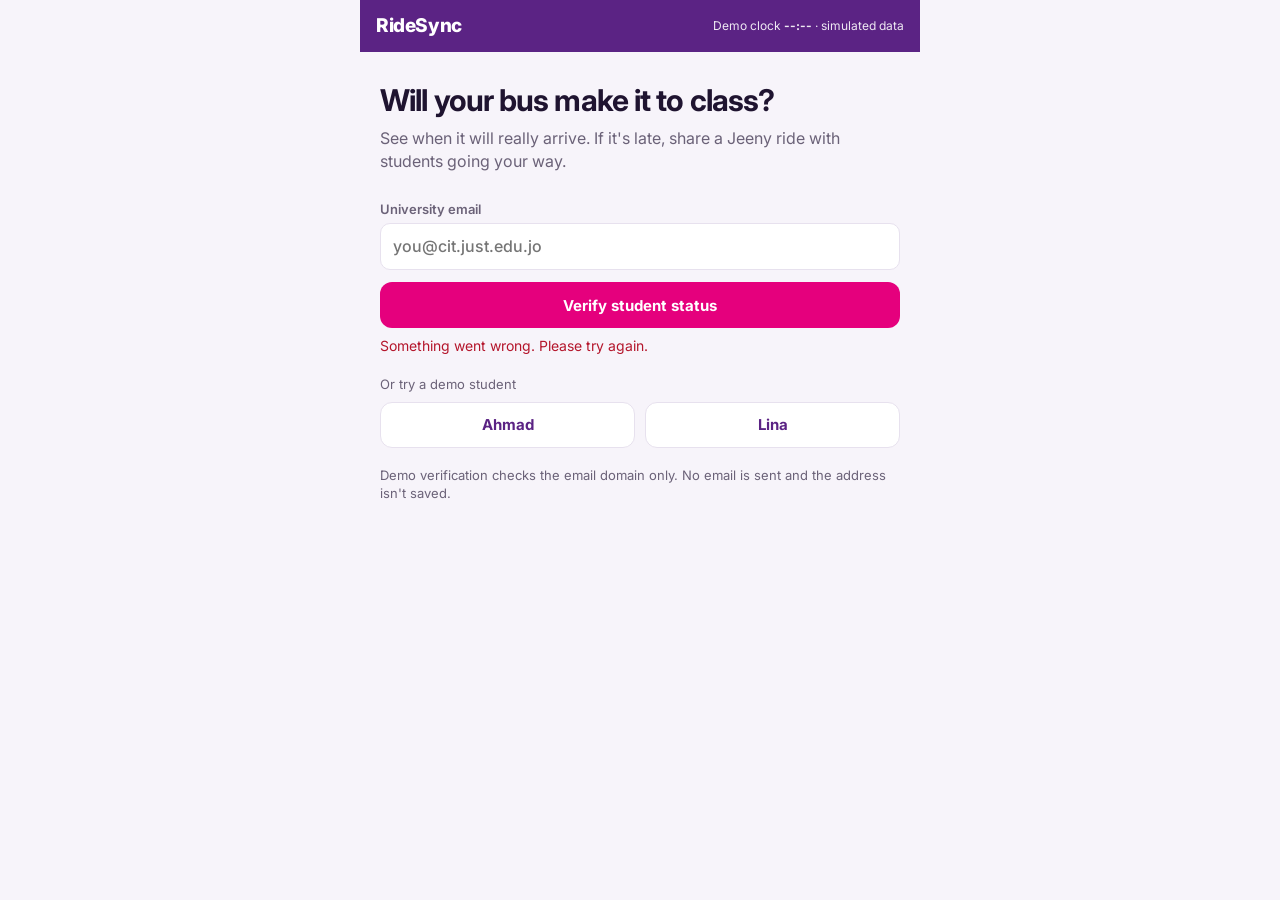
==== static/index.html @ 5c98fe60 "RideSync: bus predictions, shared-ride matching and mobile demo FastAPI app with a seeded synthetic " ====
<!doctype html>
<html lang="en">
<head>
<meta charset="utf-8">
<meta name="viewport" content="width=device-width, initial-scale=1, viewport-fit=cover">
<meta name="theme-color" content="#5B2384">
<title>RideSync</title>
<link rel="icon" href="data:image/svg+xml,%3Csvg xmlns='http://www.w3.org/2000/svg' viewBox='0 0 32 32'%3E%3Crect width='32' height='32' rx='8' fill='%235B2384'/%3E%3Ccircle cx='16' cy='16' r='7' fill='%23E5007D'/%3E%3C/svg%3E">
<link rel="stylesheet" href="https://fonts.googleapis.com/css2?family=Inter:wght@400;500;600;700;800&display=swap">
<link rel="stylesheet" href="vendor/leaflet.css">
<link rel="stylesheet" href="style.css">
</head>
<body>
<header>
  <strong class="logo">RideSync</strong>
  <span class="demo">Demo clock <b id="clock">--:--</b> · simulated data
    <button id="restart" type="button" aria-label="Restart the demo clock" title="Restart the demo clock" hidden>↺</button></span>
</header>

<main id="login" hidden>
  <h1>Will your bus make it to class?</h1>
  <p class="lead">See when it will really arrive. If it's late, share a Jeeny ride with students going your way.</p>
  <form id="verify-form">
    <label for="email">University email</label>
    <input id="email" type="email" autocomplete="email" placeholder="you@cit.just.edu.jo" required>
    <button class="primary">Verify student status</button>
    <p class="error" id="login-error" role="alert"></p>
  </form>
  <p class="hint">Or try a demo student</p>
  <div class="row">
    <button class="ghost" data-demo="ahmad@cit.just.edu.jo">Ahmad</button>
    <button class="ghost" data-demo="lina@cit.just.edu.jo">Lina</button>
  </div>
  <p class="hint">Demo verification checks the email domain only. No email is sent and the address isn't saved.</p>
</main>

<main id="home" hidden>
  <div id="map" aria-label="Live bus map"></div>
  <div id="sheet">
    <section class="trip">
      <div class="hello"><h2 id="hello"></h2><button class="link" id="logout">Switch</button></div>
      <div class="fields">
        <label>Lecture <input id="lecture" type="time" required></label>
        <label>From <select id="hood"></select></label>
        <label>To <select id="campus"></select></label>
      </div>
    </section>
    <section id="status" aria-live="polite"></section>
    <section id="ride" aria-live="polite"></section>
    <section id="prices"></section>
    <section><h3>Buses now</h3><ul id="buses"></ul></section>
    <section class="fine" id="model"></section>
  </div>
</main>
<script src="vendor/leaflet.js"></script>
<script src="app.js"></script>
</body>
</html>
---- static/vendor/leaflet.css ----
/* required styles */

.leaflet-pane,
.leaflet-tile,
.leaflet-marker-icon,
.leaflet-marker-shadow,
.leaflet-tile-container,
.leaflet-pane > svg,
.leaflet-pane > canvas,
.leaflet-zoom-box,
.leaflet-image-layer,
.leaflet-layer {
	position: absolute;
	left: 0;
	top: 0;
	}
.leaflet-container {
	overflow: hidden;
	}
.leaflet-tile,
.leaflet-marker-icon,
.leaflet-marker-shadow {
	-webkit-user-select: none;
	   -moz-user-select: none;
	        user-select: none;
	  -webkit-user-drag: none;
	}
/* Prevents IE11 from highlighting tiles in blue */
.leaflet-tile::selection {
	background: transparent;
}
/* Safari renders non-retina tile on retina better with this, but Chrome is worse */
.leaflet-safari .leaflet-tile {
	image-rendering: -webkit-optimize-contrast;
	}
/* hack that prevents hw layers "stretching" when loading new tiles */
.leaflet-safari .leaflet-tile-container {
	width: 1600px;
	height: 1600px;
	-webkit-transform-origin: 0 0;
	}
.leaflet-marker-icon,
.leaflet-marker-shadow {
	display: block;
	}
/* .leaflet-container svg: reset svg max-width decleration shipped in Joomla! (joomla.org) 3.x */
/* .leaflet-container img: map is broken in FF if you have max-width: 100% on tiles */
.leaflet-container .leaflet-overlay-pane svg {
	max-width: none !important;
	max-height: none !important;
	}
.leaflet-container .leaflet-marker-pane img,
.leaflet-container .leaflet-shadow-pane img,
.leaflet-container .leaflet-tile-pane img,
.leaflet-container img.leaflet-image-layer,
.leaflet-container .leaflet-tile {
	max-width: none !important;
	max-height: none !important;
	width: auto;
	padding: 0;
	}

.leaflet-container img.leaflet-tile {
	/* See: https://bugs.chromium.org/p/chromium/issues/detail?id=600120 */
	mix-blend-mode: plus-lighter;
}

.leaflet-container.leaflet-touch-zoom {
	-ms-touch-action: pan-x pan-y;
	touch-action: pan-x pan-y;
	}
.leaflet-container.leaflet-touch-drag {
	-ms-touch-action: pinch-zoom;
	/* Fallback for FF which doesn't support pinch-zoom */
	touch-action: none;
	touch-action: pinch-zoom;
}
.leaflet-container.leaflet-touch-drag.leaflet-touch-zoom {
	-ms-touch-action: none;
	touch-action: none;
}
.leaflet-container {
	-webkit-tap-highlight-color: transparent;
}
.leaflet-container a {
	-webkit-tap-highlight-color: rgba(51, 181, 229, 0.4);
}
.leaflet-tile {
	filter: inherit;
	visibility: hidden;
	}
.leaflet-tile-loaded {
	visibility: inherit;
	}
.leaflet-zoom-box {
	width: 0;
	height: 0;
	-moz-box-sizing: border-box;
	     box-sizing: border-box;
	z-index: 800;
	}
/* workaround for https://bugzilla.mozilla.org/show_bug.cgi?id=888319 */
.leaflet-overlay-pane svg {
	-moz-user-select: none;
	}

.leaflet-pane         { z-index: 400; }

.leaflet-tile-pane    { z-index: 200; }
.leaflet-overlay-pane { z-index: 400; }
.leaflet-shadow-pane  { z-index: 500; }
.leaflet-marker-pane  { z-index: 600; }
.leaflet-tooltip-pane   { z-index: 650; }
.leaflet-popup-pane   { z-index: 700; }

.leaflet-map-pane canvas { z-index: 100; }
.leaflet-map-pane svg    { z-index: 200; }

.leaflet-vml-shape {
	width: 1px;
	height: 1px;
	}
.lvml {
	behavior: url(#default#VML);
	display: inline-block;
	position: absolute;
	}


/* control positioning */

.leaflet-control {
	position: relative;
	z-index: 800;
	pointer-events: visiblePainted; /* IE 9-10 doesn't have auto */
	pointer-events: auto;
	}
.leaflet-top,
.leaflet-bottom {
	position: absolute;
	z-index: 1000;
	pointer-events: none;
	}
.leaflet-top {
	top: 0;
	}
.leaflet-right {
	right: 0;
	}
.leaflet-bottom {
	bottom: 0;
	}
.leaflet-left {
	left: 0;
	}
.leaflet-control {
	float: left;
	clear: both;
	}
.leaflet-right .leaflet-control {
	float: right;
	}
.leaflet-top .leaflet-control {
	margin-top: 10px;
	}
.leaflet-bottom .leaflet-control {
	margin-bottom: 10px;
	}
.leaflet-left .leaflet-control {
	margin-left: 10px;
	}
.leaflet-right .leaflet-control {
	margin-right: 10px;
	}


/* zoom and fade animations */

.leaflet-fade-anim .leaflet-popup {
	opacity: 0;
	-webkit-transition: opacity 0.2s linear;
	   -moz-transition: opacity 0.2s linear;
	        transition: opacity 0.2s linear;
	}
.leaflet-fade-anim .leaflet-map-pane .leaflet-popup {
	opacity: 1;
	}
.leaflet-zoom-animated {
	-webkit-transform-origin: 0 0;
	    -ms-transform-origin: 0 0;
	        transform-origin: 0 0;
	}
svg.leaflet-zoom-animated {
	will-change: transform;
}

.leaflet-zoom-anim .leaflet-zoom-animated {
	-webkit-transition: -webkit-transform 0.25s cubic-bezier(0,0,0.25,1);
	   -moz-transition:    -moz-transform 0.25s cubic-bezier(0,0,0.25,1);
	        transition:         transform 0.25s cubic-bezier(0,0,0.25,1);
	}
.leaflet-zoom-anim .leaflet-tile,
.leaflet-pan-anim .leaflet-tile {
	-webkit-transition: none;
	   -moz-transition: none;
	        transition: none;
	}

.leaflet-zoom-anim .leaflet-zoom-hide {
	visibility: hidden;
	}


/* cursors */

.leaflet-interactive {
	cursor: pointer;
	}
.leaflet-grab {
	cursor: -webkit-grab;
	cursor:    -moz-grab;
	cursor:         grab;
	}
.leaflet-crosshair,
.leaflet-crosshair .leaflet-interactive {
	cursor: crosshair;
	}
.leaflet-popup-pane,
.leaflet-control {
	cursor: auto;
	}
.leaflet-dragging .leaflet-grab,
.leaflet-dragging .leaflet-grab .leaflet-interactive,
.leaflet-dragging .leaflet-marker-draggable {
	cursor: move;
	cursor: -webkit-grabbing;
	cursor:    -moz-grabbing;
	cursor:         grabbing;
	}

/* marker & overlays interactivity */
.leaflet-marker-icon,
.leaflet-marker-shadow,
.leaflet-image-layer,
.leaflet-pane > svg path,
.leaflet-tile-container {
	pointer-events: none;
	}

.leaflet-marker-icon.leaflet-interactive,
.leaflet-image-layer.leaflet-interactive,
.leaflet-pane > svg path.leaflet-interactive,
svg.leaflet-image-layer.leaflet-interactive path {
	pointer-events: visiblePainted; /* IE 9-10 doesn't have auto */
	pointer-events: auto;
	}

/* visual tweaks */

.leaflet-container {
	background: #ddd;
	outline-offset: 1px;
	}
.leaflet-container a {
	color: #0078A8;
	}
.leaflet-zoom-box {
	border: 2px dotted #38f;
	background: rgba(255,255,255,0.5);
	}


/* general typography */
.leaflet-container {
	font-family: "Helvetica Neue", Arial, Helvetica, sans-serif;
	font-size: 12px;
	font-size: 0.75rem;
	line-height: 1.5;
	}


/* general toolbar styles */

.leaflet-bar {
	box-shadow: 0 1px 5px rgba(0,0,0,0.65);
	border-radius: 4px;
	}
.leaflet-bar a {
	background-color: #fff;
	border-bottom: 1px solid #ccc;
	width: 26px;
	height: 26px;
	line-height: 26px;
	display: block;
	text-align: center;
	text-decoration: none;
	color: black;
	}
.leaflet-bar a,
.leaflet-control-layers-toggle {
	background-position: 50% 50%;
	background-repeat: no-repeat;
	display: block;
	}
.leaflet-bar a:hover,
.leaflet-bar a:focus {
	background-color: #f4f4f4;
	}
.leaflet-bar a:first-child {
	border-top-left-radius: 4px;
	border-top-right-radius: 4px;
	}
.leaflet-bar a:last-child {
	border-bottom-left-radius: 4px;
	border-bottom-right-radius: 4px;
	border-bottom: none;
	}
.leaflet-bar a.leaflet-disabled {
	cursor: default;
	background-color: #f4f4f4;
	color: #bbb;
	}

.leaflet-touch .leaflet-bar a {
	width: 30px;
	height: 30px;
	line-height: 30px;
	}
.leaflet-touch .leaflet-bar a:first-child {
	border-top-left-radius: 2px;
	border-top-right-radius: 2px;
	}
.leaflet-touch .leaflet-bar a:last-child {
	border-bottom-left-radius: 2px;
	border-bottom-right-radius: 2px;
	}

/* zoom control */

.leaflet-control-zoom-in,
.leaflet-control-zoom-out {
	font: bold 18px 'Lucida Console', Monaco, monospace;
	text-indent: 1px;
	}

.leaflet-touch .leaflet-control-zoom-in, .leaflet-touch .leaflet-control-zoom-out  {
	font-size: 22px;
	}


/* layers control */

.leaflet-control-layers {
	box-shadow: 0 1px 5px rgba(0,0,0,0.4);
	background: #fff;
	border-radius: 5px;
	}
.leaflet-control-layers-toggle {
	background-image: url(images/layers.png);
	width: 36px;
	height: 36px;
	}
.leaflet-retina .leaflet-control-layers-toggle {
	background-image: url(images/layers-2x.png);
	background-size: 26px 26px;
	}
.leaflet-touch .leaflet-control-layers-toggle {
	width: 44px;
	height: 44px;
	}
.leaflet-control-layers .leaflet-control-layers-list,
.leaflet-control-layers-expanded .leaflet-control-layers-toggle {
	display: none;
	}
.leaflet-control-layers-expanded .leaflet-control-layers-list {
	display: block;
	position: relative;
	}
.leaflet-control-layers-expanded {
	padding: 6px 10px 6px 6px;
	color: #333;
	background: #fff;
	}
.leaflet-control-layers-scrollbar {
	overflow-y: scroll;
	overflow-x: hidden;
	padding-right: 5px;
	}
.leaflet-control-layers-selector {
	margin-top: 2px;
	position: relative;
	top: 1px;
	}
.leaflet-control-layers label {
	display: block;
	font-size: 13px;
	font-size: 1.08333em;
	}
.leaflet-control-layers-separator {
	height: 0;
	border-top: 1px solid #ddd;
	margin: 5px -10px 5px -6px;
	}

/* Default icon URLs */
.leaflet-default-icon-path { /* used only in path-guessing heuristic, see L.Icon.Default */
	background-image: url(images/marker-icon.png);
	}


/* attribution and scale controls */

.leaflet-container .leaflet-control-attribution {
	background: #fff;
	background: rgba(255, 255, 255, 0.8);
	margin: 0;
	}
.leaflet-control-attribution,
.leaflet-control-scale-line {
	padding: 0 5px;
	color: #333;
	line-height: 1.4;
	}
.leaflet-control-attribution a {
	text-decoration: none;
	}
.leaflet-control-attribution a:hover,
.leaflet-control-attribution a:focus {
	text-decoration: underline;
	}
.leaflet-attribution-flag {
	display: inline !important;
	vertical-align: baseline !important;
	width: 1em;
	height: 0.6669em;
	}
.leaflet-left .leaflet-control-scale {
	margin-left: 5px;
	}
.leaflet-bottom .leaflet-control-scale {
	margin-bottom: 5px;
	}
.leaflet-control-scale-line {
	border: 2px solid #777;
	border-top: none;
	line-height: 1.1;
	padding: 2px 5px 1px;
	white-space: nowrap;
	-moz-box-sizing: border-box;
	     box-sizing: border-box;
	background: rgba(255, 255, 255, 0.8);
	text-shadow: 1px 1px #fff;
	}
.leaflet-control-scale-line:not(:first-child) {
	border-top: 2px solid #777;
	border-bottom: none;
	margin-top: -2px;
	}
.leaflet-control-scale-line:not(:first-child):not(:last-child) {
	border-bottom: 2px solid #777;
	}

.leaflet-touch .leaflet-control-attribution,
.leaflet-touch .leaflet-control-layers,
.leaflet-touch .leaflet-bar {
	box-shadow: none;
	}
.leaflet-touch .leaflet-control-layers,
.leaflet-touch .leaflet-bar {
	border: 2px solid rgba(0,0,0,0.2);
	background-clip: padding-box;
	}


/* popup */

.leaflet-popup {
	position: absolute;
	text-align: center;
	margin-bottom: 20px;
	}
.leaflet-popup-content-wrapper {
	padding: 1px;
	text-align: left;
	border-radius: 12px;
	}
.leaflet-popup-content {
	margin: 13px 24px 13px 20px;
	line-height: 1.3;
	font-size: 13px;
	font-size: 1.08333em;
	min-height: 1px;
	}
.leaflet-popup-content p {
	margin: 17px 0;
	margin: 1.3em 0;
	}
.leaflet-popup-tip-container {
	width: 40px;
	height: 20px;
	position: absolute;
	left: 50%;
	margin-top: -1px;
	margin-left: -20px;
	overflow: hidden;
	pointer-events: none;
	}
.leaflet-popup-tip {
	width: 17px;
	height: 17px;
	padding: 1px;

	margin: -10px auto 0;
	pointer-events: auto;

	-webkit-transform: rotate(45deg);
	   -moz-transform: rotate(45deg);
	    -ms-transform: rotate(45deg);
	        transform: rotate(45deg);
	}
.leaflet-popup-content-wrapper,
.leaflet-popup-tip {
	background: white;
	color: #333;
	box-shadow: 0 3px 14px rgba(0,0,0,0.4);
	}
.leaflet-container a.leaflet-popup-close-button {
	position: absolute;
	top: 0;
	right: 0;
	border: none;
	text-align: center;
	width: 24px;
	height: 24px;
	font: 16px/24px Tahoma, Verdana, sans-serif;
	color: #757575;
	text-decoration: none;
	background: transparent;
	}
.leaflet-container a.leaflet-popup-close-button:hover,
.leaflet-container a.leaflet-popup-close-button:focus {
	color: #585858;
	}
.leaflet-popup-scrolled {
	overflow: auto;
	}

.leaflet-oldie .leaflet-popup-content-wrapper {
	-ms-zoom: 1;
	}
.leaflet-oldie .leaflet-popup-tip {
	width: 24px;
	margin: 0 auto;

	-ms-filter: "progid:DXImageTransform.Microsoft.Matrix(M11=0.70710678, M12=0.70710678, M21=-0.70710678, M22=0.70710678)";
	filter: progid:DXImageTransform.Microsoft.Matrix(M11=0.70710678, M12=0.70710678, M21=-0.70710678, M22=0.70710678);
	}

.leaflet-oldie .leaflet-control-zoom,
.leaflet-oldie .leaflet-control-layers,
.leaflet-oldie .leaflet-popup-content-wrapper,
.leaflet-oldie .leaflet-popup-tip {
	border: 1px solid #999;
	}


/* div icon */

.leaflet-div-icon {
	background: #fff;
	border: 1px solid #666;
	}


/* Tooltip */
/* Base styles for the element that has a tooltip */
.leaflet-tooltip {
	position: absolute;
	padding: 6px;
	background-color: #fff;
	border: 1px solid #fff;
	border-radius: 3px;
	color: #222;
	white-space: nowrap;
	-webkit-user-select: none;
	-moz-user-select: none;
	-ms-user-select: none;
	user-select: none;
	pointer-events: none;
	box-shadow: 0 1px 3px rgba(0,0,0,0.4);
	}
.leaflet-tooltip.leaflet-interactive {
	cursor: pointer;
	pointer-events: auto;
	}
.leaflet-tooltip-top:before,
.leaflet-tooltip-bottom:before,
.leaflet-tooltip-left:before,
.leaflet-tooltip-right:before {
	position: absolute;
	pointer-events: none;
	border: 6px solid transparent;
	background: transparent;
	content: "";
	}

/* Directions */

.leaflet-tooltip-bottom {
	margin-top: 6px;
}
.leaflet-tooltip-top {
	margin-top: -6px;
}
.leaflet-tooltip-bottom:before,
.leaflet-tooltip-top:before {
	left: 50%;
	margin-left: -6px;
	}
.leaflet-tooltip-top:before {
	bottom: 0;
	margin-bottom: -12px;
	border-top-color: #fff;
	}
.leaflet-tooltip-bottom:before {
	top: 0;
	margin-top: -12px;
	margin-left: -6px;
	border-bottom-color: #fff;
	}
.leaflet-tooltip-left {
	margin-left: -6px;
}
.leaflet-tooltip-right {
	margin-left: 6px;
}
.leaflet-tooltip-left:before,
.leaflet-tooltip-right:before {
	top: 50%;
	margin-top: -6px;
	}
.leaflet-tooltip-left:before {
	right: 0;
	margin-right: -12px;
	border-left-color: #fff;
	}
.leaflet-tooltip-right:before {
	left: 0;
	margin-left: -12px;
	border-right-color: #fff;
	}

/* Printing */

@media print {
	/* Prevent printers from removing background-images of controls. */
	.leaflet-control {
		-webkit-print-color-adjust: exact;
		print-color-adjust: exact;
		}
	}
---- static/style.css ----
:root{--pink:#E5007D;--purple:#5B2384;--ink:#1f1430;--muted:#6b6278;--line:#e7e1ee;--bg:#f7f4fa;--card:#fff;
--ok:#137a4b;--warn:#a35a00;--bad:#b4152b}
*{box-sizing:border-box}
[hidden]{display:none!important}
html,body{margin:0;height:100%}
body{font:15px/1.45 Inter,system-ui,sans-serif;color:var(--ink);background:var(--bg);display:flex;flex-direction:column;
max-width:560px;margin:0 auto;min-height:100dvh}
header{background:var(--purple);color:#fff;padding:12px 16px;display:flex;justify-content:space-between;align-items:center;gap:12px}
.logo{font-size:19px;font-weight:800;letter-spacing:-.02em}
.demo{font-size:12px;opacity:.9;text-align:right}
#restart{background:#ffffff24;color:#fff;min-height:32px;width:32px;padding:0;border-radius:8px;font-size:16px;margin-left:6px}
main{flex:1}
h1{font-size:30px;line-height:1.12;letter-spacing:-.03em;margin:24px 0 10px;text-wrap:balance}
h2{font-size:20px;margin:0;letter-spacing:-.02em}
h3{font-size:15px;margin:0 0 10px}
#login{padding:8px 20px 32px}
.lead{color:var(--muted);margin:0 0 24px;font-size:16px}
label{font-size:13px;font-weight:600;color:var(--muted)}
input,select{width:100%;font:inherit;font-size:16px;font-weight:500;color:var(--ink);padding:11px 12px;margin-top:4px;min-width:0;
border:1px solid var(--line);border-radius:10px;background:#fff}
button{font:inherit;cursor:pointer;border:0;border-radius:12px;min-height:46px;padding:10px 16px;font-weight:700}
button:disabled{opacity:.55;cursor:default}
:focus-visible{outline:3px solid var(--pink);outline-offset:2px}
.primary{background:var(--pink);color:#fff;width:100%;margin-top:12px}
.ghost{background:#fff;color:var(--purple);border:1px solid var(--line);flex:1}
.link{background:none;color:var(--purple);padding:4px 0;min-height:32px;font-size:14px}
.row{display:flex;gap:10px}
.hint{color:var(--muted);font-size:13px;margin:18px 0 8px}
.error{color:var(--bad);font-size:14px;margin:8px 0 0}
.error:empty{display:none}
#home{display:flex;flex-direction:column}
#map{height:36dvh;min-height:220px;position:sticky;top:0;z-index:1} /* buses stay in view while scrolling */
#ride{scroll-margin-top:calc(max(36dvh,220px) + 12px)}
#sheet{padding:14px 14px 32px;display:grid;gap:12px;grid-template-columns:minmax(0,1fr)}
section{background:var(--card);border:1px solid var(--line);border-radius:14px;padding:16px}
section:empty{display:none}
.hello{display:flex;justify-content:space-between;align-items:center;margin-bottom:10px}
.fields{display:grid;grid-template-columns:repeat(2,minmax(0,1fr));gap:8px}
.fields label:first-child{grid-column:1/-1}
.fields input,.fields select{padding:10px 8px;font-size:16px}
#status.late,#status.full{border-color:var(--bad)}
.verdict{font-size:22px;font-weight:800;letter-spacing:-.02em;margin:0 0 4px}
.late .verdict,.full .verdict{color:var(--bad)}
.ontime .verdict{color:var(--ok)}
.facts{display:grid;grid-template-columns:repeat(3,1fr);gap:8px;margin:14px 0 2px;padding:0}
.facts div{display:flex;flex-direction:column-reverse;justify-content:flex-end}
.facts dt{font-size:12px;color:var(--muted)}
.facts dd{margin:0;font-weight:800;font-size:21px;font-variant-numeric:tabular-nums;letter-spacing:-.02em}
p{margin:0 0 6px}
.muted{color:var(--muted);font-size:14px}
.riders{display:flex;flex-wrap:wrap;gap:6px;margin:12px 0;padding:0;list-style:none}
.riders li{background:#f1eaf7;color:var(--purple);border-radius:99px;padding:5px 12px;font-weight:600;font-size:14px}
.toggle{display:flex;align-items:center;justify-content:space-between;gap:12px;padding:10px 0;color:var(--ink);font-size:15px}
.toggle input{width:22px;height:22px;margin:0;accent-color:var(--pink)}
.confirmed{border-color:var(--ok)}
.confirmed h3{color:var(--ok);font-size:18px}
.save{display:grid;grid-template-columns:1fr 1fr;gap:8px;margin-top:12px}
.save div{background:#eaf6f0;color:var(--ok);border-radius:10px;padding:10px;font-size:13px}
.save b{display:block;font-size:20px}
.bars{display:grid;gap:10px}
.bar{display:grid;grid-template-columns:84px minmax(0,1fr) 64px;gap:10px;align-items:center;font-size:14px}
.track{background:var(--bg);border-radius:6px;height:12px}
.fill{background:#b9a6cb;border-radius:6px;height:100%}
.bar.us{font-weight:700}.bar.us .fill{background:var(--pink)}
.bar span:last-child{font-variant-numeric:tabular-nums;text-align:right}
#buses{list-style:none;margin:0;padding:0}
#buses li{display:flex;justify-content:space-between;gap:12px;padding:10px 0;border-top:1px solid var(--line)}
#buses li:first-child{border:0;padding-top:0}
#buses b{display:block}
.right{text-align:right;white-space:nowrap}
.lvl{font-size:13px;font-weight:600}
.lvl.free{color:var(--ok)}.lvl.almost{color:var(--warn)}.lvl.packed{color:var(--bad)}
.fine{font-size:13px;color:var(--muted)}
.pin{display:grid;place-items:center;border-radius:50%;color:#fff;font:800 11px Inter,sans-serif;border:2px solid #fff;
box-shadow:0 1px 4px #0006;width:30px;height:30px}
.pin.free{background:var(--ok)}.pin.almost{background:var(--warn)}.pin.packed{background:var(--bad)}
.pin.me{background:var(--purple)}.pin.meet{background:var(--pink)}
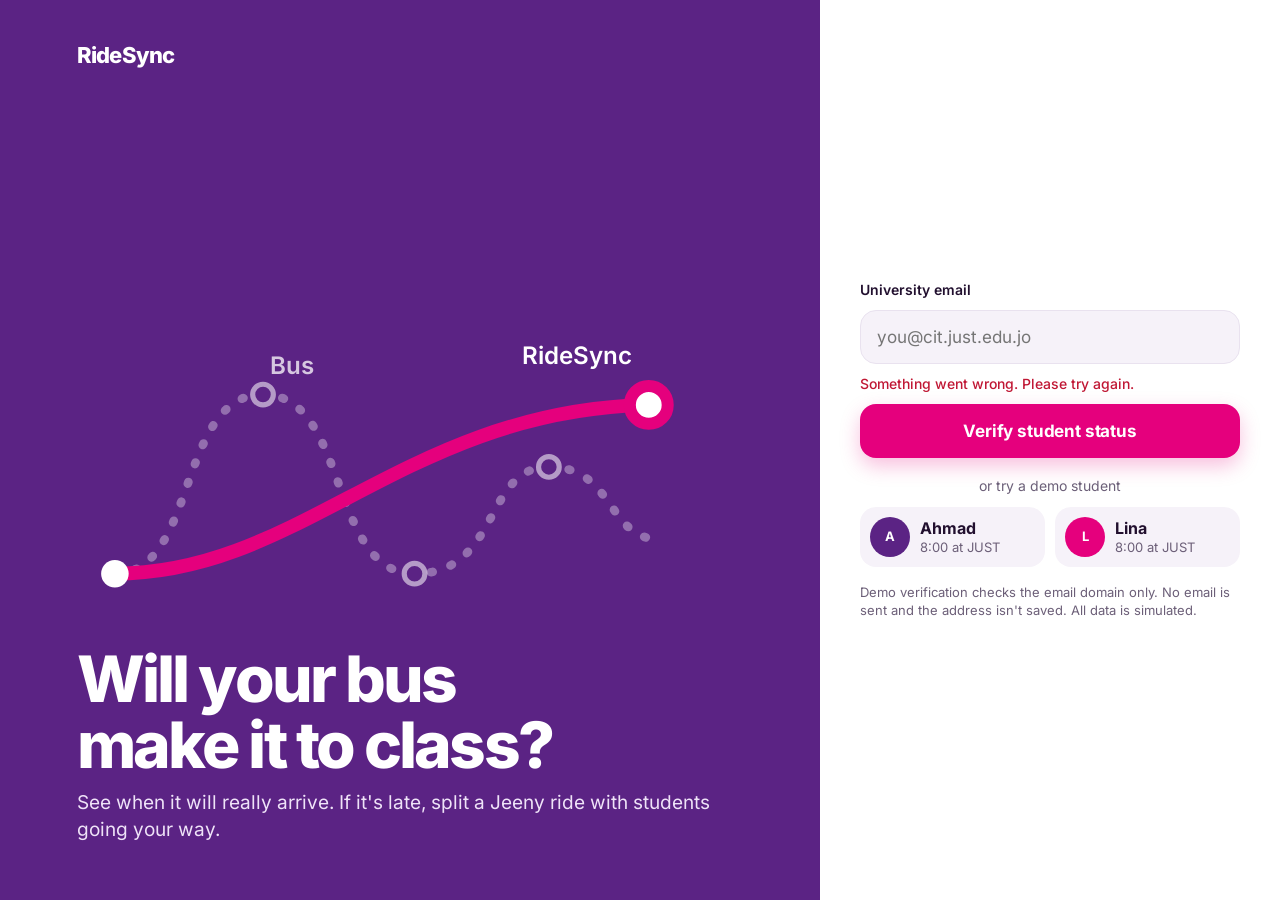
==== commit 5ca78bea: "Redesign mobile UI: deadline timeline, ticket-style rides, map markers Co-Authored-By: Claude Opus 5" ====
--- a/static/index.html
+++ b/static/index.html
@@ -5,51 +5,79 @@
 <meta name="viewport" content="width=device-width, initial-scale=1, viewport-fit=cover">
 <meta name="theme-color" content="#5B2384">
 <title>RideSync</title>
-<link rel="icon" href="data:image/svg+xml,%3Csvg xmlns='http://www.w3.org/2000/svg' viewBox='0 0 32 32'%3E%3Crect width='32' height='32' rx='8' fill='%235B2384'/%3E%3Ccircle cx='16' cy='16' r='7' fill='%23E5007D'/%3E%3C/svg%3E">
-<link rel="stylesheet" href="https://fonts.googleapis.com/css2?family=Inter:wght@400;500;600;700;800&display=swap">
+<link rel="icon" href="data:image/svg+xml,%3Csvg xmlns='http://www.w3.org/2000/svg' viewBox='0 0 32 32'%3E%3Crect width='32' height='32' rx='9' fill='%235B2384'/%3E%3Cpath d='M8 22c8 0 8-12 16-12' fill='none' stroke='%23fff' stroke-opacity='.5' stroke-width='3' stroke-linecap='round'/%3E%3Ccircle cx='24' cy='10' r='4' fill='%23E5007D'/%3E%3Ccircle cx='8' cy='22' r='3' fill='%23fff'/%3E%3C/svg%3E">
+<link rel="preload" href="vendor/inter-latin.woff2" as="font" type="font/woff2" crossorigin>
 <link rel="stylesheet" href="vendor/leaflet.css">
 <link rel="stylesheet" href="style.css">
 </head>
 <body>
-<header>
-  <strong class="logo">RideSync</strong>
-  <span class="demo">Demo clock <b id="clock">--:--</b> · simulated data
-    <button id="restart" type="button" aria-label="Restart the demo clock" title="Restart the demo clock" hidden>↺</button></span>
-</header>
+<svg width="0" height="0" style="position:absolute" aria-hidden="true">
+  <defs>
+    <symbol id="i-bus" viewBox="0 0 24 24"><path d="M6 3h12a3 3 0 0 1 3 3v10a2 2 0 0 1-1.5 1.9V20a1 1 0 0 1-1 1h-1a1 1 0 0 1-1-1v-2h-9v2a1 1 0 0 1-1 1h-1a1 1 0 0 1-1-1v-2.1A2 2 0 0 1 3 16V6a3 3 0 0 1 3-3Zm-.5 4v4.5h13V7a1 1 0 0 0-1-1h-11a1 1 0 0 0-1 1Zm1.75 8.75a1.25 1.25 0 1 0 0-2.5 1.25 1.25 0 0 0 0 2.5Zm9.5 0a1.25 1.25 0 1 0 0-2.5 1.25 1.25 0 0 0 0 2.5Z" fill="currentColor" fill-rule="evenodd"/></symbol>
+    <symbol id="i-car" viewBox="0 0 24 24"><path d="M6.6 5.4A2.5 2.5 0 0 1 8.9 4h6.2a2.5 2.5 0 0 1 2.3 1.4L19.2 10A3 3 0 0 1 21 12.7V18a1.5 1.5 0 0 1-3 0v-.5H6V18a1.5 1.5 0 0 1-3 0v-5.300A3 3 0 0 1 4.800 10l1.800-4.600ZM7.200 10h9.600l-1.300-3.400a.6.6 0 0 0-.5-.4H9a.6.6 0 0 0-.5.4L7.200 10Zm-.450 4.900a1.200 1.200 0 1 0 0-2.400 1.200 1.200 0 0 0 0 2.400Zm10.500 0a1.200 1.200 0 1 0 0-2.400 1.200 1.200 0 0 0 0 2.400Z" fill="currentColor" fill-rule="evenodd"/></symbol>
+    <symbol id="i-cap" viewBox="0 0 24 24"><path d="M12 4 1.500 9.500 12 15l8.500-4.450V16h1.800V9.500L12 4Zm-6.500 9.700V17c1.500 1.700 3.800 2.600 6.500 2.600s5-.9 6.500-2.600v-3.300L12 17.100l-6.500-3.400Z" fill="currentColor"/></symbol>
+    <symbol id="i-walk" viewBox="0 0 24 24"><path d="M13.500 5.500a2 2 0 1 0 0-4 2 2 0 0 0 0 4ZM9.800 8.900 7 23h2.100l1.800-8 2.100 2v6h2v-7.500l-2.100-2 .6-3A7.300 7.300 0 0 0 19 13v-2a5 5 0 0 1-4.300-2.400l-1-1.600a2 2 0 0 0-2.500-.8L6 8.300V13h2V9.600l1.800-.7Z" fill="currentColor"/></symbol>
+    <symbol id="i-check" viewBox="0 0 24 24"><path d="m5 12.500 4.500 4.500L19 7.500" fill="none" stroke="currentColor" stroke-width="3" stroke-linecap="round" stroke-linejoin="round"/></symbol>
+    <symbol id="i-shield" viewBox="0 0 24 24"><path d="M12 2 4 5v6c0 5 3.400 9.700 8 11 4.600-1.300 8-6 8-11V5l-8-3Zm-1.200 14L7 12.200l1.400-1.400 2.400 2.400 4.800-4.800L17 9.800 10.800 16Z" fill="currentColor" fill-rule="evenodd"/></symbol>
+    <symbol id="i-pin" viewBox="0 0 24 24"><path d="M12 2a7 7 0 0 0-7 7c0 5.200 7 13 7 13s7-7.800 7-13a7 7 0 0 0-7-7Zm0 9.500A2.500 2.500 0 1 1 12 6.500a2.500 2.500 0 0 1 0 5Z" fill="currentColor" fill-rule="evenodd"/></symbol>
+    <symbol id="i-restart" viewBox="0 0 24 24"><path d="M5 12a7 7 0 1 0 2.300-5.200M5 4v4.500h4.500" fill="none" stroke="currentColor" stroke-width="2.400" stroke-linecap="round" stroke-linejoin="round"/></symbol>
+    <symbol id="i-swap" viewBox="0 0 24 24"><path d="M7 7h11m0 0-3.500-3.500M18 7l-3.500 3.500M17 17H6m0 0 3.500-3.500M6 17l3.500 3.500" fill="none" stroke="currentColor" stroke-width="2.200" stroke-linecap="round" stroke-linejoin="round"/></symbol>
+  </defs>
+</svg>
 
 <main id="login" hidden>
-  <h1>Will your bus make it to class?</h1>
-  <p class="lead">See when it will really arrive. If it's late, share a Jeeny ride with students going your way.</p>
-  <form id="verify-form">
-    <label for="email">University email</label>
-    <input id="email" type="email" autocomplete="email" placeholder="you@cit.just.edu.jo" required>
-    <button class="primary">Verify student status</button>
-    <p class="error" id="login-error" role="alert"></p>
-  </form>
-  <p class="hint">Or try a demo student</p>
-  <div class="row">
-    <button class="ghost" data-demo="ahmad@cit.just.edu.jo">Ahmad</button>
-    <button class="ghost" data-demo="lina@cit.just.edu.jo">Lina</button>
+  <div class="hero">
+    <strong class="logo">RideSync</strong>
+    <svg class="race" viewBox="0 0 360 170" aria-hidden="true">
+      <path class="r-bus" d="M22 138C70 138 58 34 108 34s38 104 88 104 40-62 78-62 34 42 64 42"/>
+      <g class="r-stops"><circle cx="108" cy="34" r="6"/><circle cx="196" cy="138" r="6"/><circle cx="274" cy="76" r="6"/></g>
+      <path class="r-ride" pathLength="1" d="M22 138C130 138 190 44 330 40"/>
+      <circle class="r-from" cx="22" cy="138" r="8"/>
+      <circle class="r-to" cx="332" cy="40" r="11"/>
+      <text x="112" y="22">Bus</text><text class="t-ride" x="322" y="16">RideSync</text>
+    </svg>
+    <h1>Will your bus make it to class?</h1>
+    <p>See when it will really arrive. If it's late, split a Jeeny ride with students going your way.</p>
   </div>
-  <p class="hint">Demo verification checks the email domain only. No email is sent and the address isn't saved.</p>
+  <div class="panel">
+    <form id="verify-form" novalidate>
+      <label for="email">University email</label>
+      <input id="email" type="email" autocomplete="email" placeholder="you@cit.just.edu.jo" required>
+      <p class="error" id="login-error" role="alert"></p>
+      <button class="primary">Verify student status</button>
+    </form>
+    <p class="or">or try a demo student</p>
+    <div class="row">
+      <button class="person" data-demo="ahmad@cit.just.edu.jo"><span class="av">A</span><span><b>Ahmad</b>8:00 at JUST</span></button>
+      <button class="person" data-demo="lina@cit.just.edu.jo"><span class="av v2">L</span><span><b>Lina</b>8:00 at JUST</span></button>
+    </div>
+    <p class="note">Demo verification checks the email domain only. No email is sent and the address isn't saved. All data is simulated.</p>
+  </div>
 </main>
 
 <main id="home" hidden>
-  <div id="map" aria-label="Live bus map"></div>
+  <div class="mapwrap">
+    <div id="map" aria-label="Live bus map"></div>
+    <div class="topbar">
+      <strong class="logo chip">RideSync</strong>
+      <button class="chip" id="logout" type="button" aria-label="Switch student"><span class="av" id="me-av"></span><span id="hello"></span><svg class="i"><use href="#i-swap"/></svg></button>
+    </div>
+    <div class="chip clock"><b id="clock">--:--</b><span>Simulated data</span>
+      <button id="restart" type="button" aria-label="Restart the demo clock" title="Restart the demo clock"><svg class="i"><use href="#i-restart"/></svg></button></div>
+  </div>
   <div id="sheet">
     <section class="trip">
-      <div class="hello"><h2 id="hello"></h2><button class="link" id="logout">Switch</button></div>
-      <div class="fields">
-        <label>Lecture <input id="lecture" type="time" required></label>
-        <label>From <select id="hood"></select></label>
-        <label>To <select id="campus"></select></label>
+      <div class="ends">
+        <label><span class="vh">From</span><select id="hood"></select></label>
+        <label><span class="vh">To</span><select id="campus"></select></label>
       </div>
+      <label class="lec">Lecture<input id="lecture" type="time" required></label>
     </section>
     <section id="status" aria-live="polite"></section>
     <section id="ride" aria-live="polite"></section>
     <section id="prices"></section>
-    <section><h3>Buses now</h3><ul id="buses"></ul></section>
-    <section class="fine" id="model"></section>
+    <section class="buslist"><h3>Buses now</h3><ul id="buses"></ul></section>
+    <p class="note" id="model"></p>
   </div>
 </main>
 <script src="vendor/leaflet.js"></script>
--- a/static/style.css
+++ b/static/style.css
@@ -1,77 +1,217 @@
-:root{--pink:#E5007D;--purple:#5B2384;--ink:#1f1430;--muted:#6b6278;--line:#e7e1ee;--bg:#f7f4fa;--card:#fff;
---ok:#137a4b;--warn:#a35a00;--bad:#b4152b}
+@font-face{font-family:Inter;src:url(vendor/inter-latin.woff2) format("woff2");font-weight:100 900;font-display:swap}
+:root{color-scheme:light;
+--pink:#E5007D;--pink-soft:#fde6f2;--purple:#5B2384;--deep:#34104f;--lilac:#ece3f4;--lilac-2:#cdb8df;
+--ink:#22102f;--muted:#6c5f78;--line:#e9e2ef;--bg:#f6f2f9;--card:#fff;
+--ok:#0f7a4d;--ok-soft:#e2f4ea;--warn:#a65a00;--bad:#c01734;--bad-soft:#fdeaed;
+--shadow:0 1px 2px #34104f0d,0 8px 24px #34104f12}
 *{box-sizing:border-box}
 [hidden]{display:none!important}
 html,body{margin:0;height:100%}
-body{font:15px/1.45 Inter,system-ui,sans-serif;color:var(--ink);background:var(--bg);display:flex;flex-direction:column;
-max-width:560px;margin:0 auto;min-height:100dvh}
-header{background:var(--purple);color:#fff;padding:12px 16px;display:flex;justify-content:space-between;align-items:center;gap:12px}
-.logo{font-size:19px;font-weight:800;letter-spacing:-.02em}
-.demo{font-size:12px;opacity:.9;text-align:right}
-#restart{background:#ffffff24;color:#fff;min-height:32px;width:32px;padding:0;border-radius:8px;font-size:16px;margin-left:6px}
-main{flex:1}
-h1{font-size:30px;line-height:1.12;letter-spacing:-.03em;margin:24px 0 10px;text-wrap:balance}
-h2{font-size:20px;margin:0;letter-spacing:-.02em}
-h3{font-size:15px;margin:0 0 10px}
-#login{padding:8px 20px 32px}
-.lead{color:var(--muted);margin:0 0 24px;font-size:16px}
-label{font-size:13px;font-weight:600;color:var(--muted)}
-input,select{width:100%;font:inherit;font-size:16px;font-weight:500;color:var(--ink);padding:11px 12px;margin-top:4px;min-width:0;
-border:1px solid var(--line);border-radius:10px;background:#fff}
-button{font:inherit;cursor:pointer;border:0;border-radius:12px;min-height:46px;padding:10px 16px;font-weight:700}
+body{font:15px/1.45 Inter,system-ui,sans-serif;color:var(--ink);background:var(--bg);-webkit-font-smoothing:antialiased}
+h1,h2,h3,p{margin:0}
+button,input,select{font:inherit;color:inherit}
+button{cursor:pointer;border:0;background:none}
 button:disabled{opacity:.55;cursor:default}
 :focus-visible{outline:3px solid var(--pink);outline-offset:2px}
-.primary{background:var(--pink);color:#fff;width:100%;margin-top:12px}
-.ghost{background:#fff;color:var(--purple);border:1px solid var(--line);flex:1}
-.link{background:none;color:var(--purple);padding:4px 0;min-height:32px;font-size:14px}
-.row{display:flex;gap:10px}
-.hint{color:var(--muted);font-size:13px;margin:18px 0 8px}
-.error{color:var(--bad);font-size:14px;margin:8px 0 0}
+.i{width:20px;height:20px;flex:none;display:block}
+.vh{position:absolute;width:1px;height:1px;overflow:hidden;clip-path:inset(50%)}
+.logo{font-weight:800;letter-spacing:-.035em;font-size:18px}
+.note{color:var(--muted);font-size:13px}
+.error{color:var(--bad);font-size:14px;font-weight:500}
 .error:empty{display:none}
-#home{display:flex;flex-direction:column}
-#map{height:36dvh;min-height:220px;position:sticky;top:0;z-index:1} /* buses stay in view while scrolling */
-#ride{scroll-margin-top:calc(max(36dvh,220px) + 12px)}
-#sheet{padding:14px 14px 32px;display:grid;gap:12px;grid-template-columns:minmax(0,1fr)}
-section{background:var(--card);border:1px solid var(--line);border-radius:14px;padding:16px}
+.primary{display:flex;align-items:center;justify-content:center;gap:10px;width:100%;min-height:54px;padding:0 20px;border-radius:16px;
+background:var(--pink);color:#fff;font-weight:700;font-size:17px;letter-spacing:-.01em;box-shadow:0 8px 20px #e5007d40;transition:transform .15s,box-shadow .15s}
+.primary:active{transform:translateY(1px) scale(.99);box-shadow:0 3px 10px #e5007d40}
+.ghost{width:100%;min-height:50px;border-radius:16px;font-weight:700;color:var(--purple);background:var(--lilac)}
+.av{display:grid;place-items:center;width:40px;height:40px;border-radius:50%;background:var(--purple);color:#fff;font-weight:700;flex:none}
+.av.v1{background:#8a4fb3}.av.v2{background:var(--pink)}.av.v3{background:#34104f}
+
+/* Opening screen */
+#login{min-height:100dvh;display:flex;flex-direction:column;background:var(--purple)}
+.hero{flex:1;color:#fff;padding:22px 24px 30px;display:flex;flex-direction:column}
+.hero .logo{font-size:22px}
+.race{width:100%;max-width:420px;margin:auto auto 18px;overflow:visible}
+.race path{fill:none;stroke-linecap:round}
+.r-bus{stroke:#fff;stroke-opacity:.34;stroke-width:5;stroke-dasharray:1 11}
+.r-stops circle{fill:var(--purple);stroke:#fff;stroke-opacity:.55;stroke-width:3}
+.r-ride{stroke:var(--pink);stroke-width:8;stroke-dasharray:1;animation:draw 1.3s .25s cubic-bezier(.6,0,.2,1) backwards}
+.r-from{fill:#fff}.r-to{fill:#fff;stroke:var(--pink);stroke-width:7}
+.race text{fill:#fff;fill-opacity:.75;font:600 14px Inter,sans-serif}
+.race .t-ride{fill-opacity:1;text-anchor:end}
+@keyframes draw{from{stroke-dashoffset:1}to{stroke-dashoffset:0}}
+.hero h1{font-size:clamp(34px,9.6vw,46px);line-height:1.02;letter-spacing:-.045em;font-weight:800;text-wrap:balance;max-width:11em}
+.hero p{margin-top:12px;font-size:16px;color:#efe3f8;max-width:34em}
+.panel{background:var(--card);border-radius:28px 28px 0 0;padding:26px 22px calc(24px + env(safe-area-inset-bottom))}
+.panel form{display:grid;gap:10px}
+.panel label{font-weight:600;font-size:14px}
+.panel input{width:100%;height:54px;padding:0 16px;font-size:17px;border:1.5px solid var(--line);border-radius:16px;background:var(--bg)}
+.or{margin:18px 0 10px;color:var(--muted);font-size:14px;text-align:center}
+.row{display:grid;grid-template-columns:1fr 1fr;gap:10px;margin-bottom:16px}
+.person{display:flex;align-items:center;gap:10px;text-align:left;padding:10px;border-radius:16px;background:var(--bg);font-size:13px;color:var(--muted);line-height:1.3}
+.person b{display:block;font-size:16px;color:var(--ink)}
+
+/* App shell: the map never scrolls away */
+#home{height:100dvh;display:flex;flex-direction:column;overflow:hidden}
+.mapwrap{position:relative;flex:0 0 clamp(230px,37dvh,400px)}
+#map{position:absolute;inset:0;background:#efe5f8;z-index:0;font:inherit}
+.leaflet-tile-pane{filter:grayscale(1) contrast(.9) brightness(1.14);opacity:.62}
+.leaflet-bottom{bottom:26px}
+.leaflet-control-attribution{font-size:10px;border-radius:8px 0 0 8px}
+.topbar{position:absolute;z-index:1;inset:calc(12px + env(safe-area-inset-top)) 12px auto;display:flex;justify-content:space-between;pointer-events:none}
+.chip{display:flex;align-items:center;gap:8px;min-height:44px;padding:0 14px;border-radius:22px;background:#fff;box-shadow:var(--shadow);font-weight:600;pointer-events:auto}
+.logo.chip{background:var(--purple);color:#fff;font-weight:800}
+#logout{padding-left:6px}
+#logout .av{width:32px;height:32px;font-size:14px}
+#logout .i{width:18px;height:18px;color:var(--muted)}
+.clock{position:absolute;z-index:1;left:12px;bottom:36px;padding-right:4px;font-weight:500;font-size:12px;color:var(--muted)}
+.clock b{font-size:19px;font-weight:800;letter-spacing:-.03em;color:var(--ink);font-variant-numeric:tabular-nums}
+#restart{width:40px;height:40px;display:grid;place-items:center;border-radius:50%;color:var(--purple)}
+#sheet{position:relative;z-index:2;flex:1;min-height:0;overflow-y:auto;overscroll-behavior:contain;margin-top:-24px;border-radius:26px 26px 0 0;background:var(--bg);
+box-shadow:0 -8px 30px #34104f1f;padding:14px 14px calc(28px + env(safe-area-inset-bottom));display:flex;flex-direction:column;gap:12px}
+#sheet>*{flex:none;width:100%;max-width:600px;margin-inline:auto}
+section{background:var(--card);border-radius:22px;padding:18px;box-shadow:var(--shadow)}
 section:empty{display:none}
-.hello{display:flex;justify-content:space-between;align-items:center;margin-bottom:10px}
-.fields{display:grid;grid-template-columns:repeat(2,minmax(0,1fr));gap:8px}
-.fields label:first-child{grid-column:1/-1}
-.fields input,.fields select{padding:10px 8px;font-size:16px}
-#status.late,#status.full{border-color:var(--bad)}
-.verdict{font-size:22px;font-weight:800;letter-spacing:-.02em;margin:0 0 4px}
-.late .verdict,.full .verdict{color:var(--bad)}
-.ontime .verdict{color:var(--ok)}
-.facts{display:grid;grid-template-columns:repeat(3,1fr);gap:8px;margin:14px 0 2px;padding:0}
-.facts div{display:flex;flex-direction:column-reverse;justify-content:flex-end}
-.facts dt{font-size:12px;color:var(--muted)}
-.facts dd{margin:0;font-weight:800;font-size:21px;font-variant-numeric:tabular-nums;letter-spacing:-.02em}
-p{margin:0 0 6px}
-.muted{color:var(--muted);font-size:14px}
-.riders{display:flex;flex-wrap:wrap;gap:6px;margin:12px 0;padding:0;list-style:none}
-.riders li{background:#f1eaf7;color:var(--purple);border-radius:99px;padding:5px 12px;font-weight:600;font-size:14px}
-.toggle{display:flex;align-items:center;justify-content:space-between;gap:12px;padding:10px 0;color:var(--ink);font-size:15px}
-.toggle input{width:22px;height:22px;margin:0;accent-color:var(--pink)}
-.confirmed{border-color:var(--ok)}
-.confirmed h3{color:var(--ok);font-size:18px}
-.save{display:grid;grid-template-columns:1fr 1fr;gap:8px;margin-top:12px}
-.save div{background:#eaf6f0;color:var(--ok);border-radius:10px;padding:10px;font-size:13px}
-.save b{display:block;font-size:20px}
-.bars{display:grid;gap:10px}
-.bar{display:grid;grid-template-columns:84px minmax(0,1fr) 64px;gap:10px;align-items:center;font-size:14px}
-.track{background:var(--bg);border-radius:6px;height:12px}
-.fill{background:#b9a6cb;border-radius:6px;height:100%}
-.bar.us{font-weight:700}.bar.us .fill{background:var(--pink)}
-.bar span:last-child{font-variant-numeric:tabular-nums;text-align:right}
+h3{font-size:17px;font-weight:700;letter-spacing:-.02em;margin-bottom:14px}
+
+/* Trip */
+.trip{display:flex;gap:12px;padding:8px 8px 8px 16px;align-items:stretch}
+.ends{position:relative;flex:1;min-width:0;padding-left:22px}
+.ends::before{content:"";position:absolute;left:5px;top:22px;bottom:22px;width:2px;background:var(--lilac-2)}
+.ends label{display:block;position:relative}
+.ends label::before{content:"";position:absolute;left:-22px;top:16px;width:12px;height:12px;border-radius:50%;background:#fff;border:3px solid var(--purple);box-sizing:border-box}
+.ends label+label::before{background:var(--pink);border-color:var(--pink)}
+.ends label+label{border-top:1px solid var(--line)}
+.ends select{width:100%;height:44px;border:0;background:transparent;font-size:16px;font-weight:600;padding:0;text-overflow:ellipsis}
+.lec{display:flex;flex-direction:column;justify-content:center;padding:0 12px;border-radius:16px;background:var(--lilac);font-size:13px;color:var(--purple);font-weight:600}
+.lec input{position:relative;border:0;background:none;padding:0;width:102px;height:32px;font-size:18px;font-weight:800;letter-spacing:-.02em;color:var(--ink);font-variant-numeric:tabular-nums}
+
+.lec input::-webkit-calendar-picker-indicator{position:absolute;inset:0;width:100%;height:100%;opacity:0;cursor:pointer}
+
+/* Verdict and timeline */
+.verdict{font-size:29px;line-height:1.08;font-weight:800;letter-spacing:-.04em;text-wrap:balance}
+.late .verdict,.full .verdict{color:var(--bad)}.ontime .verdict{color:var(--ok)}
+.sub{color:var(--muted);font-size:14px;margin-top:6px}
+.tl{position:relative;margin:36px 0 20px 62px}
+.lane{position:relative;height:34px;margin-bottom:8px;border-radius:10px;background:var(--bg)}
+.lane .who{position:absolute;left:-62px;top:0;line-height:34px;font-size:13px;font-weight:600;color:var(--muted);display:flex;align-items:center;gap:6px}
+.lane .who .i{width:16px;height:16px}
+.seg{position:absolute;top:4px;bottom:4px;border-radius:8px;background:var(--purple);color:#fff;font-size:13px;font-weight:700;font-variant-numeric:tabular-nums;
+display:flex;align-items:center;justify-content:flex-end;padding-right:8px;overflow:hidden;transform-origin:left;animation:grow .5s cubic-bezier(.2,.8,.2,1)}
+.tl:last-child{margin-bottom:4px}
+.seg.ride{background:var(--pink)}
+.seg.over{border-radius:0 8px 8px 0;background:var(--bad)}
+.seg.late-bar{background:var(--bad)}
+.seg.cut{border-radius:8px 0 0 8px}
+.out{position:absolute;top:0;line-height:34px;font-size:13px;font-weight:700;padding:0 5px;font-variant-numeric:tabular-nums}
+.out.late{color:var(--bad)}.out.in{color:#fff;z-index:1}
+.lane.empty{background:none;border:1.5px dashed var(--lilac-2)}
+.lane.empty .who{line-height:31px;left:-63.5px}
+.lane .hint{position:absolute;left:10px;line-height:31px;font-size:13px;color:var(--muted)}
+.lecline{position:absolute;top:-8px;bottom:-4px;width:2px;background:var(--ink);z-index:2}
+.lecline span{position:absolute;bottom:100%;left:50%;transform:translateX(-50%);white-space:nowrap;font-size:12px;font-weight:700;padding-bottom:3px}
+.lecline.edge span{left:auto;right:0;transform:none}
+.head{position:absolute;top:-4px;bottom:-4px;width:0;border-left:2px dotted var(--pink);z-index:3}
+.head::after{content:"";position:absolute;left:-6px;bottom:-7px;width:10px;height:10px;border-radius:50%;background:var(--pink);border:2px solid #fff;box-shadow:0 1px 3px #0004}
+@keyframes grow{from{transform:scaleX(0)}}
+.stats{display:flex;flex-wrap:wrap;gap:12px 22px;white-space:nowrap;align-items:flex-end;margin-bottom:16px}
+.stats div>b{display:block;font-size:21px;font-weight:800;letter-spacing:-.03em;font-variant-numeric:tabular-nums;line-height:1.2}
+.stats div>span{font-size:13px;color:var(--muted)}
+.meter{display:flex;gap:3px;margin-top:5px}
+.meter i{width:9px;height:14px;border-radius:3px;background:var(--lilac)}
+.meter.free i.on{background:var(--ok)}.meter.almost i.on{background:#d97b09}.meter.packed i.on{background:var(--bad)}
+
+/* Ride ticket */
+#ride{padding:0}
+#ride.plain{padding:18px}
+#ride.in{animation:rise .4s cubic-bezier(.2,.8,.2,1)}
+@keyframes rise{from{opacity:0;transform:translateY(18px)}}
+#ride.confirmed{order:-1}
+.t-top{position:relative;padding:18px 18px 20px;border-radius:22px 22px 0 0;background:var(--purple);color:#fff;transition:background .4s}
+.t-title{display:flex;align-items:center;gap:10px;font-size:18px;font-weight:700;letter-spacing:-.02em;margin:0 0 14px}
+.t-title .badge{display:grid;place-items:center;width:28px;height:28px;border-radius:50%;background:#fff;color:var(--ok)}
+.t-title .badge .i{width:18px;height:18px}
+.confirmed .t-top{background:var(--ok)}
+.leg{display:grid;grid-template-columns:auto 1fr auto;gap:14px;align-items:center}
+.leg b{display:block;font-size:31px;font-weight:800;letter-spacing:-.045em;line-height:1;font-variant-numeric:tabular-nums}
+.leg small{font-size:13px;opacity:.85;display:block;margin-top:5px}
+.leg div:last-child{text-align:right}
+.road{position:relative;height:28px;margin:0 12px}
+.road::before{content:"";position:absolute;left:0;right:0;top:13px;border-top:2px dashed #ffffff80}
+.road .car{position:absolute;top:0;left:0;width:28px;height:28px;border-radius:50%;display:grid;place-items:center;background:#fff;color:var(--pink);transform:translateX(-50%);transition:left .5s linear}
+.confirmed .road .car{color:var(--ok)}
+.road .car .i{width:18px;height:18px}
+.perf{position:relative;height:0;border-top:2px dashed var(--line);margin:0 18px}
+.perf::before,.perf::after{content:"";position:absolute;top:-11px;width:20px;height:20px;border-radius:50%;background:var(--bg)}
+.perf::before{left:-28px}.perf::after{right:-28px}
+.t-body{padding:16px 18px 18px;display:grid;gap:13px}
+.crew{display:flex;align-items:center;gap:12px}
+.crew .avs{display:flex}
+.crew .av{width:42px;height:42px;font-size:16px;border:3px solid #fff;margin-left:-10px}
+.crew .av:first-child{margin-left:-3px}
+.crew .free{background:#fff;border:2px dashed var(--lilac-2);color:var(--muted)}
+.riders{display:flex;flex-wrap:wrap;margin:0;padding:0;list-style:none;font-size:15px;font-weight:600}
+.riders li:not(:last-child)::after{content:",\00a0"}
+.line{display:flex;align-items:center;gap:10px;font-size:14px;color:var(--muted)}
+.line .i{color:var(--purple)}
+.price{display:flex;justify-content:space-between;align-items:flex-end;gap:16px}
+.price b{font-size:32px;font-weight:800;letter-spacing:-.045em;line-height:1;white-space:nowrap}
+.price b small{font-size:15px;font-weight:700;letter-spacing:0;margin-left:4px}
+.price span{font-size:13px;color:var(--muted);text-align:right;max-width:22em;text-wrap:balance}
+.toggle{display:flex;align-items:center;gap:10px;min-height:52px;padding:0 12px;border-radius:16px;background:var(--pink-soft);font-weight:600;cursor:pointer}
+.toggle .i{color:var(--pink)}
+.toggle input{appearance:none;margin:0 0 0 auto;width:50px;height:30px;border-radius:15px;background:#b9a9c6;position:relative;cursor:pointer;transition:background .2s;flex:none}
+.toggle input::after{content:"";position:absolute;left:3px;top:3px;width:24px;height:24px;border-radius:50%;background:#fff;box-shadow:0 1px 3px #0003;transition:transform .2s}
+.toggle input:checked{background:var(--pink)}
+.toggle input:checked::after{transform:translateX(20px)}
+.save{display:grid;grid-template-columns:1fr 1fr;gap:10px}
+.save div{background:var(--ok-soft);color:var(--ok);border-radius:16px;padding:12px 14px;font-size:13px;font-weight:500}
+.save b{display:block;font-size:24px;font-weight:800;letter-spacing:-.035em}
+
+/* Prices */
+.bars{display:grid;gap:4px}
+.bar{display:grid;grid-template-columns:88px minmax(0,1fr) 66px;gap:10px;align-items:center;min-height:40px;padding:0 10px;margin:0 -10px;border-radius:12px;font-size:14px}
+.track{height:14px}
+.fill{height:100%;min-width:8px;border-radius:7px;background:var(--lilac-2);transform-origin:left;animation:grow .6s cubic-bezier(.2,.8,.2,1)}
+.bar span:last-child{text-align:right;font-weight:600;font-variant-numeric:tabular-nums}
+.bar.us{background:var(--pink-soft);font-weight:700}.bar.us .fill{background:var(--pink)}.bar.us span:last-child{font-weight:800}
+#prices .note{margin-top:10px}
+
+/* Buses */
 #buses{list-style:none;margin:0;padding:0}
-#buses li{display:flex;justify-content:space-between;gap:12px;padding:10px 0;border-top:1px solid var(--line)}
-#buses li:first-child{border:0;padding-top:0}
-#buses b{display:block}
-.right{text-align:right;white-space:nowrap}
-.lvl{font-size:13px;font-weight:600}
-.lvl.free{color:var(--ok)}.lvl.almost{color:var(--warn)}.lvl.packed{color:var(--bad)}
-.fine{font-size:13px;color:var(--muted)}
-.pin{display:grid;place-items:center;border-radius:50%;color:#fff;font:800 11px Inter,sans-serif;border:2px solid #fff;
-box-shadow:0 1px 4px #0006;width:30px;height:30px}
-.pin.free{background:var(--ok)}.pin.almost{background:var(--warn)}.pin.packed{background:var(--bad)}
-.pin.me{background:var(--purple)}.pin.meet{background:var(--pink)}
+#buses li{display:grid;grid-template-columns:44px minmax(0,1fr) auto;gap:12px;align-items:center;padding:12px 0;border-top:1px solid var(--line)}
+#buses li:first-child{border:0;padding-top:0}#buses li:last-child{padding-bottom:0}
+.rt{display:grid;place-items:center;height:44px;border-radius:14px;background:var(--lilac);color:var(--purple)}
+.rt .i{width:24px;height:24px}
+#buses b{display:block;font-weight:600;line-height:1.3}
+#buses .when{font-size:13px;color:var(--muted)}
+#buses .right{text-align:right}
+#buses .right b{font-size:19px;font-weight:800;letter-spacing:-.03em;font-variant-numeric:tabular-nums}
+#buses .meter{justify-content:flex-end;margin-top:3px}
+#buses .meter i{width:6px;height:10px;border-radius:2px}
+#buses li.done{opacity:.55}
+#model{padding:0 6px}
+
+/* Map markers */
+.mk{position:absolute;transform:translate(-50%,-50%);white-space:nowrap;font:700 13px Inter,sans-serif}
+.mk-bus{display:grid;place-items:center;width:36px;height:36px;border-radius:12px;color:#fff;border:3px solid #fff;box-shadow:0 3px 10px #34104f59}
+.mk-bus.free{background:var(--ok)}.mk-bus.almost{background:#c56d00}.mk-bus.packed{background:var(--bad)}
+.mk-campus{display:flex;align-items:center;gap:5px;padding:5px 10px 5px 8px;border-radius:14px;background:var(--deep);color:#fff;box-shadow:0 3px 10px #34104f59}
+.mk-campus .i{width:17px;height:17px}
+.mk-me{width:20px;height:20px;border-radius:50%;background:var(--purple);border:4px solid #fff;box-shadow:0 2px 8px #34104f66}
+.mk-me::after{content:"";position:absolute;inset:-4px;border-radius:50%;background:var(--purple);z-index:-1;animation:pulse 2.2s ease-out infinite}
+@keyframes pulse{from{opacity:.45;transform:scale(1)}to{opacity:0;transform:scale(2.8)}}
+.mk-meet{color:var(--pink);transform:translate(-50%,-100%);filter:drop-shadow(0 3px 4px #34104f59)}
+.mk-meet .i{width:40px;height:40px}
+
+/* Laptop and projector */
+@media (min-width:900px){
+#home{flex-direction:row}
+.mapwrap{flex:1}
+.clock{bottom:16px}.leaflet-bottom{bottom:0}
+#sheet{flex:0 0 440px;margin:0;border-radius:0;padding:18px}
+#login{flex-direction:row}
+.hero{padding:40px 6vw 56px}.hero h1{font-size:64px}.hero p{font-size:19px}
+.race{max-width:620px;margin-left:0}
+.panel{flex:0 0 460px;border-radius:0;display:flex;flex-direction:column;justify-content:center;padding:40px}
+}
+@media (prefers-reduced-motion:reduce){*,*::before,*::after{animation:none!important;transition:none!important}}
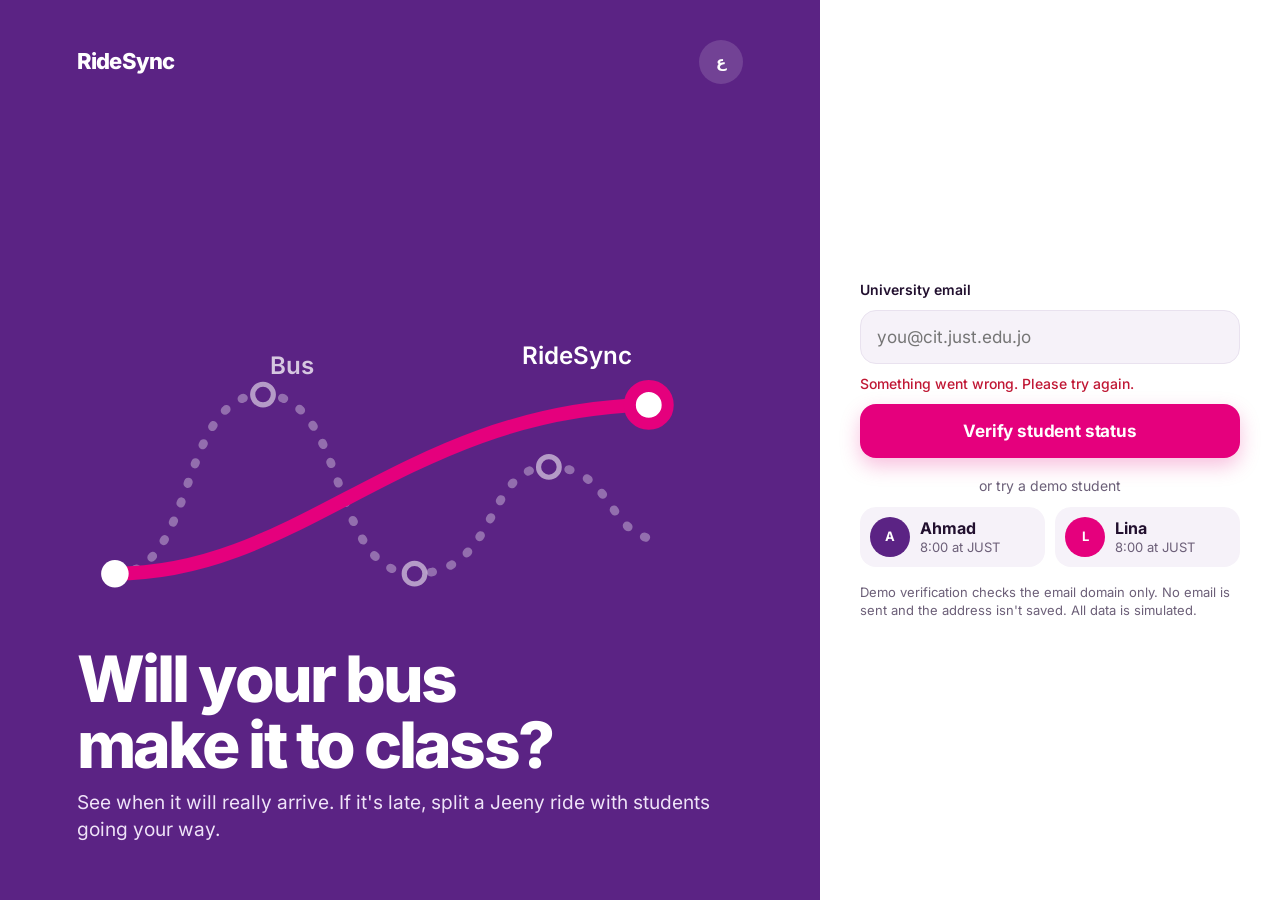
==== commit b90e8197: "Add arrival range, bus reports, drop-outs, family link, tomorrow plan and Arabic Co-Authored-By: Cla" ====
--- a/static/index.html
+++ b/static/index.html
@@ -4,6 +4,7 @@
 <meta charset="utf-8">
 <meta name="viewport" content="width=device-width, initial-scale=1, viewport-fit=cover">
 <meta name="theme-color" content="#5B2384">
+<meta name="referrer" content="strict-origin-when-cross-origin">
 <title>RideSync</title>
 <link rel="icon" href="data:image/svg+xml,%3Csvg xmlns='http://www.w3.org/2000/svg' viewBox='0 0 32 32'%3E%3Crect width='32' height='32' rx='9' fill='%235B2384'/%3E%3Cpath d='M8 22c8 0 8-12 16-12' fill='none' stroke='%23fff' stroke-opacity='.5' stroke-width='3' stroke-linecap='round'/%3E%3Ccircle cx='24' cy='10' r='4' fill='%23E5007D'/%3E%3Ccircle cx='8' cy='22' r='3' fill='%23fff'/%3E%3C/svg%3E">
 <link rel="preload" href="vendor/inter-latin.woff2" as="font" type="font/woff2" crossorigin>
@@ -21,66 +22,71 @@
     <symbol id="i-shield" viewBox="0 0 24 24"><path d="M12 2 4 5v6c0 5 3.400 9.700 8 11 4.600-1.300 8-6 8-11V5l-8-3Zm-1.200 14L7 12.200l1.400-1.400 2.400 2.400 4.800-4.800L17 9.800 10.800 16Z" fill="currentColor" fill-rule="evenodd"/></symbol>
     <symbol id="i-pin" viewBox="0 0 24 24"><path d="M12 2a7 7 0 0 0-7 7c0 5.200 7 13 7 13s7-7.800 7-13a7 7 0 0 0-7-7Zm0 9.500A2.500 2.500 0 1 1 12 6.500a2.500 2.500 0 0 1 0 5Z" fill="currentColor" fill-rule="evenodd"/></symbol>
     <symbol id="i-restart" viewBox="0 0 24 24"><path d="M5 12a7 7 0 1 0 2.300-5.200M5 4v4.500h4.500" fill="none" stroke="currentColor" stroke-width="2.400" stroke-linecap="round" stroke-linejoin="round"/></symbol>
+    <symbol id="i-share" viewBox="0 0 24 24"><path d="M12 15V4m0 0L8 8m4-4 4 4M5 13v5a2 2 0 0 0 2 2h10a2 2 0 0 0 2-2v-5" fill="none" stroke="currentColor" stroke-width="2.200" stroke-linecap="round" stroke-linejoin="round"/></symbol>
+    <symbol id="i-play" viewBox="0 0 24 24"><path d="M7 4.500v15a1 1 0 0 0 1.500.860l12-7.500a1 1 0 0 0 0-1.720l-12-7.500A1 1 0 0 0 7 4.500Z" fill="currentColor"/></symbol>
     <symbol id="i-swap" viewBox="0 0 24 24"><path d="M7 7h11m0 0-3.500-3.500M18 7l-3.500 3.500M17 17H6m0 0 3.500-3.500M6 17l3.500 3.500" fill="none" stroke="currentColor" stroke-width="2.200" stroke-linecap="round" stroke-linejoin="round"/></symbol>
   </defs>
 </svg>
 
 <main id="login" hidden>
   <div class="hero">
-    <strong class="logo">RideSync</strong>
+    <div class="herotop"><strong class="logo">RideSync</strong><button class="lang" type="button" data-lang></button></div>
     <svg class="race" viewBox="0 0 360 170" aria-hidden="true">
       <path class="r-bus" d="M22 138C70 138 58 34 108 34s38 104 88 104 40-62 78-62 34 42 64 42"/>
       <g class="r-stops"><circle cx="108" cy="34" r="6"/><circle cx="196" cy="138" r="6"/><circle cx="274" cy="76" r="6"/></g>
       <path class="r-ride" pathLength="1" d="M22 138C130 138 190 44 330 40"/>
       <circle class="r-from" cx="22" cy="138" r="8"/>
       <circle class="r-to" cx="332" cy="40" r="11"/>
-      <text x="112" y="22">Bus</text><text class="t-ride" x="322" y="16">RideSync</text>
+      <text x="112" y="22" data-t>Bus</text><text class="t-ride" x="322" y="16">RideSync</text>
     </svg>
-    <h1>Will your bus make it to class?</h1>
-    <p>See when it will really arrive. If it's late, split a Jeeny ride with students going your way.</p>
+    <h1 data-t>Will your bus make it to class?</h1>
+    <p data-t>See when it will really arrive. If it's late, split a Jeeny ride with students going your way.</p>
   </div>
   <div class="panel">
     <form id="verify-form" novalidate>
-      <label for="email">University email</label>
+      <label for="email" data-t>University email</label>
       <input id="email" type="email" autocomplete="email" placeholder="you@cit.just.edu.jo" required>
       <p class="error" id="login-error" role="alert"></p>
-      <button class="primary">Verify student status</button>
+      <button class="primary" data-t>Verify student status</button>
     </form>
-    <p class="or">or try a demo student</p>
+    <p class="or" data-t>or try a demo student</p>
     <div class="row">
-      <button class="person" data-demo="ahmad@cit.just.edu.jo"><span class="av">A</span><span><b>Ahmad</b>8:00 at JUST</span></button>
-      <button class="person" data-demo="lina@cit.just.edu.jo"><span class="av v2">L</span><span><b>Lina</b>8:00 at JUST</span></button>
+      <button class="person" data-demo="ahmad@cit.just.edu.jo"><span class="av" data-t>A</span><span><b data-t>Ahmad</b><span data-t>8:00 at JUST</span></span></button>
+      <button class="person" data-demo="lina@cit.just.edu.jo"><span class="av v2" data-t>L</span><span><b data-t>Lina</b><span data-t>8:00 at JUST</span></span></button>
     </div>
-    <p class="note">Demo verification checks the email domain only. No email is sent and the address isn't saved. All data is simulated.</p>
+    <p class="note" data-t>Demo verification checks the email domain only. No email is sent and the address isn't saved. All data is simulated.</p>
   </div>
 </main>
 
 <main id="home" hidden>
   <div class="mapwrap">
-    <div id="map" aria-label="Live bus map"></div>
+    <div id="map" dir="ltr" aria-label="Live bus map"></div>
     <div class="topbar">
       <strong class="logo chip">RideSync</strong>
-      <button class="chip" id="logout" type="button" aria-label="Switch student"><span class="av" id="me-av"></span><span id="hello"></span><svg class="i"><use href="#i-swap"/></svg></button>
+      <span class="topend"><button class="chip lang" type="button" data-lang></button>
+      <button class="chip" id="logout" type="button" aria-label="Switch student"><span class="av" id="me-av"></span><span id="hello"></span><svg class="i"><use href="#i-swap"/></svg></button></span>
     </div>
-    <div class="chip clock"><b id="clock">--:--</b><span>Simulated data</span>
+    <div class="chip clock"><b id="clock">--:--</b><span data-t>Simulated data</span>
       <button id="restart" type="button" aria-label="Restart the demo clock" title="Restart the demo clock"><svg class="i"><use href="#i-restart"/></svg></button></div>
   </div>
   <div id="sheet">
     <section class="trip">
       <div class="ends">
-        <label><span class="vh">From</span><select id="hood"></select></label>
-        <label><span class="vh">To</span><select id="campus"></select></label>
+        <label><span class="vh" data-t>From</span><select id="hood"></select></label>
+        <label><span class="vh" data-t>To</span><select id="campus"></select></label>
       </div>
-      <label class="lec">Lecture<input id="lecture" type="time" required></label>
+      <label class="lec"><span data-t>Lecture</span><input id="lecture" type="time" required></label>
     </section>
     <section id="status" aria-live="polite"></section>
     <section id="ride" aria-live="polite"></section>
     <section id="prices"></section>
-    <section class="buslist"><h3>Buses now</h3><ul id="buses"></ul></section>
+    <section id="plan"></section>
+    <section class="buslist"><h3 data-t>Buses now</h3><ul id="buses"></ul></section>
     <p class="note" id="model"></p>
   </div>
 </main>
 <script src="vendor/leaflet.js"></script>
+<script src="i18n.js"></script>
 <script src="app.js"></script>
 </body>
 </html>
--- a/static/style.css
+++ b/static/style.css
@@ -27,10 +27,13 @@
 .av.v1{background:#8a4fb3}.av.v2{background:var(--pink)}.av.v3{background:#34104f}
 
 /* Opening screen */
+.herotop,.topend{display:flex;align-items:center;gap:8px}.herotop{justify-content:space-between}
+.lang{display:grid;place-items:center;min-width:44px;min-height:44px;padding:0 10px;font-weight:700}
+.herotop .lang{border-radius:22px;background:#ffffff24;color:#fff}
 #login{min-height:100dvh;display:flex;flex-direction:column;background:var(--purple)}
 .hero{flex:1;color:#fff;padding:22px 24px 30px;display:flex;flex-direction:column}
 .hero .logo{font-size:22px}
-.race{width:100%;max-width:420px;margin:auto auto 18px;overflow:visible}
+.race{direction:ltr;width:100%;max-width:420px;margin:auto auto 18px;overflow:visible}
 .race path{fill:none;stroke-linecap:round}
 .r-bus{stroke:#fff;stroke-opacity:.34;stroke-width:5;stroke-dasharray:1 11}
 .r-stops circle{fill:var(--purple);stroke:#fff;stroke-opacity:.55;stroke-width:3}
@@ -47,7 +50,7 @@
 .panel input{width:100%;height:54px;padding:0 16px;font-size:17px;border:1.5px solid var(--line);border-radius:16px;background:var(--bg)}
 .or{margin:18px 0 10px;color:var(--muted);font-size:14px;text-align:center}
 .row{display:grid;grid-template-columns:1fr 1fr;gap:10px;margin-bottom:16px}
-.person{display:flex;align-items:center;gap:10px;text-align:left;padding:10px;border-radius:16px;background:var(--bg);font-size:13px;color:var(--muted);line-height:1.3}
+.person{display:flex;align-items:center;gap:10px;text-align:start;padding:10px;border-radius:16px;background:var(--bg);font-size:13px;color:var(--muted);line-height:1.3}
 .person b{display:block;font-size:16px;color:var(--ink)}
 
 /* App shell: the map never scrolls away */
@@ -60,10 +63,10 @@
 .topbar{position:absolute;z-index:1;inset:calc(12px + env(safe-area-inset-top)) 12px auto;display:flex;justify-content:space-between;pointer-events:none}
 .chip{display:flex;align-items:center;gap:8px;min-height:44px;padding:0 14px;border-radius:22px;background:#fff;box-shadow:var(--shadow);font-weight:600;pointer-events:auto}
 .logo.chip{background:var(--purple);color:#fff;font-weight:800}
-#logout{padding-left:6px}
+#logout{padding-inline-start:6px}
 #logout .av{width:32px;height:32px;font-size:14px}
 #logout .i{width:18px;height:18px;color:var(--muted)}
-.clock{position:absolute;z-index:1;left:12px;bottom:36px;padding-right:4px;font-weight:500;font-size:12px;color:var(--muted)}
+.clock{position:absolute;z-index:1;left:12px;bottom:36px;padding-inline-end:4px;font-weight:500;font-size:12px;color:var(--muted)}
 .clock b{font-size:19px;font-weight:800;letter-spacing:-.03em;color:var(--ink);font-variant-numeric:tabular-nums}
 #restart{width:40px;height:40px;display:grid;place-items:center;border-radius:50%;color:var(--purple)}
 #sheet{position:relative;z-index:2;flex:1;min-height:0;overflow-y:auto;overscroll-behavior:contain;margin-top:-24px;border-radius:26px 26px 0 0;background:var(--bg);
@@ -75,10 +78,10 @@
 
 /* Trip */
 .trip{display:flex;gap:12px;padding:8px 8px 8px 16px;align-items:stretch}
-.ends{position:relative;flex:1;min-width:0;padding-left:22px}
-.ends::before{content:"";position:absolute;left:5px;top:22px;bottom:22px;width:2px;background:var(--lilac-2)}
+.ends{position:relative;flex:1;min-width:0;padding-inline-start:22px}
+.ends::before{content:"";position:absolute;inset-inline-start:5px;top:22px;bottom:22px;width:2px;background:var(--lilac-2)}
 .ends label{display:block;position:relative}
-.ends label::before{content:"";position:absolute;left:-22px;top:16px;width:12px;height:12px;border-radius:50%;background:#fff;border:3px solid var(--purple);box-sizing:border-box}
+.ends label::before{content:"";position:absolute;inset-inline-start:-22px;top:16px;width:12px;height:12px;border-radius:50%;background:#fff;border:3px solid var(--purple);box-sizing:border-box}
 .ends label+label::before{background:var(--pink);border-color:var(--pink)}
 .ends label+label{border-top:1px solid var(--line)}
 .ends select{width:100%;height:44px;border:0;background:transparent;font-size:16px;font-weight:600;padding:0;text-overflow:ellipsis}
@@ -89,9 +92,12 @@
 
 /* Verdict and timeline */
 .verdict{font-size:29px;line-height:1.08;font-weight:800;letter-spacing:-.04em;text-wrap:balance}
-.late .verdict,.full .verdict{color:var(--bad)}.ontime .verdict{color:var(--ok)}
+.late .verdict,.full .verdict{color:var(--bad)}.ontime .verdict{color:var(--ok)}.risky .verdict{color:var(--warn)}
+.risk{display:flex;flex-wrap:wrap;gap:2px 10px;margin-top:8px;font-size:15px;font-variant-numeric:tabular-nums}
+.risk b{font-weight:700}.risk span{color:var(--muted)}
+.late .risk b,.full .risk b{color:var(--bad)}.risky .risk b{color:var(--warn)}.ontime .risk b{color:var(--ok)}
 .sub{color:var(--muted);font-size:14px;margin-top:6px}
-.tl{position:relative;margin:36px 0 20px 62px}
+.tl{direction:ltr;position:relative;margin:36px 0 20px 62px}
 .lane{position:relative;height:34px;margin-bottom:8px;border-radius:10px;background:var(--bg)}
 .lane .who{position:absolute;left:-62px;top:0;line-height:34px;font-size:13px;font-weight:600;color:var(--muted);display:flex;align-items:center;gap:6px}
 .lane .who .i{width:16px;height:16px}
@@ -101,6 +107,7 @@
 .seg.ride{background:var(--pink)}
 .seg.over{border-radius:0 8px 8px 0;background:var(--bad)}
 .seg.late-bar{background:var(--bad)}
+.seg.range{top:auto;bottom:0;height:4px;border-radius:2px;background:var(--ink);opacity:.42;z-index:1}
 .seg.cut{border-radius:8px 0 0 8px}
 .out{position:absolute;top:0;line-height:34px;font-size:13px;font-weight:700;padding:0 5px;font-variant-numeric:tabular-nums}
 .out.late{color:var(--bad)}.out.in{color:#fff;z-index:1}
@@ -134,20 +141,20 @@
 .leg{display:grid;grid-template-columns:auto 1fr auto;gap:14px;align-items:center}
 .leg b{display:block;font-size:31px;font-weight:800;letter-spacing:-.045em;line-height:1;font-variant-numeric:tabular-nums}
 .leg small{font-size:13px;opacity:.85;display:block;margin-top:5px}
-.leg div:last-child{text-align:right}
+.leg div:last-child{text-align:end}
 .road{position:relative;height:28px;margin:0 12px}
 .road::before{content:"";position:absolute;left:0;right:0;top:13px;border-top:2px dashed #ffffff80}
-.road .car{position:absolute;top:0;left:0;width:28px;height:28px;border-radius:50%;display:grid;place-items:center;background:#fff;color:var(--pink);transform:translateX(-50%);transition:left .5s linear}
+.road .car{position:absolute;top:0;inset-inline-start:0;width:28px;height:28px;border-radius:50%;display:grid;place-items:center;background:#fff;color:var(--pink);transform:translateX(-50%);transition:inset-inline-start .5s linear}
 .confirmed .road .car{color:var(--ok)}
 .road .car .i{width:18px;height:18px}
 .perf{position:relative;height:0;border-top:2px dashed var(--line);margin:0 18px}
 .perf::before,.perf::after{content:"";position:absolute;top:-11px;width:20px;height:20px;border-radius:50%;background:var(--bg)}
 .perf::before{left:-28px}.perf::after{right:-28px}
-.t-body{padding:16px 18px 18px;display:grid;gap:13px}
+.t-body{padding:16px 18px 18px;display:grid;grid-template-columns:minmax(0,1fr);gap:13px}
 .crew{display:flex;align-items:center;gap:12px}
 .crew .avs{display:flex}
-.crew .av{width:42px;height:42px;font-size:16px;border:3px solid #fff;margin-left:-10px}
-.crew .av:first-child{margin-left:-3px}
+.crew .av{width:42px;height:42px;font-size:16px;border:3px solid #fff;margin-inline-start:-10px}
+.crew .av:first-child{margin-inline-start:-3px}
 .crew .free{background:#fff;border:2px dashed var(--lilac-2);color:var(--muted)}
 .riders{display:flex;flex-wrap:wrap;margin:0;padding:0;list-style:none;font-size:15px;font-weight:600}
 .riders li:not(:last-child)::after{content:",\00a0"}
@@ -155,8 +162,8 @@
 .line .i{color:var(--purple)}
 .price{display:flex;justify-content:space-between;align-items:flex-end;gap:16px}
 .price b{font-size:32px;font-weight:800;letter-spacing:-.045em;line-height:1;white-space:nowrap}
-.price b small{font-size:15px;font-weight:700;letter-spacing:0;margin-left:4px}
-.price span{font-size:13px;color:var(--muted);text-align:right;max-width:22em;text-wrap:balance}
+.price b small{font-size:15px;font-weight:700;letter-spacing:0;margin-inline-start:4px}
+.price span{font-size:13px;color:var(--muted);text-align:end;max-width:22em;text-wrap:balance}
 .toggle{display:flex;align-items:center;gap:10px;min-height:52px;padding:0 12px;border-radius:16px;background:var(--pink-soft);font-weight:600;cursor:pointer}
 .toggle .i{color:var(--pink)}
 .toggle input{appearance:none;margin:0 0 0 auto;width:50px;height:30px;border-radius:15px;background:#b9a9c6;position:relative;cursor:pointer;transition:background .2s;flex:none}
@@ -167,12 +174,35 @@
 .save div{background:var(--ok-soft);color:var(--ok);border-radius:16px;padding:12px 14px;font-size:13px;font-weight:500}
 .save b{display:block;font-size:24px;font-weight:800;letter-spacing:-.035em}
 
+.notice{padding:11px 14px;border-radius:14px;background:var(--lilac);color:var(--deep);font-size:14px;font-weight:500}
+.quiet{min-height:44px;padding:0 4px;font-weight:600;font-size:14px;color:var(--purple);text-decoration:underline;text-underline-offset:3px;text-decoration-color:var(--lilac-2)}
+.quiet.demo{color:var(--muted)}
+.small{display:grid;place-items:center;min-height:44px;padding:0 14px;border-radius:13px;background:var(--lilac);color:var(--purple);font-weight:700;font-size:14px;text-decoration:none;white-space:nowrap;flex:none}
+.ghost{display:flex;align-items:center;justify-content:center;gap:10px}
+.acts{display:flex;justify-content:space-between;flex-wrap:wrap;gap:0 16px}
+.share{display:grid;grid-template-columns:minmax(0,1fr);gap:8px;justify-items:start}.share .ghost{justify-self:stretch}
+.linkrow{display:flex;gap:8px;width:100%}
+.linkrow input{flex:1;min-width:0;height:44px;padding:0 12px;border:1.5px solid var(--line);border-radius:13px;background:var(--bg);font-size:14px;text-overflow:ellipsis}
+
+/* Tomorrow */
+.planhead{display:flex;align-items:center;gap:10px;flex-wrap:wrap;margin-bottom:10px}
+.planhead h3{margin:0}.planhead .quiet{margin-inline-start:auto}
+.tag{padding:3px 10px;border-radius:10px;background:var(--lilac);color:var(--purple);font-size:13px;font-weight:600;font-variant-numeric:tabular-nums}
+.opt{display:grid;grid-template-columns:22px minmax(0,1fr) auto;gap:12px;align-items:center;padding:12px 0;border-top:1px solid var(--line)}
+.opt .i{color:var(--purple)}
+.opt b{display:block;font-weight:600;line-height:1.35}.opt small{font-size:13px;color:var(--muted)}
+.opt.us{border:0;border-radius:16px;background:var(--pink-soft);padding:12px}.opt.us .i{color:var(--pink)}.opt.us .small{background:var(--pink);color:#fff}
+.opt.us.done{background:var(--ok-soft)}.opt.us.done .i,.opt.us.done small{color:var(--ok)}
+.week{display:grid;gap:2px;margin:8px 0 12px}
+.week label{display:flex;justify-content:space-between;align-items:center;min-height:48px;font-weight:600}
+.week input{height:44px;padding:0 12px;border:1.5px solid var(--line);border-radius:13px;background:var(--bg);font-size:16px}
+
 /* Prices */
 .bars{display:grid;gap:4px}
 .bar{display:grid;grid-template-columns:88px minmax(0,1fr) 66px;gap:10px;align-items:center;min-height:40px;padding:0 10px;margin:0 -10px;border-radius:12px;font-size:14px}
 .track{height:14px}
 .fill{height:100%;min-width:8px;border-radius:7px;background:var(--lilac-2);transform-origin:left;animation:grow .6s cubic-bezier(.2,.8,.2,1)}
-.bar span:last-child{text-align:right;font-weight:600;font-variant-numeric:tabular-nums}
+.bar span:last-child{text-align:end;font-weight:600;font-variant-numeric:tabular-nums}
 .bar.us{background:var(--pink-soft);font-weight:700}.bar.us .fill{background:var(--pink)}.bar.us span:last-child{font-weight:800}
 #prices .note{margin-top:10px}
 
@@ -184,12 +214,31 @@
 .rt .i{width:24px;height:24px}
 #buses b{display:block;font-weight:600;line-height:1.3}
 #buses .when{font-size:13px;color:var(--muted)}
-#buses .right{text-align:right}
+#buses .right{text-align:end}
 #buses .right b{font-size:19px;font-weight:800;letter-spacing:-.03em;font-variant-numeric:tabular-nums}
 #buses .meter{justify-content:flex-end;margin-top:3px}
 #buses .meter i{width:6px;height:10px;border-radius:2px}
 #buses li.done{opacity:.55}
 #model{padding:0 6px}
+
+.when.rep{display:block;color:var(--purple)!important;font-weight:600}
+.report{grid-column:2/-1;grid-template-columns:minmax(0,1fr);margin-top:-8px;display:grid;gap:8px;justify-items:start}
+.report label{display:grid;gap:5px;width:100%;font-size:13px;color:var(--muted)}
+.report select{width:100%;height:46px;padding:0 10px;border:1.5px solid var(--line);border-radius:13px;background:var(--bg);font-size:16px;color:var(--ink)}
+.lvls{display:grid;grid-template-columns:repeat(3,1fr);gap:8px;width:100%}
+.lvl{min-height:48px;padding:4px 6px;border-radius:13px;font-weight:700;font-size:14px;line-height:1.2}
+[dir=ltr] .lvl::first-letter{text-transform:uppercase}
+.lvl.free{background:var(--ok-soft);color:var(--ok)}.lvl.almost{background:#fdf0de;color:var(--warn)}.lvl.packed{background:var(--bad-soft);color:var(--bad)}
+.report>.quiet{padding:0}.report .notice{width:100%}
+
+/* Family page */
+#family{height:100dvh;display:flex;flex-direction:column}
+#family .mapwrap{flex:1}
+.fam{grid-template-columns:minmax(0,1fr);position:relative;z-index:2;margin-top:-24px;border-radius:26px 26px 0 0;background:var(--card);padding:22px 20px calc(22px + env(safe-area-inset-bottom));display:grid;gap:14px;box-shadow:0 -8px 30px #34104f1f}
+.fam>*{width:100%;max-width:600px;margin-inline:auto}
+.fam h1{font-size:27px;line-height:1.12;letter-spacing:-.04em;font-weight:800;text-wrap:balance}
+.fam.arrived h1{color:var(--ok)}
+.fam .leg{color:var(--purple)}.fam .road::before{border-color:var(--lilac-2)}.fam .road .car{background:var(--pink);color:#fff}
 
 /* Map markers */
 .mk{position:absolute;transform:translate(-50%,-50%);white-space:nowrap;font:700 13px Inter,sans-serif}
@@ -200,6 +249,7 @@
 .mk-me{width:20px;height:20px;border-radius:50%;background:var(--purple);border:4px solid #fff;box-shadow:0 2px 8px #34104f66}
 .mk-me::after{content:"";position:absolute;inset:-4px;border-radius:50%;background:var(--purple);z-index:-1;animation:pulse 2.2s ease-out infinite}
 @keyframes pulse{from{opacity:.45;transform:scale(1)}to{opacity:0;transform:scale(2.8)}}
+.mk-car{display:grid;place-items:center;width:38px;height:38px;border-radius:50%;background:var(--pink);color:#fff;border:3px solid #fff;box-shadow:0 3px 10px #34104f59}
 .mk-meet{color:var(--pink);transform:translate(-50%,-100%);filter:drop-shadow(0 3px 4px #34104f59)}
 .mk-meet .i{width:40px;height:40px}
 
@@ -215,3 +265,14 @@
 .panel{flex:0 0 460px;border-radius:0;display:flex;flex-direction:column;justify-content:center;padding:40px}
 }
 @media (prefers-reduced-motion:reduce){*,*::before,*::after{animation:none!important;transition:none!important}}
+
+/* Arabic */
+[dir=rtl] body{font-family:"Noto Sans Arabic","Noto Kufi Arabic","Geeza Pro","Segoe UI",Roboto,Tahoma,sans-serif}
+[dir=rtl] *{letter-spacing:0!important} /* negative tracking breaks joined letters */
+[dir=rtl] .road .car{transform:translateX(50%) scaleX(-1)}
+[dir=rtl] .fill{transform-origin:right}
+[dir=rtl] .toggle input::after{left:auto;right:3px}
+[dir=rtl] .toggle input:checked::after{transform:translateX(-20px)}
+[dir=rtl] .hero h1,[dir=rtl] .verdict,[dir=rtl] .fam h1{line-height:1.3}
+[dir=rtl] .riders li:not(:last-child)::after{content:"،\00a0"}
+[dir=rtl] .leg b{line-height:1.15}
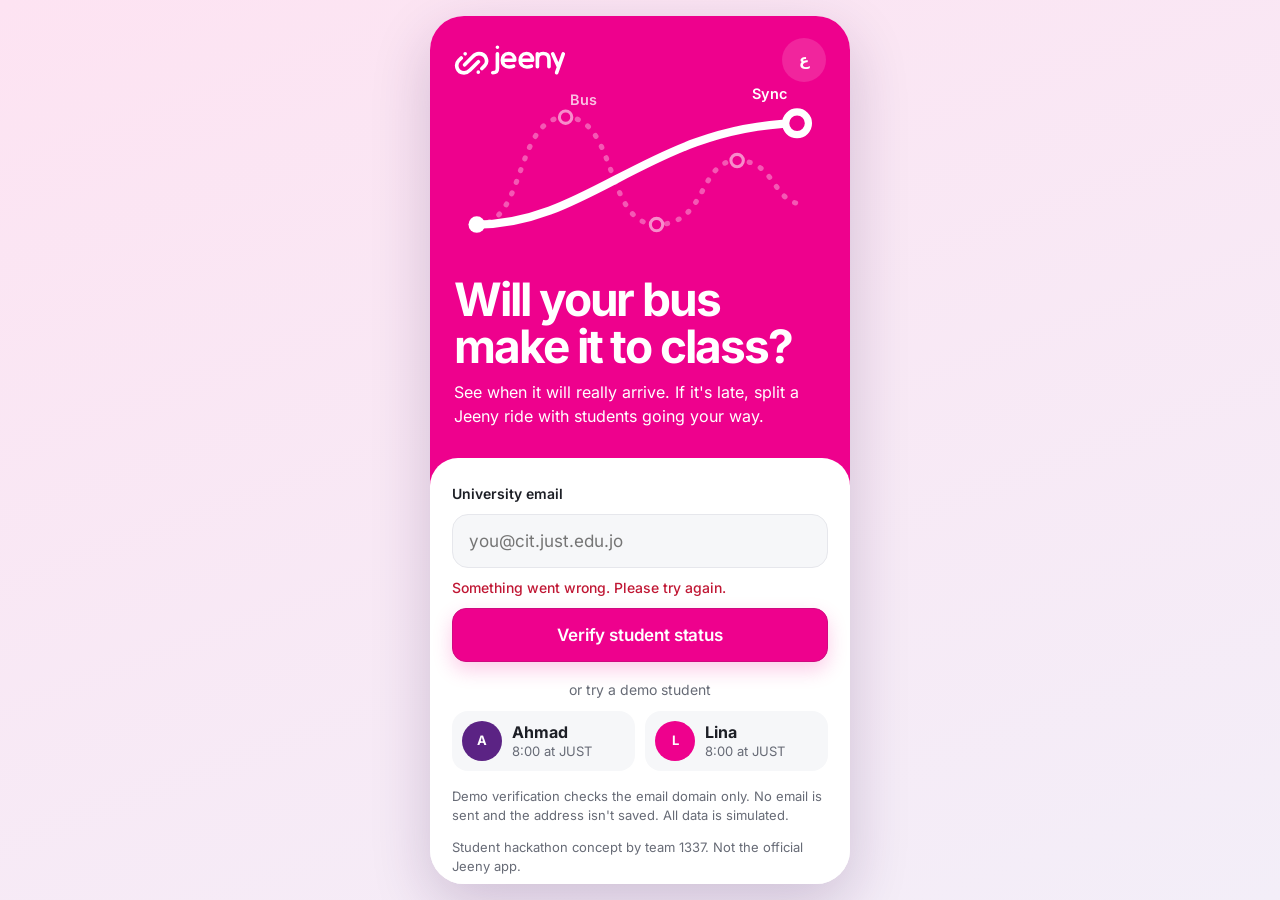
==== commit aaaeecc0: "Rebuild the app in Jeeny's look with Sync as a new tile Adds the app around Sync (home, menu, where " ====
--- a/static/index.html
+++ b/static/index.html
@@ -3,13 +3,13 @@
 <head>
 <meta charset="utf-8">
 <meta name="viewport" content="width=device-width, initial-scale=1, viewport-fit=cover">
-<meta name="theme-color" content="#5B2384">
+<meta name="theme-color" content="#EE018D">
 <meta name="referrer" content="strict-origin-when-cross-origin">
-<title>RideSync</title>
-<link rel="icon" href="data:image/svg+xml,%3Csvg xmlns='http://www.w3.org/2000/svg' viewBox='0 0 32 32'%3E%3Crect width='32' height='32' rx='9' fill='%235B2384'/%3E%3Cpath d='M8 22c8 0 8-12 16-12' fill='none' stroke='%23fff' stroke-opacity='.5' stroke-width='3' stroke-linecap='round'/%3E%3Ccircle cx='24' cy='10' r='4' fill='%23E5007D'/%3E%3Ccircle cx='8' cy='22' r='3' fill='%23fff'/%3E%3C/svg%3E">
+<title>Jeeny Sync: student hackathon concept</title>
+<link rel="icon" href="data:image/svg+xml,%3Csvg xmlns='http://www.w3.org/2000/svg' viewBox='0 0 32 32'%3E%3Crect width='32' height='32' rx='9' fill='%23EE018D'/%3E%3Cpath d='M8 22c8 0 8-12 16-12' fill='none' stroke='%23fff' stroke-opacity='.7' stroke-width='3' stroke-linecap='round'/%3E%3Ccircle cx='24' cy='10' r='4' fill='%23fff'/%3E%3Ccircle cx='8' cy='22' r='3' fill='%23fff'/%3E%3C/svg%3E">
 <link rel="preload" href="vendor/inter-latin.woff2" as="font" type="font/woff2" crossorigin>
 <link rel="stylesheet" href="vendor/leaflet.css">
-<link rel="stylesheet" href="style.css">
+<link rel="stylesheet" href="style.css?v=6">
 </head>
 <body>
 <svg width="0" height="0" style="position:absolute" aria-hidden="true">
@@ -25,19 +25,52 @@
     <symbol id="i-share" viewBox="0 0 24 24"><path d="M12 15V4m0 0L8 8m4-4 4 4M5 13v5a2 2 0 0 0 2 2h10a2 2 0 0 0 2-2v-5" fill="none" stroke="currentColor" stroke-width="2.200" stroke-linecap="round" stroke-linejoin="round"/></symbol>
     <symbol id="i-play" viewBox="0 0 24 24"><path d="M7 4.500v15a1 1 0 0 0 1.500.860l12-7.500a1 1 0 0 0 0-1.720l-12-7.500A1 1 0 0 0 7 4.500Z" fill="currentColor"/></symbol>
     <symbol id="i-swap" viewBox="0 0 24 24"><path d="M7 7h11m0 0-3.500-3.500M18 7l-3.500 3.500M17 17H6m0 0 3.500-3.500M6 17l3.500 3.500" fill="none" stroke="currentColor" stroke-width="2.200" stroke-linecap="round" stroke-linejoin="round"/></symbol>
+    <symbol id="i-link" viewBox="165 150 350 262"><g fill="none" stroke="currentColor" stroke-width="36" stroke-linecap="round" stroke-linejoin="round"><path d="M237 228 212 253C175 292 190 376 265 376c30 0 47-16 60-29l82-82M271 296l79-81c18-18 35-30 62-30 78 0 93 85 58 119l-28 28"/><path d="M276 187h.1M406 369h.1"/></g></symbol>
+    <symbol id="i-jeeny" viewBox="165 92 1112 312"><g fill="none" stroke="currentColor" stroke-width="36" stroke-linecap="round" stroke-linejoin="round"><path d="M237 228 212 253C175 292 190 376 265 376c30 0 47-16 60-29l82-82M271 296l79-81c18-18 35-30 62-30 78 0 93 85 58 119l-28 28"/><path d="M276 187h.1M406 369h.1"/><path d="M596 122h.1M596 187v143c0 35-16 44-46 44M646 250h122c0-45-33-66-61-66-42 0-62 31-62 66 0 40 25 67 67 67 23 0 36-5 44-9M823 250h122c0-45-33-66-61-66-42 0-62 31-62 66 0 40 25 67 67 67 23 0 36-5 44-9M993 187v128M993 246c0-44 27-62 57-62 35 0 58 21 58 61v70M1145 187l55 123M1250 187l-66 187"/></g></symbol>
+    <symbol id="i-menu" viewBox="0 0 24 24"><g fill="none" stroke="currentColor" stroke-width="1.8" stroke-linecap="round" stroke-linejoin="round"><path d="M4 6h16M4 12h16M4 18h16"/></g></symbol>
+    <symbol id="i-bell" viewBox="0 0 24 24"><g fill="none" stroke="currentColor" stroke-width="1.8" stroke-linecap="round" stroke-linejoin="round"><path d="M6 16V11a6 6 0 0 1 12 0v5l1.5 2h-15L6 16ZM10 20.500h4M12 3v1.500"/></g></symbol>
+    <symbol id="i-back" viewBox="0 0 24 24"><g fill="none" stroke="currentColor" stroke-width="1.8" stroke-linecap="round" stroke-linejoin="round"><path d="m14.500 6-6 6 6 6"/></g></symbol>
+    <symbol id="i-next" viewBox="0 0 24 24"><g fill="none" stroke="currentColor" stroke-width="1.8" stroke-linecap="round" stroke-linejoin="round"><path d="m9.500 6 6 6-6 6"/></g></symbol>
+    <symbol id="i-arrow" viewBox="0 0 24 24"><g fill="none" stroke="currentColor" stroke-width="1.8" stroke-linecap="round" stroke-linejoin="round"><path d="M4 12h16m-5-5 5 5-5 5"/></g></symbol>
+    <symbol id="i-search" viewBox="0 0 24 24"><g fill="none" stroke="currentColor" stroke-width="1.8" stroke-linecap="round" stroke-linejoin="round"><circle cx="10.500" cy="10.500" r="6.500"/><path d="m15.500 15.500 5 5"/></g></symbol>
+    <symbol id="i-clock" viewBox="0 0 24 24"><g fill="none" stroke="currentColor" stroke-width="1.8" stroke-linecap="round" stroke-linejoin="round"><path d="M20 12a8 8 0 1 1-2.300-5.600M20 3v4h-4M12 8v4.500l3 1.500"/></g></symbol>
+    <symbol id="i-heart" viewBox="0 0 24 24"><g fill="none" stroke="currentColor" stroke-width="1.8" stroke-linecap="round" stroke-linejoin="round"><path d="M12 20S4 15 4 9.300A4.300 4.300 0 0 1 12 7a4.300 4.300 0 0 1 8 2.300C20 15 12 20 12 20Z"/></g></symbol>
+    <symbol id="i-promo" viewBox="0 0 24 24"><g fill="none" stroke="currentColor" stroke-width="1.8" stroke-linecap="round" stroke-linejoin="round"><circle cx="12" cy="12" r="9"/><path d="m8.500 15.500 7-7M9 9h.01M15 15h.01"/></g></symbol>
+    <symbol id="i-wallet" viewBox="0 0 24 24"><g fill="none" stroke="currentColor" stroke-width="1.8" stroke-linecap="round" stroke-linejoin="round"><path d="M4 8V6.500A1.500 1.500 0 0 1 5.500 5H17v3M4 8h15a1 1 0 0 1 1 1v9a2 2 0 0 1-2 2H6a2 2 0 0 1-2-2V8Zm16 4h-4a2 2 0 0 0 0 4h4"/></g></symbol>
+    <symbol id="i-card" viewBox="0 0 24 24"><g fill="none" stroke="currentColor" stroke-width="1.8" stroke-linecap="round" stroke-linejoin="round"><rect x="3" y="5" width="18" height="14" rx="2.500"/><path d="M3 10h18M7 15h3"/></g></symbol>
+    <symbol id="i-gift" viewBox="0 0 24 24"><g fill="none" stroke="currentColor" stroke-width="1.8" stroke-linecap="round" stroke-linejoin="round"><rect x="4" y="9" width="16" height="11" rx="1.500"/><path d="M3 9h18M12 9v11M12 9S7 9 7 6.300C7 4 11 3.500 12 9Zm0 0s5 0 5-2.700C17 4 13 3.500 12 9Z"/></g></symbol>
+    <symbol id="i-info" viewBox="0 0 24 24"><g fill="none" stroke="currentColor" stroke-width="1.8" stroke-linecap="round" stroke-linejoin="round"><circle cx="12" cy="12" r="9"/><path d="M12 11v5M12 8h.01"/></g></symbol>
+    <symbol id="i-help" viewBox="0 0 24 24"><g fill="none" stroke="currentColor" stroke-width="1.8" stroke-linecap="round" stroke-linejoin="round"><path d="M4 14v-2a8 8 0 0 1 16 0v2M4 14a2 2 0 0 1 4 0v3a2 2 0 0 1-4 0v-3Zm12 0a2 2 0 0 1 4 0v3a2 2 0 0 1-4 0v-3Zm2 5c0 2-3 2-5 2"/></g></symbol>
+    <symbol id="i-user" viewBox="0 0 24 24"><g fill="none" stroke="currentColor" stroke-width="1.8" stroke-linecap="round" stroke-linejoin="round"><circle cx="12" cy="8" r="4"/><path d="M5 20c0-4 3-6 7-6s7 2 7 6"/></g></symbol>
+    <symbol id="i-users" viewBox="0 0 24 24"><g fill="none" stroke="currentColor" stroke-width="1.8" stroke-linecap="round" stroke-linejoin="round"><circle cx="9" cy="8" r="3.500"/><path d="M3 20c0-4 2.500-6 6-6s6 2 6 6M15.500 5a3.500 3.500 0 0 1 0 6.500M17.500 14.500c2.200.8 3.500 2.700 3.500 5.500"/></g></symbol>
+    <symbol id="i-mail" viewBox="0 0 24 24"><g fill="none" stroke="currentColor" stroke-width="1.8" stroke-linecap="round" stroke-linejoin="round"><rect x="3" y="5" width="18" height="14" rx="2.500"/><path d="m4 7 8 6 8-6"/></g></symbol>
+    <symbol id="i-cal" viewBox="0 0 24 24"><g fill="none" stroke="currentColor" stroke-width="1.8" stroke-linecap="round" stroke-linejoin="round"><rect x="4" y="5" width="16" height="15" rx="2.500"/><path d="M4 10h16M8 3v4M16 3v4"/></g></symbol>
+    <symbol id="i-school" viewBox="0 0 24 24"><g fill="none" stroke="currentColor" stroke-width="1.8" stroke-linecap="round" stroke-linejoin="round"><path d="m2.500 9.500 9.500-5 9.500 5-9.500 5-9.500-5ZM6 12v4c2 2 4 2.700 6 2.700s4-.7 6-2.700v-4"/></g></symbol>
+    <symbol id="i-bag" viewBox="0 0 24 24"><g fill="none" stroke="currentColor" stroke-width="1.8" stroke-linecap="round" stroke-linejoin="round"><rect x="3.500" y="8" width="17" height="12" rx="2.500"/><path d="M9 8V5.500h6V8M3.500 13h17"/></g></symbol>
+    <symbol id="i-sliders" viewBox="0 0 24 24"><g fill="none" stroke="currentColor" stroke-width="1.8" stroke-linecap="round" stroke-linejoin="round"><path d="M4 8h9M17 8h3M4 16h3M11 16h9"/><circle cx="15" cy="8" r="2"/><circle cx="9" cy="16" r="2"/></g></symbol>
+    <symbol id="i-out" viewBox="0 0 24 24"><g fill="none" stroke="currentColor" stroke-width="1.8" stroke-linecap="round" stroke-linejoin="round"><path d="M10 4H6a2 2 0 0 0-2 2v12a2 2 0 0 0 2 2h4M10 12h10m-4-4 4 4-4 4"/></g></symbol>
+    <symbol id="i-copy" viewBox="0 0 24 24"><g fill="none" stroke="currentColor" stroke-width="1.8" stroke-linecap="round" stroke-linejoin="round"><rect x="8" y="8" width="12" height="12" rx="2"/><path d="M16 8V5a1 1 0 0 0-1-1H5a1 1 0 0 0-1 1v10a1 1 0 0 0 1 1h3"/></g></symbol>
+    <symbol id="i-x" viewBox="0 0 24 24"><g fill="none" stroke="currentColor" stroke-width="1.8" stroke-linecap="round" stroke-linejoin="round"><path d="m6 6 12 12M18 6 6 18"/></g></symbol>
+    <symbol id="i-plus" viewBox="0 0 24 24"><g fill="none" stroke="currentColor" stroke-width="1.8" stroke-linecap="round" stroke-linejoin="round"><path d="M12 5v14M5 12h14"/></g></symbol>
+    <symbol id="i-globe" viewBox="0 0 24 24"><g fill="none" stroke="currentColor" stroke-width="1.8" stroke-linecap="round" stroke-linejoin="round"><circle cx="12" cy="12" r="9"/><path d="M3 12h18M12 3c3 3 3 15 0 18M12 3c-3 3-3 15 0 18"/></g></symbol>
+    <symbol id="i-locate" viewBox="0 0 24 24"><g fill="none" stroke="currentColor" stroke-width="1.8" stroke-linecap="round" stroke-linejoin="round"></g><path d="M20.500 3.500 3.500 10.300l7.200 3 3 7.200 6.800-17Z" fill="currentColor"/></symbol>
+    <symbol id="i-ticket" viewBox="0 0 24 24"><g fill="none" stroke="currentColor" stroke-width="1.8" stroke-linecap="round" stroke-linejoin="round"><path d="M3 8V6.500h18V9a3 3 0 0 0 0 6v2.500H3V15a3 3 0 0 0 0-6V8ZM9 7v2m0 2v2m0 2v2"/></g></symbol>
   </defs>
 </svg>
 
-<main id="login" hidden>
+<div id="app">
+<div id="splash" aria-hidden="true"><svg><use href="#i-jeeny"/></svg></div>
+
+<main id="login" class="screen">
   <div class="hero">
-    <div class="herotop"><strong class="logo">RideSync</strong><button class="lang" type="button" data-lang></button></div>
+    <div class="herotop"><svg class="brand" role="img" aria-label="Jeeny"><use href="#i-jeeny"/></svg><button class="lang" type="button" data-lang></button></div>
     <svg class="race" viewBox="0 0 360 170" aria-hidden="true">
       <path class="r-bus" d="M22 138C70 138 58 34 108 34s38 104 88 104 40-62 78-62 34 42 64 42"/>
       <g class="r-stops"><circle cx="108" cy="34" r="6"/><circle cx="196" cy="138" r="6"/><circle cx="274" cy="76" r="6"/></g>
       <path class="r-ride" pathLength="1" d="M22 138C130 138 190 44 330 40"/>
       <circle class="r-from" cx="22" cy="138" r="8"/>
       <circle class="r-to" cx="332" cy="40" r="11"/>
-      <text x="112" y="22" data-t>Bus</text><text class="t-ride" x="322" y="16">RideSync</text>
+      <text x="112" y="22" data-t>Bus</text><text class="t-ride" x="322" y="16">Sync</text>
     </svg>
     <h1 data-t>Will your bus make it to class?</h1>
     <p data-t>See when it will really arrive. If it's late, split a Jeeny ride with students going your way.</p>
@@ -55,16 +88,63 @@
       <button class="person" data-demo="lina@cit.just.edu.jo"><span class="av v2" data-t>L</span><span><b data-t>Lina</b><span data-t>8:00 at JUST</span></span></button>
     </div>
     <p class="note" data-t>Demo verification checks the email domain only. No email is sent and the address isn't saved. All data is simulated.</p>
+    <p class="note concept" data-t>Student hackathon concept by team 1337. Not the official Jeeny app.</p>
   </div>
 </main>
 
-<main id="home" hidden>
+<main id="launch" class="screen">
+  <header class="bar main"><button class="sq" id="open-menu" type="button" aria-label="Menu"><svg class="i"><use href="#i-menu"/></svg></button><svg class="brand" role="img" aria-label="Jeeny"><use href="#i-jeeny"/></svg><button class="sq" id="open-bell" type="button" aria-label="Notification" data-go="notes"><svg class="i"><use href="#i-bell"/></svg></button></header>
+  <div class="scroll">
+    <button class="maxrow" data-go="max"><span class="maxtag"><svg class="i"><use href="#i-link"/></svg>MAX</span><b data-t>Save on every ride</b><svg class="i flip"><use href="#i-arrow"/></svg></button>
+    <div class="tiles">
+      <button class="tile" data-go="where"><svg class="art" viewBox="0 0 96 48" aria-hidden="true"><ellipse cx="48" cy="42" rx="42" ry="4" fill="#0001"/><path d="M6 34c0-9 5-12 14-13l10-11c2-2 4-3 7-3h18c4 0 6 1 9 3l12 10c9 1 15 4 15 12v3c0 2-1 3-3 3H9c-2 0-3-1-3-4Z" fill="#fff" stroke="#cfd3da"/><path d="m27 21 7-8c1-1 2-2 4-2h8v10H27Zm23 0V11h6c3 0 4 1 6 2l10 8H50Z" fill="#3a3f4b"/><path d="M84 25c4 0 6 2 6 4h-7l1-4Z" fill="#ffd9ee"/><g fill="#2a2d36"><circle cx="25" cy="38" r="8"/><circle cx="73" cy="38" r="8"/></g><g fill="#c9ced6"><circle cx="25" cy="38" r="4"/><circle cx="73" cy="38" r="4"/></g></svg><span data-t>Ride</span></button>
+      <button class="tile" data-soon><svg class="art" viewBox="0 0 96 48" aria-hidden="true"><ellipse cx="48" cy="44" rx="32" ry="3" fill="#0001"/><rect x="20" y="6" width="20" height="14" rx="2" fill="#EE018D"/><path d="M22 22h28c3 0 4 3 2 5l-4 5h14l4-22h-6" fill="none" stroke="#e9ebf0" stroke-width="7" stroke-linejoin="round"/><path d="M24 22h26" stroke="#34304f" stroke-width="6" stroke-linecap="round"/><path d="M58 8h10" stroke="#34304f" stroke-width="3" stroke-linecap="round"/><path d="M66 10l8 26" stroke="#d6d9e1" stroke-width="5"/><g fill="#34304f"><circle cx="30" cy="37" r="8"/><circle cx="74" cy="37" r="8"/></g><g fill="#c9ced6"><circle cx="30" cy="37" r="3.500"/><circle cx="74" cy="37" r="3.500"/></g></svg><span data-t>Box</span></button>
+      <button class="tile sync" data-go="home"><em data-t>New</em><svg class="art" viewBox="0 0 96 48" aria-hidden="true"><g transform="translate(22 12) scale(.56)"><path d="M6 34c0-9 5-12 14-13l10-11c2-2 4-3 7-3h18c4 0 6 1 9 3l12 10c9 1 15 4 15 12v3c0 2-1 3-3 3H9c-2 0-3-1-3-4Z" fill="#EE018D"/><path d="m27 21 7-8c1-1 2-2 4-2h8v10H27Zm23 0V11h6c3 0 4 1 6 2l10 8H50Z" fill="#fff"/><g fill="#2a2d36"><circle cx="25" cy="38" r="8"/><circle cx="73" cy="38" r="8"/></g></g><g fill="#fff" stroke="#EE018D" stroke-width="2"><circle cx="14" cy="12" r="6"/><circle cx="82" cy="12" r="6"/><circle cx="14" cy="38" r="6"/><circle cx="82" cy="38" r="6"/></g><g stroke="#EE018D" stroke-width="2" stroke-dasharray="1 4" stroke-linecap="round"><path d="m20 15 9 6M76 15l-9 6M20 36l8-4M76 36l-8-4"/></g></svg><span data-t>Sync</span></button>
+    </div>
+    <button id="alert" data-go="home" aria-live="polite"></button>
+    <div class="wherebox"><button data-go="where"><svg class="i"><use href="#i-search"/></svg><span id="where-hello"></span></button><button data-go="pickup" data-t>Skip</button></div>
+    <ul class="places" id="recent"></ul>
+    <div class="banners">
+      <button class="banner b-sync" data-go="home"><b data-t>Bus running late?</b><span data-t>Share one car with students going your way</span><em data-t>Try Sync</em></button>
+      <button class="banner b-night" data-go="where"><b data-t>Feeling the cold?</b><span data-t>A warm ride is a tap away</span><em data-t>Book Now</em></button>
+    </div>
+    <h2 data-t>Discover what's new on Jeeny</h2>
+    <div class="cards">
+      <button class="disc d-sync" data-go="home"><b data-t>Sync</b><svg class="art" viewBox="0 0 96 48" aria-hidden="true"><g transform="translate(22 12) scale(.56)"><path d="M6 34c0-9 5-12 14-13l10-11c2-2 4-3 7-3h18c4 0 6 1 9 3l12 10c9 1 15 4 15 12v3c0 2-1 3-3 3H9c-2 0-3-1-3-4Z" fill="#EE018D"/><path d="m27 21 7-8c1-1 2-2 4-2h8v10H27Zm23 0V11h6c3 0 4 1 6 2l10 8H50Z" fill="#fff"/><g fill="#2a2d36"><circle cx="25" cy="38" r="8"/><circle cx="73" cy="38" r="8"/></g></g><g fill="#fff" stroke="#EE018D" stroke-width="2"><circle cx="14" cy="12" r="6"/><circle cx="82" cy="12" r="6"/><circle cx="14" cy="38" r="6"/><circle cx="82" cy="38" r="6"/></g><g stroke="#EE018D" stroke-width="2" stroke-dasharray="1 4" stroke-linecap="round"><path d="m20 15 9 6M76 15l-9 6M20 36l8-4M76 36l-8-4"/></g></svg></button>
+      <button class="disc d-box" data-soon><b>Jeeny Xpress</b><svg class="art" viewBox="0 0 96 48" aria-hidden="true"><ellipse cx="48" cy="44" rx="32" ry="3" fill="#0001"/><rect x="20" y="6" width="20" height="14" rx="2" fill="#EE018D"/><path d="M22 22h28c3 0 4 3 2 5l-4 5h14l4-22h-6" fill="none" stroke="#e9ebf0" stroke-width="7" stroke-linejoin="round"/><path d="M24 22h26" stroke="#34304f" stroke-width="6" stroke-linecap="round"/><path d="M58 8h10" stroke="#34304f" stroke-width="3" stroke-linecap="round"/><path d="M66 10l8 26" stroke="#d6d9e1" stroke-width="5"/><g fill="#34304f"><circle cx="30" cy="37" r="8"/><circle cx="74" cy="37" r="8"/></g><g fill="#c9ced6"><circle cx="30" cy="37" r="3.500"/><circle cx="74" cy="37" r="3.500"/></g></svg></button>
+      <button class="disc d-taxi" data-go="where"><b data-t>Taxi</b><svg class="art" viewBox="0 0 96 48" aria-hidden="true"><ellipse cx="48" cy="42" rx="42" ry="4" fill="#0001"/><path d="M6 34c0-9 5-12 14-13l10-11c2-2 4-3 7-3h18c4 0 6 1 9 3l12 10c9 1 15 4 15 12v3c0 2-1 3-3 3H9c-2 0-3-1-3-4Z" fill="#fff" stroke="#cfd3da"/><path d="m27 21 7-8c1-1 2-2 4-2h8v10H27Zm23 0V11h6c3 0 4 1 6 2l10 8H50Z" fill="#3a3f4b"/><path d="M84 25c4 0 6 2 6 4h-7l1-4Z" fill="#ffd9ee"/><g fill="#2a2d36"><circle cx="25" cy="38" r="8"/><circle cx="73" cy="38" r="8"/></g><g fill="#c9ced6"><circle cx="25" cy="38" r="4"/><circle cx="73" cy="38" r="4"/></g></svg></button>
+    </div>
+    <p class="note concept" data-t>Student hackathon concept by team 1337. Not the official Jeeny app.</p>
+  </div>
+</main>
+
+<main id="where" class="screen">
+  <header class="bar where"><button class="sq" data-back aria-label="Back"><svg class="i flip"><use href="#i-back"/></svg></button>
+    <label class="find"><svg class="i"><use href="#i-search"/></svg><span class="vh" data-t>Where to?</span><input id="q" autocomplete="off"></label></header>
+  <div class="chips" id="cats"></div>
+  <div class="scroll"><ul class="places" id="results"></ul></div>
+  <footer><button class="outline" id="set-map"><svg class="i pinkish"><use href="#i-pin"/></svg><span data-t>Set on Map</span></button></footer>
+</main>
+
+<main id="pickup" class="screen">
+  <div class="pwrap"><div id="pmap" dir="ltr"></div><svg class="pinmid" aria-hidden="true"><use href="#i-pin"/></svg></div>
+  <button class="sq floatback" data-back aria-label="Back"><svg class="i flip"><use href="#i-back"/></svg></button>
+  <div class="psheet">
+    <button class="sq round" id="locate" aria-label="My area"><svg class="i pinkish"><use href="#i-locate"/></svg></button>
+    <h2 data-t>Pickup Location</h2>
+    <div class="prow"><span class="dot"><svg class="i"><use href="#i-pin"/></svg></span><div><b id="pname" aria-live="polite"></b><small id="pto"></small></div>
+      <button class="dot grey" id="parea" aria-label="Choose an area"><svg class="i"><use href="#i-search"/></svg></button></div>
+    <button class="primary" id="pconfirm" data-t>Confirm Pickup</button>
+  </div>
+</main>
+
+<main id="home" class="screen">
   <div class="mapwrap">
     <div id="map" dir="ltr" aria-label="Live bus map"></div>
     <div class="topbar">
-      <strong class="logo chip">RideSync</strong>
-      <span class="topend"><button class="chip lang" type="button" data-lang></button>
-      <button class="chip" id="logout" type="button" aria-label="Switch student"><span class="av" id="me-av"></span><span id="hello"></span><svg class="i"><use href="#i-swap"/></svg></button></span>
+      <button class="sq" data-back aria-label="Back"><svg class="i flip"><use href="#i-back"/></svg></button>
+      <strong class="chip synclogo"><svg class="i"><use href="#i-link"/></svg>Sync</strong>
+      <button class="sq lang" type="button" data-lang></button>
     </div>
     <div class="chip clock"><b id="clock">--:--</b><span data-t>Simulated data</span>
       <button id="restart" type="button" aria-label="Restart the demo clock" title="Restart the demo clock"><svg class="i"><use href="#i-restart"/></svg></button></div>
@@ -79,14 +159,29 @@
     </section>
     <section id="status" aria-live="polite"></section>
     <section id="ride" aria-live="polite"></section>
-    <section id="prices"></section>
     <section id="plan"></section>
-    <section class="buslist"><h3 data-t>Buses now</h3><ul id="buses"></ul></section>
-    <p class="note" id="model"></p>
   </div>
 </main>
+
+<main id="page" class="screen">
+  <header class="bar"><button class="sq" data-back aria-label="Back"><svg class="i flip"><use href="#i-back"/></svg></button><h1 id="page-title"></h1><span class="sq ghosted"></span></header>
+  <div class="scroll" id="page-body"></div>
+  <footer id="page-foot"></footer>
+</main>
+
+<div id="shade" hidden></div>
+<nav id="drawer" aria-label="Menu" tabindex="-1" inert>
+  <button class="who" data-go="account"><span class="sqav" id="me-av"></span><span><b id="hello"></b><small id="me-uni"></small></span><svg class="i flip"><use href="#i-next"/></svg></button>
+  <div id="menu"></div>
+  <div class="dfoot"><button id="logout"><svg class="i"><use href="#i-swap"/></svg><span data-t>Switch student</span></button><button class="drive" data-soon><svg class="i"><use href="#i-link"/></svg><span data-t>Drive with Jeeny</span></button>
+  <p class="note" data-t>Student hackathon concept by team 1337. Not the official Jeeny app.</p></div>
+</nav>
+<div id="dialog" role="dialog" aria-modal="true" hidden></div>
+<p id="toast" role="status"></p>
+</div>
 <script src="vendor/leaflet.js"></script>
-<script src="i18n.js"></script>
-<script src="app.js"></script>
+<script src="i18n.js?v=6"></script>
+<script src="shell.js?v=6"></script>
+<script src="app.js?v=6"></script>
 </body>
 </html>
--- a/static/style.css
+++ b/static/style.css
@@ -1,13 +1,13 @@
 @font-face{font-family:Inter;src:url(vendor/inter-latin.woff2) format("woff2");font-weight:100 900;font-display:swap}
 :root{color-scheme:light;
---pink:#E5007D;--pink-soft:#fde6f2;--purple:#5B2384;--deep:#34104f;--lilac:#ece3f4;--lilac-2:#cdb8df;
---ink:#22102f;--muted:#6c5f78;--line:#e9e2ef;--bg:#f6f2f9;--card:#fff;
+--pink:#EE018D;--pink-ink:#c90077;--pink-soft:#fef3f9;--purple:#5B2384;--deep:#34104f;--lilac:#f3f3f6;--lilac-2:#d3d5dd;
+--ink:#1d1f26;--muted:#676b76;--line:#e6e7ec;--bg:#f6f7f9;--card:#fff;
 --ok:#0f7a4d;--ok-soft:#e2f4ea;--warn:#a65a00;--bad:#c01734;--bad-soft:#fdeaed;
---shadow:0 1px 2px #34104f0d,0 8px 24px #34104f12}
+--shadow:0 1px 3px #1d1f2614}
 *{box-sizing:border-box}
 [hidden]{display:none!important}
 html,body{margin:0;height:100%}
-body{font:15px/1.45 Inter,system-ui,sans-serif;color:var(--ink);background:var(--bg);-webkit-font-smoothing:antialiased}
+body{font:15px/1.45 Poppins,Inter,system-ui,sans-serif;color:var(--ink);background:var(--bg);-webkit-font-smoothing:antialiased}
 h1,h2,h3,p{margin:0}
 button,input,select{font:inherit;color:inherit}
 button{cursor:pointer;border:0;background:none}
@@ -15,14 +15,14 @@
 :focus-visible{outline:3px solid var(--pink);outline-offset:2px}
 .i{width:20px;height:20px;flex:none;display:block}
 .vh{position:absolute;width:1px;height:1px;overflow:hidden;clip-path:inset(50%)}
-.logo{font-weight:800;letter-spacing:-.035em;font-size:18px}
+.logo{font-weight:700;letter-spacing:-.035em;font-size:18px}
 .note{color:var(--muted);font-size:13px}
 .error{color:var(--bad);font-size:14px;font-weight:500}
 .error:empty{display:none}
-.primary{display:flex;align-items:center;justify-content:center;gap:10px;width:100%;min-height:54px;padding:0 20px;border-radius:16px;
-background:var(--pink);color:#fff;font-weight:700;font-size:17px;letter-spacing:-.01em;box-shadow:0 8px 20px #e5007d40;transition:transform .15s,box-shadow .15s}
-.primary:active{transform:translateY(1px) scale(.99);box-shadow:0 3px 10px #e5007d40}
-.ghost{width:100%;min-height:50px;border-radius:16px;font-weight:700;color:var(--purple);background:var(--lilac)}
+.primary{display:flex;align-items:center;justify-content:center;gap:10px;width:100%;min-height:54px;padding:0 20px;border-radius:14px;
+background:var(--pink);color:#fff;border:1.5px solid #cf0a80;font-weight:600;font-size:17px;letter-spacing:-.01em;box-shadow:0 8px 20px #ee018d33;transition:transform .15s,box-shadow .15s}
+.primary:active{transform:translateY(1px) scale(.99);box-shadow:0 3px 10px #ee018d33}
+.ghost{width:100%;min-height:50px;border-radius:16px;font-weight:600;color:var(--pink-ink);background:var(--pink-soft)}
 .av{display:grid;place-items:center;width:40px;height:40px;border-radius:50%;background:var(--purple);color:#fff;font-weight:700;flex:none}
 .av.v1{background:#8a4fb3}.av.v2{background:var(--pink)}.av.v3{background:#34104f}
 
@@ -30,20 +30,20 @@
 .herotop,.topend{display:flex;align-items:center;gap:8px}.herotop{justify-content:space-between}
 .lang{display:grid;place-items:center;min-width:44px;min-height:44px;padding:0 10px;font-weight:700}
 .herotop .lang{border-radius:22px;background:#ffffff24;color:#fff}
-#login{min-height:100dvh;display:flex;flex-direction:column;background:var(--purple)}
+#login{background:var(--pink);overflow-y:auto}
 .hero{flex:1;color:#fff;padding:22px 24px 30px;display:flex;flex-direction:column}
 .hero .logo{font-size:22px}
 .race{direction:ltr;width:100%;max-width:420px;margin:auto auto 18px;overflow:visible}
 .race path{fill:none;stroke-linecap:round}
 .r-bus{stroke:#fff;stroke-opacity:.34;stroke-width:5;stroke-dasharray:1 11}
-.r-stops circle{fill:var(--purple);stroke:#fff;stroke-opacity:.55;stroke-width:3}
-.r-ride{stroke:var(--pink);stroke-width:8;stroke-dasharray:1;animation:draw 1.3s .25s cubic-bezier(.6,0,.2,1) backwards}
-.r-from{fill:#fff}.r-to{fill:#fff;stroke:var(--pink);stroke-width:7}
-.race text{fill:#fff;fill-opacity:.75;font:600 14px Inter,sans-serif}
+.r-stops circle{fill:var(--pink);stroke:#fff;stroke-opacity:.55;stroke-width:3}
+.r-ride{stroke:#fff;stroke-width:8;stroke-dasharray:1;animation:draw 1.3s .25s cubic-bezier(.6,0,.2,1) backwards}
+.r-from{fill:#fff}.r-to{fill:var(--pink);stroke:#fff;stroke-width:7}
+.race text{fill:#fff;fill-opacity:.75;font:600 14px Poppins,Inter,sans-serif}
 .race .t-ride{fill-opacity:1;text-anchor:end}
 @keyframes draw{from{stroke-dashoffset:1}to{stroke-dashoffset:0}}
-.hero h1{font-size:clamp(34px,9.6vw,46px);line-height:1.02;letter-spacing:-.045em;font-weight:800;text-wrap:balance;max-width:11em}
-.hero p{margin-top:12px;font-size:16px;color:#efe3f8;max-width:34em}
+.hero h1{font-size:clamp(34px,9.6vw,46px);line-height:1.02;letter-spacing:-.045em;font-weight:700;text-wrap:balance;max-width:11em}
+.hero p{margin-top:12px;font-size:16px;color:#fff;max-width:34em}
 .panel{background:var(--card);border-radius:28px 28px 0 0;padding:26px 22px calc(24px + env(safe-area-inset-bottom))}
 .panel form{display:grid;gap:10px}
 .panel label{font-weight:600;font-size:14px}
@@ -54,25 +54,23 @@
 .person b{display:block;font-size:16px;color:var(--ink)}
 
 /* App shell: the map never scrolls away */
-#home{height:100dvh;display:flex;flex-direction:column;overflow:hidden}
-.mapwrap{position:relative;flex:0 0 clamp(230px,37dvh,400px)}
+#home{overflow:hidden}
+.mapwrap{position:relative;flex:0 0 clamp(230px,37%,400px)}
+#family .mapwrap{flex:1}
 #map{position:absolute;inset:0;background:#efe5f8;z-index:0;font:inherit}
 .leaflet-tile-pane{filter:grayscale(1) contrast(.9) brightness(1.14);opacity:.62}
 .leaflet-bottom{bottom:26px}
 .leaflet-control-attribution{font-size:10px;border-radius:8px 0 0 8px}
 .topbar{position:absolute;z-index:1;inset:calc(12px + env(safe-area-inset-top)) 12px auto;display:flex;justify-content:space-between;pointer-events:none}
 .chip{display:flex;align-items:center;gap:8px;min-height:44px;padding:0 14px;border-radius:22px;background:#fff;box-shadow:var(--shadow);font-weight:600;pointer-events:auto}
-.logo.chip{background:var(--purple);color:#fff;font-weight:800}
-#logout{padding-inline-start:6px}
-#logout .av{width:32px;height:32px;font-size:14px}
-#logout .i{width:18px;height:18px;color:var(--muted)}
+.synclogo{background:var(--pink);color:#fff;font-weight:700}
 .clock{position:absolute;z-index:1;left:12px;bottom:36px;padding-inline-end:4px;font-weight:500;font-size:12px;color:var(--muted)}
-.clock b{font-size:19px;font-weight:800;letter-spacing:-.03em;color:var(--ink);font-variant-numeric:tabular-nums}
-#restart{width:40px;height:40px;display:grid;place-items:center;border-radius:50%;color:var(--purple)}
+.clock b{font-size:19px;font-weight:700;letter-spacing:-.03em;color:var(--ink);font-variant-numeric:tabular-nums}
+#restart{width:40px;height:40px;display:grid;place-items:center;border-radius:50%;color:var(--pink-ink)}
 #sheet{position:relative;z-index:2;flex:1;min-height:0;overflow-y:auto;overscroll-behavior:contain;margin-top:-24px;border-radius:26px 26px 0 0;background:var(--bg);
-box-shadow:0 -8px 30px #34104f1f;padding:14px 14px calc(28px + env(safe-area-inset-bottom));display:flex;flex-direction:column;gap:12px}
+box-shadow:0 -8px 30px #1d1f261f;padding:14px 14px calc(28px + env(safe-area-inset-bottom));display:flex;flex-direction:column;gap:12px}
 #sheet>*{flex:none;width:100%;max-width:600px;margin-inline:auto}
-section{background:var(--card);border-radius:22px;padding:18px;box-shadow:var(--shadow)}
+section{background:var(--card);border:1px solid var(--line);border-radius:18px;padding:18px}
 section:empty{display:none}
 h3{font-size:17px;font-weight:700;letter-spacing:-.02em;margin-bottom:14px}
 
@@ -81,17 +79,17 @@
 .ends{position:relative;flex:1;min-width:0;padding-inline-start:22px}
 .ends::before{content:"";position:absolute;inset-inline-start:5px;top:22px;bottom:22px;width:2px;background:var(--lilac-2)}
 .ends label{display:block;position:relative}
-.ends label::before{content:"";position:absolute;inset-inline-start:-22px;top:16px;width:12px;height:12px;border-radius:50%;background:#fff;border:3px solid var(--purple);box-sizing:border-box}
+.ends label::before{content:"";position:absolute;inset-inline-start:-22px;top:16px;width:12px;height:12px;border-radius:50%;background:#fff;border:3px solid var(--ink);box-sizing:border-box}
 .ends label+label::before{background:var(--pink);border-color:var(--pink)}
 .ends label+label{border-top:1px solid var(--line)}
 .ends select{width:100%;height:44px;border:0;background:transparent;font-size:16px;font-weight:600;padding:0;text-overflow:ellipsis}
-.lec{display:flex;flex-direction:column;justify-content:center;padding:0 12px;border-radius:16px;background:var(--lilac);font-size:13px;color:var(--purple);font-weight:600}
-.lec input{position:relative;border:0;background:none;padding:0;width:102px;height:32px;font-size:18px;font-weight:800;letter-spacing:-.02em;color:var(--ink);font-variant-numeric:tabular-nums}
+.lec{display:flex;flex-direction:column;justify-content:center;padding:0 12px;border-radius:16px;background:var(--lilac);font-size:13px;color:var(--muted);font-weight:500}
+.lec input{position:relative;border:0;background:none;padding:0;width:102px;height:32px;font-size:18px;font-weight:700;letter-spacing:-.02em;color:var(--ink);font-variant-numeric:tabular-nums}
 
 .lec input::-webkit-calendar-picker-indicator{position:absolute;inset:0;width:100%;height:100%;opacity:0;cursor:pointer}
 
 /* Verdict and timeline */
-.verdict{font-size:29px;line-height:1.08;font-weight:800;letter-spacing:-.04em;text-wrap:balance}
+.verdict{font-size:29px;line-height:1.08;font-weight:700;letter-spacing:-.04em;text-wrap:balance}
 .late .verdict,.full .verdict{color:var(--bad)}.ontime .verdict{color:var(--ok)}.risky .verdict{color:var(--warn)}
 .risk{display:flex;flex-wrap:wrap;gap:2px 10px;margin-top:8px;font-size:15px;font-variant-numeric:tabular-nums}
 .risk b{font-weight:700}.risk span{color:var(--muted)}
@@ -121,7 +119,7 @@
 .head::after{content:"";position:absolute;left:-6px;bottom:-7px;width:10px;height:10px;border-radius:50%;background:var(--pink);border:2px solid #fff;box-shadow:0 1px 3px #0004}
 @keyframes grow{from{transform:scaleX(0)}}
 .stats{display:flex;flex-wrap:wrap;gap:12px 22px;white-space:nowrap;align-items:flex-end;margin-bottom:16px}
-.stats div>b{display:block;font-size:21px;font-weight:800;letter-spacing:-.03em;font-variant-numeric:tabular-nums;line-height:1.2}
+.stats div>b{display:block;font-size:21px;font-weight:700;letter-spacing:-.03em;font-variant-numeric:tabular-nums;line-height:1.2}
 .stats div>span{font-size:13px;color:var(--muted)}
 .meter{display:flex;gap:3px;margin-top:5px}
 .meter i{width:9px;height:14px;border-radius:3px;background:var(--lilac)}
@@ -133,13 +131,13 @@
 #ride.in{animation:rise .4s cubic-bezier(.2,.8,.2,1)}
 @keyframes rise{from{opacity:0;transform:translateY(18px)}}
 #ride.confirmed{order:-1}
-.t-top{position:relative;padding:18px 18px 20px;border-radius:22px 22px 0 0;background:var(--purple);color:#fff;transition:background .4s}
+.t-top{position:relative;padding:18px 18px 20px;border-radius:17px 17px 0 0;background:var(--pink);color:#fff;transition:background .4s}
 .t-title{display:flex;align-items:center;gap:10px;font-size:18px;font-weight:700;letter-spacing:-.02em;margin:0 0 14px}
 .t-title .badge{display:grid;place-items:center;width:28px;height:28px;border-radius:50%;background:#fff;color:var(--ok)}
 .t-title .badge .i{width:18px;height:18px}
 .confirmed .t-top{background:var(--ok)}
 .leg{display:grid;grid-template-columns:auto 1fr auto;gap:14px;align-items:center}
-.leg b{display:block;font-size:31px;font-weight:800;letter-spacing:-.045em;line-height:1;font-variant-numeric:tabular-nums}
+.leg b{display:block;font-size:31px;font-weight:700;letter-spacing:-.045em;line-height:1;font-variant-numeric:tabular-nums}
 .leg small{font-size:13px;opacity:.85;display:block;margin-top:5px}
 .leg div:last-child{text-align:end}
 .road{position:relative;height:28px;margin:0 12px}
@@ -159,9 +157,9 @@
 .riders{display:flex;flex-wrap:wrap;margin:0;padding:0;list-style:none;font-size:15px;font-weight:600}
 .riders li:not(:last-child)::after{content:",\00a0"}
 .line{display:flex;align-items:center;gap:10px;font-size:14px;color:var(--muted)}
-.line .i{color:var(--purple)}
+.line .i{color:var(--pink)}
 .price{display:flex;justify-content:space-between;align-items:flex-end;gap:16px}
-.price b{font-size:32px;font-weight:800;letter-spacing:-.045em;line-height:1;white-space:nowrap}
+.price b{font-size:32px;font-weight:700;letter-spacing:-.045em;line-height:1;white-space:nowrap}
 .price b small{font-size:15px;font-weight:700;letter-spacing:0;margin-inline-start:4px}
 .price span{font-size:13px;color:var(--muted);text-align:end;max-width:22em;text-wrap:balance}
 .toggle{display:flex;align-items:center;gap:10px;min-height:52px;padding:0 12px;border-radius:16px;background:var(--pink-soft);font-weight:600;cursor:pointer}
@@ -172,12 +170,12 @@
 .toggle input:checked::after{transform:translateX(20px)}
 .save{display:grid;grid-template-columns:1fr 1fr;gap:10px}
 .save div{background:var(--ok-soft);color:var(--ok);border-radius:16px;padding:12px 14px;font-size:13px;font-weight:500}
-.save b{display:block;font-size:24px;font-weight:800;letter-spacing:-.035em}
+.save b{display:block;font-size:24px;font-weight:700;letter-spacing:-.035em}
 
 .notice{padding:11px 14px;border-radius:14px;background:var(--lilac);color:var(--deep);font-size:14px;font-weight:500}
-.quiet{min-height:44px;padding:0 4px;font-weight:600;font-size:14px;color:var(--purple);text-decoration:underline;text-underline-offset:3px;text-decoration-color:var(--lilac-2)}
+.quiet{min-height:44px;padding:0 4px;font-weight:600;font-size:14px;color:var(--pink-ink);text-decoration:underline;text-underline-offset:3px;text-decoration-color:var(--lilac-2)}
 .quiet.demo{color:var(--muted)}
-.small{display:grid;place-items:center;min-height:44px;padding:0 14px;border-radius:13px;background:var(--lilac);color:var(--purple);font-weight:700;font-size:14px;text-decoration:none;white-space:nowrap;flex:none}
+.small{display:grid;place-items:center;min-height:44px;padding:0 14px;border-radius:13px;background:var(--pink-soft);color:var(--pink-ink);font-weight:600;font-size:14px;text-decoration:none;white-space:nowrap;flex:none}
 .ghost{display:flex;align-items:center;justify-content:center;gap:10px}
 .acts{display:flex;justify-content:space-between;flex-wrap:wrap;gap:0 16px}
 .share{display:grid;grid-template-columns:minmax(0,1fr);gap:8px;justify-items:start}.share .ghost{justify-self:stretch}
@@ -187,9 +185,9 @@
 /* Tomorrow */
 .planhead{display:flex;align-items:center;gap:10px;flex-wrap:wrap;margin-bottom:10px}
 .planhead h3{margin:0}.planhead .quiet{margin-inline-start:auto}
-.tag{padding:3px 10px;border-radius:10px;background:var(--lilac);color:var(--purple);font-size:13px;font-weight:600;font-variant-numeric:tabular-nums}
+.tag{padding:3px 10px;border-radius:10px;background:var(--lilac);color:var(--ink);font-size:13px;font-weight:500;font-variant-numeric:tabular-nums}
 .opt{display:grid;grid-template-columns:22px minmax(0,1fr) auto;gap:12px;align-items:center;padding:12px 0;border-top:1px solid var(--line)}
-.opt .i{color:var(--purple)}
+.opt .i{color:var(--muted)}
 .opt b{display:block;font-weight:600;line-height:1.35}.opt small{font-size:13px;color:var(--muted)}
 .opt.us{border:0;border-radius:16px;background:var(--pink-soft);padding:12px}.opt.us .i{color:var(--pink)}.opt.us .small{background:var(--pink);color:#fff}
 .opt.us.done{background:var(--ok-soft)}.opt.us.done .i,.opt.us.done small{color:var(--ok)}
@@ -197,51 +195,17 @@
 .week label{display:flex;justify-content:space-between;align-items:center;min-height:48px;font-weight:600}
 .week input{height:44px;padding:0 12px;border:1.5px solid var(--line);border-radius:13px;background:var(--bg);font-size:16px}
 
-/* Prices */
-.bars{display:grid;gap:4px}
-.bar{display:grid;grid-template-columns:88px minmax(0,1fr) 66px;gap:10px;align-items:center;min-height:40px;padding:0 10px;margin:0 -10px;border-radius:12px;font-size:14px}
-.track{height:14px}
-.fill{height:100%;min-width:8px;border-radius:7px;background:var(--lilac-2);transform-origin:left;animation:grow .6s cubic-bezier(.2,.8,.2,1)}
-.bar span:last-child{text-align:end;font-weight:600;font-variant-numeric:tabular-nums}
-.bar.us{background:var(--pink-soft);font-weight:700}.bar.us .fill{background:var(--pink)}.bar.us span:last-child{font-weight:800}
-#prices .note{margin-top:10px}
-
-/* Buses */
-#buses{list-style:none;margin:0;padding:0}
-#buses li{display:grid;grid-template-columns:44px minmax(0,1fr) auto;gap:12px;align-items:center;padding:12px 0;border-top:1px solid var(--line)}
-#buses li:first-child{border:0;padding-top:0}#buses li:last-child{padding-bottom:0}
-.rt{display:grid;place-items:center;height:44px;border-radius:14px;background:var(--lilac);color:var(--purple)}
-.rt .i{width:24px;height:24px}
-#buses b{display:block;font-weight:600;line-height:1.3}
-#buses .when{font-size:13px;color:var(--muted)}
-#buses .right{text-align:end}
-#buses .right b{font-size:19px;font-weight:800;letter-spacing:-.03em;font-variant-numeric:tabular-nums}
-#buses .meter{justify-content:flex-end;margin-top:3px}
-#buses .meter i{width:6px;height:10px;border-radius:2px}
-#buses li.done{opacity:.55}
-#model{padding:0 6px}
-
-.when.rep{display:block;color:var(--purple)!important;font-weight:600}
-.report{grid-column:2/-1;grid-template-columns:minmax(0,1fr);margin-top:-8px;display:grid;gap:8px;justify-items:start}
-.report label{display:grid;gap:5px;width:100%;font-size:13px;color:var(--muted)}
-.report select{width:100%;height:46px;padding:0 10px;border:1.5px solid var(--line);border-radius:13px;background:var(--bg);font-size:16px;color:var(--ink)}
-.lvls{display:grid;grid-template-columns:repeat(3,1fr);gap:8px;width:100%}
-.lvl{min-height:48px;padding:4px 6px;border-radius:13px;font-weight:700;font-size:14px;line-height:1.2}
-[dir=ltr] .lvl::first-letter{text-transform:uppercase}
-.lvl.free{background:var(--ok-soft);color:var(--ok)}.lvl.almost{background:#fdf0de;color:var(--warn)}.lvl.packed{background:var(--bad-soft);color:var(--bad)}
-.report>.quiet{padding:0}.report .notice{width:100%}
-
 /* Family page */
 #family{height:100dvh;display:flex;flex-direction:column}
 #family .mapwrap{flex:1}
-.fam{grid-template-columns:minmax(0,1fr);position:relative;z-index:2;margin-top:-24px;border-radius:26px 26px 0 0;background:var(--card);padding:22px 20px calc(22px + env(safe-area-inset-bottom));display:grid;gap:14px;box-shadow:0 -8px 30px #34104f1f}
+.fam{grid-template-columns:minmax(0,1fr);position:relative;z-index:2;margin-top:-24px;border-radius:26px 26px 0 0;background:var(--card);padding:22px 20px calc(22px + env(safe-area-inset-bottom));display:grid;gap:14px;box-shadow:0 -8px 30px #1d1f261f}
 .fam>*{width:100%;max-width:600px;margin-inline:auto}
-.fam h1{font-size:27px;line-height:1.12;letter-spacing:-.04em;font-weight:800;text-wrap:balance}
+.fam h1{font-size:27px;line-height:1.12;letter-spacing:-.04em;font-weight:700;text-wrap:balance}
 .fam.arrived h1{color:var(--ok)}
 .fam .leg{color:var(--purple)}.fam .road::before{border-color:var(--lilac-2)}.fam .road .car{background:var(--pink);color:#fff}
 
 /* Map markers */
-.mk{position:absolute;transform:translate(-50%,-50%);white-space:nowrap;font:700 13px Inter,sans-serif}
+.mk{position:absolute;transform:translate(-50%,-50%);white-space:nowrap;font:700 13px Poppins,Inter,sans-serif}
 .mk-bus{display:grid;place-items:center;width:36px;height:36px;border-radius:12px;color:#fff;border:3px solid #fff;box-shadow:0 3px 10px #34104f59}
 .mk-bus.free{background:var(--ok)}.mk-bus.almost{background:#c56d00}.mk-bus.packed{background:var(--bad)}
 .mk-campus{display:flex;align-items:center;gap:5px;padding:5px 10px 5px 8px;border-radius:14px;background:var(--deep);color:#fff;box-shadow:0 3px 10px #34104f59}
@@ -253,16 +217,123 @@
 .mk-meet{color:var(--pink);transform:translate(-50%,-100%);filter:drop-shadow(0 3px 4px #34104f59)}
 .mk-meet .i{width:40px;height:40px}
 
-/* Laptop and projector */
-@media (min-width:900px){
-#home{flex-direction:row}
-.mapwrap{flex:1}
-.clock{bottom:16px}.leaflet-bottom{bottom:0}
-#sheet{flex:0 0 440px;margin:0;border-radius:0;padding:18px}
-#login{flex-direction:row}
-.hero{padding:40px 6vw 56px}.hero h1{font-size:64px}.hero p{font-size:19px}
-.race{max-width:620px;margin-left:0}
-.panel{flex:0 0 460px;border-radius:0;display:flex;flex-direction:column;justify-content:center;padding:40px}
+/* Jeeny app shell */
+#app{position:relative;height:100dvh;overflow:hidden;background:#fff}
+.screen{position:absolute;inset:0;display:flex;flex-direction:column;background:#fff;visibility:hidden;opacity:0;transform:translateX(18px);transition:opacity .18s,transform .18s,visibility 0s .18s}
+.scroll,#sheet,#drawer,.opts{scrollbar-width:thin}
+.screen.on{visibility:visible;opacity:1;transform:none;transition:opacity .18s,transform .18s}
+.scroll{flex:1;min-height:0;overflow-y:auto;overscroll-behavior:contain;padding:18px 18px calc(24px + env(safe-area-inset-bottom))}
+.screen footer{padding:14px 18px calc(16px + env(safe-area-inset-bottom));border-top:1px solid var(--line)}.screen footer:empty{display:none}
+#app h2{font-size:18px;font-weight:600;letter-spacing:-.01em;margin:22px 0 12px}
+#splash{position:absolute;inset:0;z-index:50;display:grid;place-items:center;background:var(--pink);color:#fff;animation:fade .35s 1.1s forwards}
+#splash svg{width:68%;max-width:290px;aspect-ratio:1112/312}
+@keyframes fade{to{opacity:0}}
+.brand{width:92px;height:27px;color:var(--pink)}.hero .brand{width:112px;height:32px;color:#fff}
+.concept{margin-top:14px}
+.pinkish{color:var(--pink)!important}
+.bar{display:flex;align-items:center;justify-content:space-between;gap:12px;padding:calc(12px + env(safe-area-inset-top)) 16px 12px;flex:none}
+.bar.main{border-bottom:1px solid var(--line)}
+.bar h1{font-size:17px;font-weight:500}
+.sq{position:relative;display:grid;place-items:center;width:48px;height:48px;flex:none;border-radius:16px;background:#fff;border:1.5px solid var(--line);box-shadow:var(--shadow);pointer-events:auto}
+.sq .i{width:24px;height:24px}.sq.ghosted{visibility:hidden}.sq.lang{padding:0;min-width:48px}
+.sq.dotted::after{content:"";position:absolute;top:9px;inset-inline-end:10px;width:10px;height:10px;border-radius:50%;background:var(--pink);border:2px solid #fff}
+[dir=rtl] .flip{transform:scaleX(-1)}
+.maxrow{display:flex;align-items:center;gap:10px;width:100%;min-height:48px;padding:0 12px 0 6px;border:1.5px solid var(--line);border-radius:16px}
+.maxrow b{font-weight:600}.maxrow>.i{margin-inline-start:auto}
+.maxtag{display:flex;align-items:center;gap:5px;padding:6px 10px;border-radius:11px;background:#007f93;color:#fff;font-size:13px;font-weight:600}.maxtag .i{width:18px;height:14px}
+.tiles{display:grid;grid-template-columns:repeat(3,1fr);gap:10px;margin:18px 0 14px}
+.tile{position:relative;display:grid;gap:4px;justify-items:center;padding:20px 6px 14px;border-radius:20px;background:var(--pink-soft);font-weight:500;font-size:14px}
+.tile .art{width:72px;height:40px}
+.tile.sync{box-shadow:inset 0 0 0 2px var(--pink);font-weight:600}
+.tile em{position:absolute;top:-9px;inset-inline-end:10px;padding:1px 9px;border-radius:9px;background:var(--pink);color:#fff;font-size:12px;font-style:normal;font-weight:600}
+.alert{display:flex;align-items:center;gap:12px;width:100%;margin-bottom:14px;padding:12px 14px;border-radius:16px;text-align:start;background:var(--ok-soft);color:var(--ok)}
+.alert>span{flex:1;min-width:0}.alert b{display:block;font-weight:600;line-height:1.3}.alert small{font-size:13px;color:var(--ink)}
+.alert.bad{background:var(--bad-soft);color:var(--bad)}.alert.warn{background:#fdf0de;color:var(--warn)}
+.wherebox{display:flex;align-items:stretch;border:1.5px solid #cfd1d8;border-radius:18px;background:#f0f0f1;box-shadow:var(--shadow)}
+.wherebox button{display:flex;align-items:center;gap:12px;min-height:58px;padding:0 16px;font-size:17px;font-weight:500}
+.wherebox button:first-child{flex:1;min-width:0;text-align:start}.wherebox .i{color:#8b8f9a;width:24px;height:24px}
+.wherebox button+button{position:relative;font-size:16px}.wherebox button+button::before{content:"";position:absolute;inset-inline-start:0;top:14px;bottom:14px;width:1px;background:#d7d9df}
+.places{list-style:none;margin:8px 0 0;padding:0}
+.places li>button{display:flex;align-items:center;gap:16px;width:100%;min-height:66px;padding:8px 0;text-align:start}
+.places li+li>button{border-top:1px solid var(--line)}
+.places li>button>span:nth-child(2){flex:1;min-width:0}
+.places b{display:block;font-weight:500}.places small{display:block;font-size:13px;color:var(--muted)}
+.places .none{padding:24px 0;color:var(--muted);text-align:center}
+.ib{display:grid;place-items:center;width:44px;height:44px;flex:none;border-radius:13px;background:var(--lilac);color:#454954}
+.rmeta{text-align:end;white-space:nowrap}.rmeta .st{color:var(--ok);font-weight:500}
+.banners,.cards{display:flex;gap:12px;overflow-x:auto;scroll-snap-type:x mandatory;margin:16px -18px 0;padding:2px 18px 6px;scrollbar-width:none}
+.banner{flex:0 0 84%;scroll-snap-align:center;display:grid;gap:3px;justify-items:start;align-content:center;min-height:124px;padding:16px 18px;border-radius:16px;color:#fff;text-align:start}
+.banner b{font-size:18px;font-weight:600;line-height:1.2}.banner span{font-size:13px;max-width:20em}
+.banner em{margin-top:8px;padding:5px 12px;border-radius:7px;background:#fff;color:var(--pink-ink);font-style:normal;font-weight:600;font-size:13px}
+.b-sync{background:radial-gradient(circle at 92% 20%,#ff62bd 0,transparent 48%),linear-gradient(120deg,#8a0c6a,#d4007d)}
+.b-night{background:radial-gradient(circle at 88% 26%,#e89a3a99 0,transparent 36%),linear-gradient(120deg,#10141f,#2a3145)}.b-night b{color:#cdea5a}
+.cards{margin-top:0}
+.disc{flex:0 0 152px;display:grid;align-content:space-between;justify-items:center;height:180px;padding:22px 10px;border-radius:16px;color:#fff;font-size:17px}
+.disc b{font-weight:600}.disc .art{width:112px;height:64px;margin-bottom:8px}
+.d-sync{background:linear-gradient(165deg,#f7b6dc,#fef3f9 70%);color:#8a0c6a}.d-box{background:linear-gradient(165deg,#48103e,#8d3aa6)}.d-taxi{background:linear-gradient(165deg,#b02a78,#6d2ca8)}
+.find{display:flex;align-items:center;gap:10px;flex:1;min-width:0;height:54px;padding:0 16px;border:1.5px solid var(--pink);border-radius:16px;color:var(--muted)}
+.find input{flex:1;min-width:0;height:100%;border:0;outline:0;background:none;font-size:17px;color:var(--ink)}
+.find:focus-within{box-shadow:0 0 0 3px #ee018d26}
+.chips{display:flex;gap:10px;overflow-x:auto;padding:4px 16px 12px;flex:none;scrollbar-width:none}
+.chips button{min-height:44px;padding:0 16px;border-radius:22px;background:var(--lilac);border:1px solid var(--line);color:var(--muted);white-space:nowrap}
+.chips .on{background:#c9cad0;color:var(--ink);font-weight:500}
+#where .scroll{padding-top:0}
+.outline{display:flex;align-items:center;justify-content:center;gap:10px;width:100%;min-height:56px;border:1.5px solid var(--lilac-2);border-radius:16px;font-size:17px;font-weight:500}
+.pwrap{position:relative;flex:1;min-height:0}
+#pmap{position:absolute;inset:0;background:#eef0f4;z-index:0}
+#pmap .leaflet-bottom{bottom:22px}
+.pinmid{position:absolute;left:50%;top:50%;width:46px;height:46px;transform:translate(-50%,-100%);color:var(--pink);pointer-events:none;z-index:1;filter:drop-shadow(0 3px 4px #0003)}
+.floatback{position:absolute;z-index:1;top:calc(12px + env(safe-area-inset-top));inset-inline-start:16px}
+.psheet{position:relative;z-index:1;flex:none;margin-top:-24px;padding:4px 20px calc(18px + env(safe-area-inset-bottom));border-radius:26px 26px 0 0;background:#fff;box-shadow:0 -6px 24px #1d1f261a}
+.psheet .round{position:absolute;top:-64px;inset-inline-end:16px;border-radius:24px}
+.prow{display:flex;align-items:center;gap:14px;margin-bottom:18px}.prow>div{flex:1;min-width:0}.prow b{display:block;font-weight:500}.prow small{color:var(--muted);font-size:13px}
+.dot{display:grid;place-items:center;width:48px;height:48px;flex:none;border-radius:50%;background:var(--pink-soft);color:var(--pink)}.dot.grey{background:#ececee;color:var(--ink)}.dot .i{width:24px;height:24px}
+#shade{position:absolute;inset:0;z-index:20;background:#1116}
+#drawer{position:absolute;z-index:30;inset-block:0;inset-inline-start:0;width:min(82%,330px);display:flex;flex-direction:column;background:#fff;overflow-y:auto;visibility:hidden;transform:translateX(-102%);transition:transform .22s,visibility 0s .22s}
+[dir=rtl] #drawer{transform:translateX(102%)}
+#drawer:focus{outline:0}#drawer.on{visibility:visible;transform:none!important;transition:transform .22s}
+#drawer .who{display:flex;align-items:center;gap:14px;padding:calc(18px + env(safe-area-inset-top)) 18px 18px;background:var(--lilac);text-align:start}
+#drawer .who>span:nth-child(2){flex:1;min-width:0}#drawer .who b{display:block;font-size:17px;font-weight:500}#drawer .who small{font-size:13px;color:var(--muted)}
+.sqav{display:grid;place-items:center;width:54px;height:54px;flex:none;border:1.5px solid var(--lilac-2);border-radius:16px;background:#fff;font-size:20px;font-weight:600}.sqav.big{width:78px;height:78px;border-radius:22px;font-size:28px}
+#menu button{display:flex;align-items:center;gap:14px;width:100%;min-height:54px;padding:0 18px;text-align:start}
+#menu button+button>span{border-top:1px solid var(--line)}
+#menu span{flex:1;display:flex;align-items:center;gap:8px;min-height:54px;font-weight:500}#menu .i:last-child{color:#a7abb6}
+#menu em{padding:2px 9px;border-radius:10px;background:var(--pink-soft);color:var(--pink-ink);font-size:12px;font-style:normal;font-weight:600}
+.dfoot{margin-top:auto;padding:10px 18px calc(16px + env(safe-area-inset-bottom))}.dfoot button{display:flex;align-items:center;gap:12px;min-height:46px;font-weight:500}.dfoot button,.field{padding-inline:0}.dfoot .drive{color:var(--purple);font-weight:600}
+#dialog{position:absolute;z-index:40;inset:auto 0 0;max-height:88%;display:flex;flex-direction:column;padding:10px 20px calc(18px + env(safe-area-inset-bottom));border-radius:26px 26px 0 0;background:#fff;animation:rise .22s}
+#dialog .grab{align-self:center;width:54px;height:5px;border-radius:3px;background:#cfd1d8}
+#dialog .x{align-self:flex-end;display:grid;place-items:center;width:44px;height:44px;margin-inline-end:-8px}
+#app #dialog h2{margin:0 0 8px}
+.opts{overflow-y:auto;min-height:0;margin-bottom:14px}.opts input[type=date]{width:100%;height:54px;padding:0 14px;border:1.5px solid var(--line);border-radius:14px}
+.radio{display:flex;align-items:center;gap:14px;min-height:54px;border-bottom:1px solid var(--line);cursor:pointer}.radio input{width:24px;height:24px;margin:0;accent-color:var(--pink)}
+#toast{position:absolute;z-index:45;inset:auto 20px calc(24px + env(safe-area-inset-bottom));padding:13px 16px;border-radius:14px;background:#22242c;color:#fff;text-align:center;font-size:14px;opacity:0;transform:translateY(12px);pointer-events:none;transition:opacity .2s,transform .2s}
+#toast.on{opacity:1;transform:none}
+/* Simple pages */
+.grey,.grey .bar{background:var(--bg)}.rosy{background:linear-gradient(#fbdcee,#fff 46%)}.acct{background:var(--lilac)}
+.txt{color:var(--muted);margin-bottom:12px}.lbl{font-size:13px;color:var(--muted)}.lbl.pad{padding:10px 18px}.mid{text-align:center}
+.rides{margin:0}
+.huge{font-size:32px;line-height:1.2;font-weight:600;margin-bottom:14px;text-wrap:balance}
+.between{display:flex;justify-content:space-between;align-items:center}.between .txt{margin:0}.link{min-height:44px;color:var(--pink-ink);font-weight:500}
+.notecard{display:grid;gap:3px;width:100%;margin-bottom:14px;padding:16px 18px;border-radius:12px;border-inline-start:6px solid var(--pink);background:#fff;box-shadow:0 2px 8px #1d1f261a;text-align:start}
+.notecard b{font-weight:600}.notecard span{font-size:14px;color:var(--muted)}.notecard em{font-style:normal;font-size:13px;color:var(--pink-ink)}
+.blank{display:grid;justify-items:center;text-align:center;padding-top:22%}.disc-ic{display:grid;place-items:center;width:88px;height:88px;border-radius:50%;background:var(--pink-soft);color:var(--pink)}.disc-ic .i{width:46px;height:46px}
+.bal{position:relative;display:grid;gap:8px}.bal strong{font-size:28px;font-weight:600}.bal>.i{position:absolute;top:0;inset-inline-end:0;width:64px;height:50px;color:#f7b6dc}
+.lift{margin:22px -18px 0;padding:4px 18px 20px;border-radius:24px 24px 0 0;background:#fff}
+.code{display:flex;align-items:center;justify-content:space-between;width:100%;min-height:72px;margin:10px 0 28px;padding:0 26px;background:#fff;box-shadow:0 2px 8px #1d1f261f;border-radius:6px;font-size:17px;color:var(--muted)}
+.fields{background:#fff;padding:0 18px;margin-bottom:12px}.acct .scroll{padding-inline:0}.acct .bar{background:var(--lilac)}
+.field{display:flex;align-items:center;gap:14px;width:100%;min-height:58px;text-align:start}.field+.field{border-top:1px solid var(--line)}
+.field span{flex:1}.field b{font-weight:400;color:var(--muted)}.field>.i:first-child{color:#454954}.field>.i:nth-child(4){width:18px;color:#a7abb6}
+.hero2{display:grid;justify-items:center;gap:6px;padding:0 0 24px}.hero2>b{font-size:19px;font-weight:600}
+.maxlogo{display:flex;align-items:center;justify-content:center;gap:12px;margin-bottom:30px;color:var(--pink);font-size:36px;font-weight:600}.maxlogo .i{width:60px;height:46px}
+.rosy h1.mid{font-size:24px;font-weight:500;margin-bottom:14px}.boxed{padding:18px;border:1px solid var(--line);border-radius:14px;background:#fff;margin-bottom:22px}
+.tick{display:flex;align-items:center;gap:12px;margin-top:10px;font-weight:500}.tick span{display:grid;place-items:center;width:26px;height:26px;border-radius:50%;background:var(--pink);color:#fff}.tick .i{width:16px;height:16px}
+details{border-bottom:1px solid var(--line)}summary{min-height:54px;display:flex;align-items:center;justify-content:space-between;cursor:pointer;font-size:16px;list-style:none}summary::after{content:"⌄";font-size:20px;line-height:1}summary::-webkit-details-marker{display:none}
+
+/* Laptop and projector: the app keeps its phone shape */
+@media (min-width:700px){
+body{background:linear-gradient(160deg,#fde3f2,#f3eef8)}
+body:has(#app){display:flow-root;overflow:hidden}
+#app{width:420px;height:min(100dvh - 32px,900px);margin:16px auto;border-radius:34px;box-shadow:0 20px 60px #34104f33}
 }
 @media (prefers-reduced-motion:reduce){*,*::before,*::after{animation:none!important;transition:none!important}}
 
@@ -270,7 +341,6 @@
 [dir=rtl] body{font-family:"Noto Sans Arabic","Noto Kufi Arabic","Geeza Pro","Segoe UI",Roboto,Tahoma,sans-serif}
 [dir=rtl] *{letter-spacing:0!important} /* negative tracking breaks joined letters */
 [dir=rtl] .road .car{transform:translateX(50%) scaleX(-1)}
-[dir=rtl] .fill{transform-origin:right}
 [dir=rtl] .toggle input::after{left:auto;right:3px}
 [dir=rtl] .toggle input:checked::after{transform:translateX(-20px)}
 [dir=rtl] .hero h1,[dir=rtl] .verdict,[dir=rtl] .fam h1{line-height:1.3}
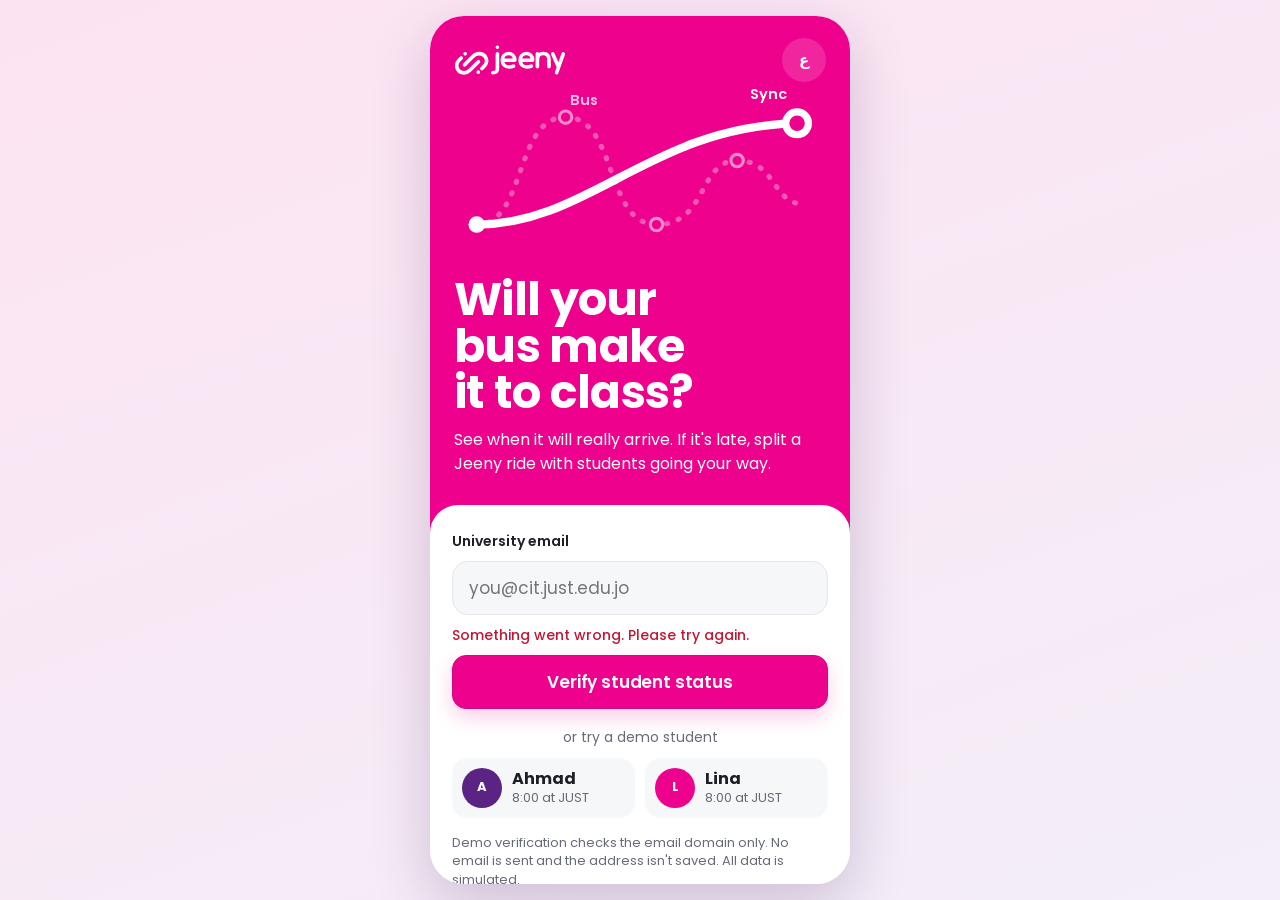
==== commit 94e0335a: "Use the Poppins font and tune spacing for it Co-Authored-By: Claude Opus 5.5 <noreply@anthropic.com>" ====
--- a/static/index.html
+++ b/static/index.html
@@ -7,9 +7,11 @@
 <meta name="referrer" content="strict-origin-when-cross-origin">
 <title>Jeeny Sync: student hackathon concept</title>
 <link rel="icon" href="data:image/svg+xml,%3Csvg xmlns='http://www.w3.org/2000/svg' viewBox='0 0 32 32'%3E%3Crect width='32' height='32' rx='9' fill='%23EE018D'/%3E%3Cpath d='M8 22c8 0 8-12 16-12' fill='none' stroke='%23fff' stroke-opacity='.7' stroke-width='3' stroke-linecap='round'/%3E%3Ccircle cx='24' cy='10' r='4' fill='%23fff'/%3E%3Ccircle cx='8' cy='22' r='3' fill='%23fff'/%3E%3C/svg%3E">
-<link rel="preload" href="vendor/inter-latin.woff2" as="font" type="font/woff2" crossorigin>
+<link rel="preload" href="vendor/poppins-400.woff2" as="font" type="font/woff2" crossorigin>
+<link rel="preload" href="vendor/poppins-500.woff2" as="font" type="font/woff2" crossorigin>
+<link rel="preload" href="vendor/poppins-600.woff2" as="font" type="font/woff2" crossorigin>
 <link rel="stylesheet" href="vendor/leaflet.css">
-<link rel="stylesheet" href="style.css?v=6">
+<link rel="stylesheet" href="style.css?v=8">
 </head>
 <body>
 <svg width="0" height="0" style="position:absolute" aria-hidden="true">
@@ -180,8 +182,8 @@
 <p id="toast" role="status"></p>
 </div>
 <script src="vendor/leaflet.js"></script>
-<script src="i18n.js?v=6"></script>
-<script src="shell.js?v=6"></script>
-<script src="app.js?v=6"></script>
+<script src="i18n.js?v=8"></script>
+<script src="shell.js?v=8"></script>
+<script src="app.js?v=8"></script>
 </body>
 </html>
--- a/static/style.css
+++ b/static/style.css
@@ -1,3 +1,7 @@
+@font-face{font-family:Poppins;src:url(vendor/poppins-400.woff2) format("woff2");font-weight:400;font-display:swap}
+@font-face{font-family:Poppins;src:url(vendor/poppins-500.woff2) format("woff2");font-weight:500;font-display:swap}
+@font-face{font-family:Poppins;src:url(vendor/poppins-600.woff2) format("woff2");font-weight:600;font-display:swap}
+@font-face{font-family:Poppins;src:url(vendor/poppins-700.woff2) format("woff2");font-weight:700;font-display:swap}
 @font-face{font-family:Inter;src:url(vendor/inter-latin.woff2) format("woff2");font-weight:100 900;font-display:swap}
 :root{color-scheme:light;
 --pink:#EE018D;--pink-ink:#c90077;--pink-soft:#fef3f9;--purple:#5B2384;--deep:#34104f;--lilac:#f3f3f6;--lilac-2:#d3d5dd;
@@ -15,7 +19,7 @@
 :focus-visible{outline:3px solid var(--pink);outline-offset:2px}
 .i{width:20px;height:20px;flex:none;display:block}
 .vh{position:absolute;width:1px;height:1px;overflow:hidden;clip-path:inset(50%)}
-.logo{font-weight:700;letter-spacing:-.035em;font-size:18px}
+.logo{font-weight:700;letter-spacing:-.015em;font-size:18px}
 .note{color:var(--muted);font-size:13px}
 .error{color:var(--bad);font-size:14px;font-weight:500}
 .error:empty{display:none}
@@ -42,7 +46,7 @@
 .race text{fill:#fff;fill-opacity:.75;font:600 14px Poppins,Inter,sans-serif}
 .race .t-ride{fill-opacity:1;text-anchor:end}
 @keyframes draw{from{stroke-dashoffset:1}to{stroke-dashoffset:0}}
-.hero h1{font-size:clamp(34px,9.6vw,46px);line-height:1.02;letter-spacing:-.045em;font-weight:700;text-wrap:balance;max-width:11em}
+.hero h1{font-size:clamp(34px,9.6vw,46px);line-height:1.02;letter-spacing:-.015em;font-weight:700;text-wrap:balance;max-width:11em}
 .hero p{margin-top:12px;font-size:16px;color:#fff;max-width:34em}
 .panel{background:var(--card);border-radius:28px 28px 0 0;padding:26px 22px calc(24px + env(safe-area-inset-bottom))}
 .panel form{display:grid;gap:10px}
@@ -65,14 +69,14 @@
 .chip{display:flex;align-items:center;gap:8px;min-height:44px;padding:0 14px;border-radius:22px;background:#fff;box-shadow:var(--shadow);font-weight:600;pointer-events:auto}
 .synclogo{background:var(--pink);color:#fff;font-weight:700}
 .clock{position:absolute;z-index:1;left:12px;bottom:36px;padding-inline-end:4px;font-weight:500;font-size:12px;color:var(--muted)}
-.clock b{font-size:19px;font-weight:700;letter-spacing:-.03em;color:var(--ink);font-variant-numeric:tabular-nums}
+.clock b{font-size:19px;font-weight:700;letter-spacing:-.015em;color:var(--ink);font-variant-numeric:tabular-nums}
 #restart{width:40px;height:40px;display:grid;place-items:center;border-radius:50%;color:var(--pink-ink)}
 #sheet{position:relative;z-index:2;flex:1;min-height:0;overflow-y:auto;overscroll-behavior:contain;margin-top:-24px;border-radius:26px 26px 0 0;background:var(--bg);
 box-shadow:0 -8px 30px #1d1f261f;padding:14px 14px calc(28px + env(safe-area-inset-bottom));display:flex;flex-direction:column;gap:12px}
 #sheet>*{flex:none;width:100%;max-width:600px;margin-inline:auto}
 section{background:var(--card);border:1px solid var(--line);border-radius:18px;padding:18px}
 section:empty{display:none}
-h3{font-size:17px;font-weight:700;letter-spacing:-.02em;margin-bottom:14px}
+h3{font-size:17px;font-weight:700;letter-spacing:-.015em;margin-bottom:14px}
 
 /* Trip */
 .trip{display:flex;gap:12px;padding:8px 8px 8px 16px;align-items:stretch}
@@ -84,12 +88,12 @@
 .ends label+label{border-top:1px solid var(--line)}
 .ends select{width:100%;height:44px;border:0;background:transparent;font-size:16px;font-weight:600;padding:0;text-overflow:ellipsis}
 .lec{display:flex;flex-direction:column;justify-content:center;padding:0 12px;border-radius:16px;background:var(--lilac);font-size:13px;color:var(--muted);font-weight:500}
-.lec input{position:relative;border:0;background:none;padding:0;width:102px;height:32px;font-size:18px;font-weight:700;letter-spacing:-.02em;color:var(--ink);font-variant-numeric:tabular-nums}
+.lec input{position:relative;border:0;background:none;padding:0;width:102px;height:32px;font-size:18px;font-weight:700;letter-spacing:-.015em;color:var(--ink);font-variant-numeric:tabular-nums}
 
 .lec input::-webkit-calendar-picker-indicator{position:absolute;inset:0;width:100%;height:100%;opacity:0;cursor:pointer}
 
 /* Verdict and timeline */
-.verdict{font-size:29px;line-height:1.08;font-weight:700;letter-spacing:-.04em;text-wrap:balance}
+.verdict{font-size:29px;line-height:1.08;font-weight:700;letter-spacing:-.015em;text-wrap:balance}
 .late .verdict,.full .verdict{color:var(--bad)}.ontime .verdict{color:var(--ok)}.risky .verdict{color:var(--warn)}
 .risk{display:flex;flex-wrap:wrap;gap:2px 10px;margin-top:8px;font-size:15px;font-variant-numeric:tabular-nums}
 .risk b{font-weight:700}.risk span{color:var(--muted)}
@@ -119,7 +123,7 @@
 .head::after{content:"";position:absolute;left:-6px;bottom:-7px;width:10px;height:10px;border-radius:50%;background:var(--pink);border:2px solid #fff;box-shadow:0 1px 3px #0004}
 @keyframes grow{from{transform:scaleX(0)}}
 .stats{display:flex;flex-wrap:wrap;gap:12px 22px;white-space:nowrap;align-items:flex-end;margin-bottom:16px}
-.stats div>b{display:block;font-size:21px;font-weight:700;letter-spacing:-.03em;font-variant-numeric:tabular-nums;line-height:1.2}
+.stats div>b{display:block;font-size:21px;font-weight:700;letter-spacing:-.015em;font-variant-numeric:tabular-nums;line-height:1.2}
 .stats div>span{font-size:13px;color:var(--muted)}
 .meter{display:flex;gap:3px;margin-top:5px}
 .meter i{width:9px;height:14px;border-radius:3px;background:var(--lilac)}
@@ -132,12 +136,12 @@
 @keyframes rise{from{opacity:0;transform:translateY(18px)}}
 #ride.confirmed{order:-1}
 .t-top{position:relative;padding:18px 18px 20px;border-radius:17px 17px 0 0;background:var(--pink);color:#fff;transition:background .4s}
-.t-title{display:flex;align-items:center;gap:10px;font-size:18px;font-weight:700;letter-spacing:-.02em;margin:0 0 14px}
+.t-title{display:flex;align-items:center;gap:10px;font-size:18px;font-weight:700;letter-spacing:-.015em;margin:0 0 14px}
 .t-title .badge{display:grid;place-items:center;width:28px;height:28px;border-radius:50%;background:#fff;color:var(--ok)}
 .t-title .badge .i{width:18px;height:18px}
 .confirmed .t-top{background:var(--ok)}
 .leg{display:grid;grid-template-columns:auto 1fr auto;gap:14px;align-items:center}
-.leg b{display:block;font-size:31px;font-weight:700;letter-spacing:-.045em;line-height:1;font-variant-numeric:tabular-nums}
+.leg b{display:block;font-size:clamp(27px,7.8vw,31px);font-weight:700;letter-spacing:-.015em;line-height:1;font-variant-numeric:tabular-nums}
 .leg small{font-size:13px;opacity:.85;display:block;margin-top:5px}
 .leg div:last-child{text-align:end}
 .road{position:relative;height:28px;margin:0 12px}
@@ -159,7 +163,7 @@
 .line{display:flex;align-items:center;gap:10px;font-size:14px;color:var(--muted)}
 .line .i{color:var(--pink)}
 .price{display:flex;justify-content:space-between;align-items:flex-end;gap:16px}
-.price b{font-size:32px;font-weight:700;letter-spacing:-.045em;line-height:1;white-space:nowrap}
+.price b{font-size:32px;font-weight:700;letter-spacing:-.015em;line-height:1;white-space:nowrap}
 .price b small{font-size:15px;font-weight:700;letter-spacing:0;margin-inline-start:4px}
 .price span{font-size:13px;color:var(--muted);text-align:end;max-width:22em;text-wrap:balance}
 .toggle{display:flex;align-items:center;gap:10px;min-height:52px;padding:0 12px;border-radius:16px;background:var(--pink-soft);font-weight:600;cursor:pointer}
@@ -168,9 +172,9 @@
 .toggle input::after{content:"";position:absolute;left:3px;top:3px;width:24px;height:24px;border-radius:50%;background:#fff;box-shadow:0 1px 3px #0003;transition:transform .2s}
 .toggle input:checked{background:var(--pink)}
 .toggle input:checked::after{transform:translateX(20px)}
-.save{display:grid;grid-template-columns:1fr 1fr;gap:10px}
+.save{display:grid;grid-template-columns:repeat(2,minmax(0,1fr));gap:10px}
 .save div{background:var(--ok-soft);color:var(--ok);border-radius:16px;padding:12px 14px;font-size:13px;font-weight:500}
-.save b{display:block;font-size:24px;font-weight:700;letter-spacing:-.035em}
+.save b{display:block;font-size:clamp(19px,5.8vw,24px);font-weight:700;letter-spacing:-.015em}
 
 .notice{padding:11px 14px;border-radius:14px;background:var(--lilac);color:var(--deep);font-size:14px;font-weight:500}
 .quiet{min-height:44px;padding:0 4px;font-weight:600;font-size:14px;color:var(--pink-ink);text-decoration:underline;text-underline-offset:3px;text-decoration-color:var(--lilac-2)}
@@ -200,7 +204,7 @@
 #family .mapwrap{flex:1}
 .fam{grid-template-columns:minmax(0,1fr);position:relative;z-index:2;margin-top:-24px;border-radius:26px 26px 0 0;background:var(--card);padding:22px 20px calc(22px + env(safe-area-inset-bottom));display:grid;gap:14px;box-shadow:0 -8px 30px #1d1f261f}
 .fam>*{width:100%;max-width:600px;margin-inline:auto}
-.fam h1{font-size:27px;line-height:1.12;letter-spacing:-.04em;font-weight:700;text-wrap:balance}
+.fam h1{font-size:27px;line-height:1.12;letter-spacing:-.015em;font-weight:700;text-wrap:balance}
 .fam.arrived h1{color:var(--ok)}
 .fam .leg{color:var(--purple)}.fam .road::before{border-color:var(--lilac-2)}.fam .road .car{background:var(--pink);color:#fff}
 
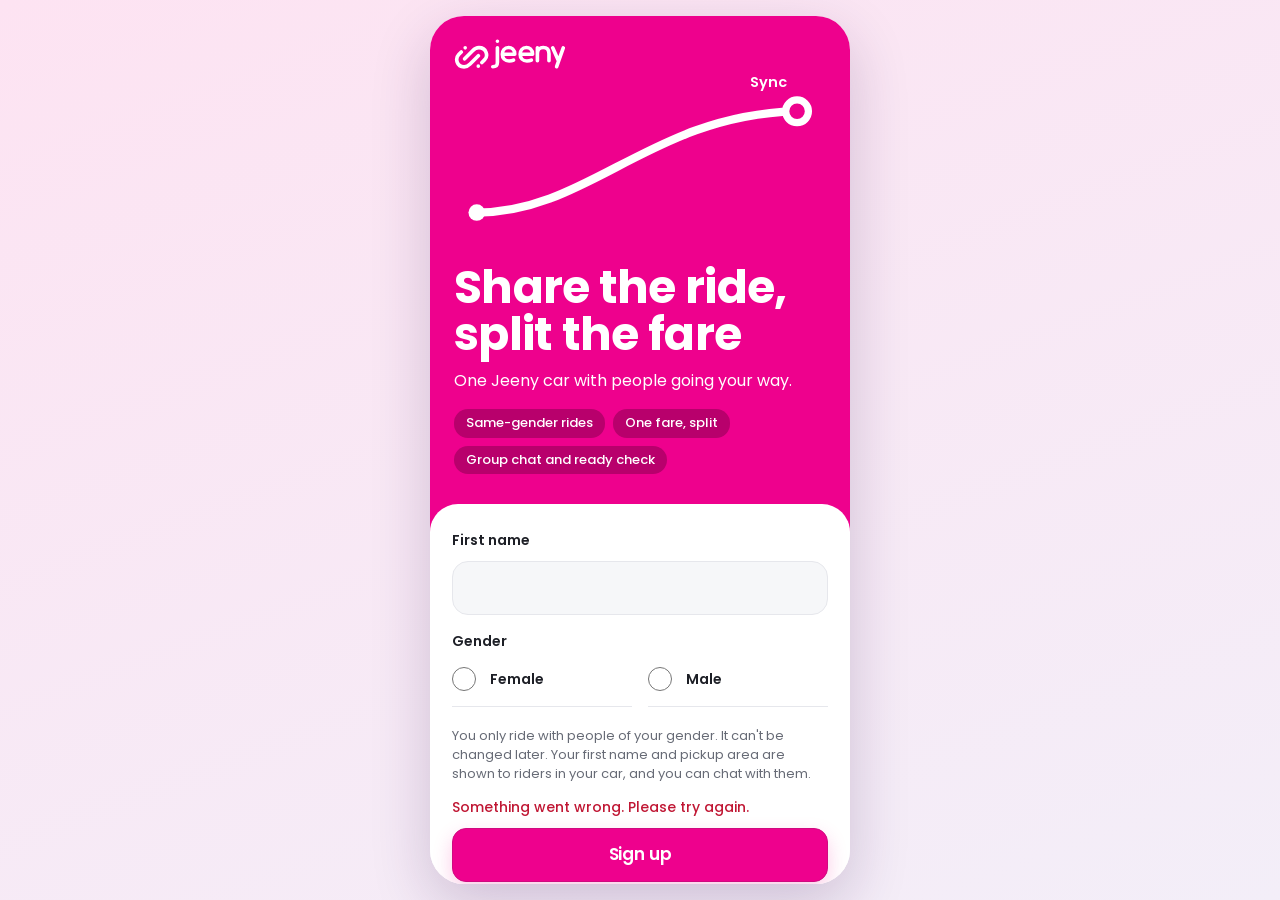
==== commit 2999f13c: "Merge NextStop ideas: tariff fare, same-gender rides, ready check, driver, chat - Price each car wit" ====
--- a/static/index.html
+++ b/static/index.html
@@ -5,13 +5,13 @@
 <meta name="viewport" content="width=device-width, initial-scale=1, viewport-fit=cover">
 <meta name="theme-color" content="#EE018D">
 <meta name="referrer" content="strict-origin-when-cross-origin">
-<title>Jeeny Sync: student hackathon concept</title>
+<title>RideSync for Jeeny: student hackathon concept</title>
 <link rel="icon" href="data:image/svg+xml,%3Csvg xmlns='http://www.w3.org/2000/svg' viewBox='0 0 32 32'%3E%3Crect width='32' height='32' rx='9' fill='%23EE018D'/%3E%3Cpath d='M8 22c8 0 8-12 16-12' fill='none' stroke='%23fff' stroke-opacity='.7' stroke-width='3' stroke-linecap='round'/%3E%3Ccircle cx='24' cy='10' r='4' fill='%23fff'/%3E%3Ccircle cx='8' cy='22' r='3' fill='%23fff'/%3E%3C/svg%3E">
 <link rel="preload" href="vendor/poppins-400.woff2" as="font" type="font/woff2" crossorigin>
 <link rel="preload" href="vendor/poppins-500.woff2" as="font" type="font/woff2" crossorigin>
 <link rel="preload" href="vendor/poppins-600.woff2" as="font" type="font/woff2" crossorigin>
 <link rel="stylesheet" href="vendor/leaflet.css">
-<link rel="stylesheet" href="style.css?v=8">
+<link rel="stylesheet" href="style.css?v=15">
 </head>
 <body>
 <svg width="0" height="0" style="position:absolute" aria-hidden="true">
@@ -65,32 +65,36 @@
 
 <main id="login" class="screen">
   <div class="hero">
-    <div class="herotop"><svg class="brand" role="img" aria-label="Jeeny"><use href="#i-jeeny"/></svg><button class="lang" type="button" data-lang></button></div>
+    <div class="herotop"><svg class="brand" role="img" aria-label="Jeeny"><use href="#i-jeeny"/></svg></div>
     <svg class="race" viewBox="0 0 360 170" aria-hidden="true">
-      <path class="r-bus" d="M22 138C70 138 58 34 108 34s38 104 88 104 40-62 78-62 34 42 64 42"/>
-      <g class="r-stops"><circle cx="108" cy="34" r="6"/><circle cx="196" cy="138" r="6"/><circle cx="274" cy="76" r="6"/></g>
       <path class="r-ride" pathLength="1" d="M22 138C130 138 190 44 330 40"/>
       <circle class="r-from" cx="22" cy="138" r="8"/>
       <circle class="r-to" cx="332" cy="40" r="11"/>
-      <text x="112" y="22" data-t>Bus</text><text class="t-ride" x="322" y="16">Sync</text>
+      <text class="t-ride" x="322" y="16">Sync</text>
     </svg>
-    <h1 data-t>Will your bus make it to class?</h1>
-    <p data-t>See when it will really arrive. If it's late, split a Jeeny ride with students going your way.</p>
+    <h1>Share the ride, split the fare</h1>
+    <p>One Jeeny car with people going your way.</p>
+    <ul class="pills"><li>Same-gender rides</li><li>One fare, split</li><li>Group chat and ready check</li></ul>
   </div>
   <div class="panel">
-    <form id="verify-form" novalidate>
-      <label for="email" data-t>University email</label>
-      <input id="email" type="email" autocomplete="email" placeholder="you@cit.just.edu.jo" required>
+    <form id="signup-form" novalidate>
+      <label for="first-name">First name</label>
+      <input id="first-name" autocomplete="given-name" maxlength="30" required>
+      <fieldset class="gender"><legend>Gender</legend>
+        <label class="radio"><input type="radio" name="gender" value="F"><span>Female</span></label>
+        <label class="radio"><input type="radio" name="gender" value="M"><span>Male</span></label>
+      </fieldset>
+      <p class="sub">You only ride with people of your gender. It can't be changed later. Your first name and pickup area are shown to riders in your car, and you can chat with them.</p>
       <p class="error" id="login-error" role="alert"></p>
-      <button class="primary" data-t>Verify student status</button>
+      <button class="primary">Sign up</button>
     </form>
-    <p class="or" data-t>or try a demo student</p>
+    <p class="or">or try a demo account</p>
     <div class="row">
-      <button class="person" data-demo="ahmad@cit.just.edu.jo"><span class="av" data-t>A</span><span><b data-t>Ahmad</b><span data-t>8:00 at JUST</span></span></button>
-      <button class="person" data-demo="lina@cit.just.edu.jo"><span class="av v2" data-t>L</span><span><b data-t>Lina</b><span data-t>8:00 at JUST</span></span></button>
+      <button class="person" data-demo="ahmad"><span class="av">A</span><span><b>Ahmad</b><span>Arrive by 8:00 at JUST</span></span></button>
+      <button class="person" data-demo="lina"><span class="av v2">L</span><span><b>Lina</b><span>Arrive by 8:00 at JUST</span></span></button>
     </div>
-    <p class="note" data-t>Demo verification checks the email domain only. No email is sent and the address isn't saved. All data is simulated.</p>
-    <p class="note concept" data-t>Student hackathon concept by team 1337. Not the official Jeeny app.</p>
+    <p class="note">Demo sign-up: no phone or OTP. All riders, drivers and trips are simulated.</p>
+    <p class="note concept" data-t>Built by team 1337 for Jeeny Next Stop (Jeeny x AAU, 2026). A student concept, not the official Jeeny app.</p>
   </div>
 </main>
 
@@ -103,11 +107,11 @@
       <button class="tile" data-soon><svg class="art" viewBox="0 0 96 48" aria-hidden="true"><ellipse cx="48" cy="44" rx="32" ry="3" fill="#0001"/><rect x="20" y="6" width="20" height="14" rx="2" fill="#EE018D"/><path d="M22 22h28c3 0 4 3 2 5l-4 5h14l4-22h-6" fill="none" stroke="#e9ebf0" stroke-width="7" stroke-linejoin="round"/><path d="M24 22h26" stroke="#34304f" stroke-width="6" stroke-linecap="round"/><path d="M58 8h10" stroke="#34304f" stroke-width="3" stroke-linecap="round"/><path d="M66 10l8 26" stroke="#d6d9e1" stroke-width="5"/><g fill="#34304f"><circle cx="30" cy="37" r="8"/><circle cx="74" cy="37" r="8"/></g><g fill="#c9ced6"><circle cx="30" cy="37" r="3.500"/><circle cx="74" cy="37" r="3.500"/></g></svg><span data-t>Box</span></button>
       <button class="tile sync" data-go="home"><em data-t>New</em><svg class="art" viewBox="0 0 96 48" aria-hidden="true"><g transform="translate(22 12) scale(.56)"><path d="M6 34c0-9 5-12 14-13l10-11c2-2 4-3 7-3h18c4 0 6 1 9 3l12 10c9 1 15 4 15 12v3c0 2-1 3-3 3H9c-2 0-3-1-3-4Z" fill="#EE018D"/><path d="m27 21 7-8c1-1 2-2 4-2h8v10H27Zm23 0V11h6c3 0 4 1 6 2l10 8H50Z" fill="#fff"/><g fill="#2a2d36"><circle cx="25" cy="38" r="8"/><circle cx="73" cy="38" r="8"/></g></g><g fill="#fff" stroke="#EE018D" stroke-width="2"><circle cx="14" cy="12" r="6"/><circle cx="82" cy="12" r="6"/><circle cx="14" cy="38" r="6"/><circle cx="82" cy="38" r="6"/></g><g stroke="#EE018D" stroke-width="2" stroke-dasharray="1 4" stroke-linecap="round"><path d="m20 15 9 6M76 15l-9 6M20 36l8-4M76 36l-8-4"/></g></svg><span data-t>Sync</span></button>
     </div>
-    <button id="alert" data-go="home" aria-live="polite"></button>
+    <button id="alert" class="alert in" data-go="home" aria-live="polite" hidden></button>
     <div class="wherebox"><button data-go="where"><svg class="i"><use href="#i-search"/></svg><span id="where-hello"></span></button><button data-go="pickup" data-t>Skip</button></div>
     <ul class="places" id="recent"></ul>
     <div class="banners">
-      <button class="banner b-sync" data-go="home"><b data-t>Bus running late?</b><span data-t>Share one car with students going your way</span><em data-t>Try Sync</em></button>
+      <button class="banner b-sync" data-go="home"><b data-t>Going the same way?</b><span data-t>Share one car with students near you</span><em data-t>Try Sync</em></button>
       <button class="banner b-night" data-go="where"><b data-t>Feeling the cold?</b><span data-t>A warm ride is a tap away</span><em data-t>Book Now</em></button>
     </div>
     <h2 data-t>Discover what's new on Jeeny</h2>
@@ -116,7 +120,7 @@
       <button class="disc d-box" data-soon><b>Jeeny Xpress</b><svg class="art" viewBox="0 0 96 48" aria-hidden="true"><ellipse cx="48" cy="44" rx="32" ry="3" fill="#0001"/><rect x="20" y="6" width="20" height="14" rx="2" fill="#EE018D"/><path d="M22 22h28c3 0 4 3 2 5l-4 5h14l4-22h-6" fill="none" stroke="#e9ebf0" stroke-width="7" stroke-linejoin="round"/><path d="M24 22h26" stroke="#34304f" stroke-width="6" stroke-linecap="round"/><path d="M58 8h10" stroke="#34304f" stroke-width="3" stroke-linecap="round"/><path d="M66 10l8 26" stroke="#d6d9e1" stroke-width="5"/><g fill="#34304f"><circle cx="30" cy="37" r="8"/><circle cx="74" cy="37" r="8"/></g><g fill="#c9ced6"><circle cx="30" cy="37" r="3.500"/><circle cx="74" cy="37" r="3.500"/></g></svg></button>
       <button class="disc d-taxi" data-go="where"><b data-t>Taxi</b><svg class="art" viewBox="0 0 96 48" aria-hidden="true"><ellipse cx="48" cy="42" rx="42" ry="4" fill="#0001"/><path d="M6 34c0-9 5-12 14-13l10-11c2-2 4-3 7-3h18c4 0 6 1 9 3l12 10c9 1 15 4 15 12v3c0 2-1 3-3 3H9c-2 0-3-1-3-4Z" fill="#fff" stroke="#cfd3da"/><path d="m27 21 7-8c1-1 2-2 4-2h8v10H27Zm23 0V11h6c3 0 4 1 6 2l10 8H50Z" fill="#3a3f4b"/><path d="M84 25c4 0 6 2 6 4h-7l1-4Z" fill="#ffd9ee"/><g fill="#2a2d36"><circle cx="25" cy="38" r="8"/><circle cx="73" cy="38" r="8"/></g><g fill="#c9ced6"><circle cx="25" cy="38" r="4"/><circle cx="73" cy="38" r="4"/></g></svg></button>
     </div>
-    <p class="note concept" data-t>Student hackathon concept by team 1337. Not the official Jeeny app.</p>
+    <p class="note concept" data-t>Built by team 1337 for Jeeny Next Stop (Jeeny x AAU, 2026). A student concept, not the official Jeeny app.</p>
   </div>
 </main>
 
@@ -142,11 +146,11 @@
 
 <main id="home" class="screen">
   <div class="mapwrap">
-    <div id="map" dir="ltr" aria-label="Live bus map"></div>
+    <div id="map" dir="ltr" aria-label="Ride map"></div>
     <div class="topbar">
       <button class="sq" data-back aria-label="Back"><svg class="i flip"><use href="#i-back"/></svg></button>
-      <strong class="chip synclogo"><svg class="i"><use href="#i-link"/></svg>Sync</strong>
-      <button class="sq lang" type="button" data-lang></button>
+      <strong class="chip synclogo"><svg class="i"><use href="#i-link"/></svg>RideSync</strong>
+      <span class="sq ghosted"></span>
     </div>
     <div class="chip clock"><b id="clock">--:--</b><span data-t>Simulated data</span>
       <button id="restart" type="button" aria-label="Restart the demo clock" title="Restart the demo clock"><svg class="i"><use href="#i-restart"/></svg></button></div>
@@ -157,10 +161,11 @@
         <label><span class="vh" data-t>From</span><select id="hood"></select></label>
         <label><span class="vh" data-t>To</span><select id="campus"></select></label>
       </div>
-      <label class="lec"><span data-t>Lecture</span><input id="lecture" type="time" required></label>
+      <label class="lec"><span data-t>Arrive by</span><input id="lecture" type="time" required></label>
     </section>
     <section id="status" aria-live="polite"></section>
     <section id="ride" aria-live="polite"></section>
+    <section id="chat" hidden></section>
     <section id="plan"></section>
   </div>
 </main>
@@ -175,15 +180,16 @@
 <nav id="drawer" aria-label="Menu" tabindex="-1" inert>
   <button class="who" data-go="account"><span class="sqav" id="me-av"></span><span><b id="hello"></b><small id="me-uni"></small></span><svg class="i flip"><use href="#i-next"/></svg></button>
   <div id="menu"></div>
-  <div class="dfoot"><button id="logout"><svg class="i"><use href="#i-swap"/></svg><span data-t>Switch student</span></button><button class="drive" data-soon><svg class="i"><use href="#i-link"/></svg><span data-t>Drive with Jeeny</span></button>
-  <p class="note" data-t>Student hackathon concept by team 1337. Not the official Jeeny app.</p></div>
+  <div class="dfoot"><button id="logout"><svg class="i"><use href="#i-swap"/></svg><span>Switch account</span></button><button class="drive" data-soon><svg class="i"><use href="#i-link"/></svg><span data-t>Drive with Jeeny</span></button>
+  <p class="note" data-t>Built by team 1337 for Jeeny Next Stop (Jeeny x AAU, 2026). A student concept, not the official Jeeny app.</p></div>
 </nav>
 <div id="dialog" role="dialog" aria-modal="true" hidden></div>
 <p id="toast" role="status"></p>
 </div>
 <script src="vendor/leaflet.js"></script>
-<script src="i18n.js?v=8"></script>
-<script src="shell.js?v=8"></script>
-<script src="app.js?v=8"></script>
+<script src="i18n.js?v=15"></script>
+<script src="map.js?v=15"></script>
+<script src="shell.js?v=15"></script>
+<script src="app.js?v=15"></script>
 </body>
 </html>
--- a/static/style.css
+++ b/static/style.css
@@ -39,8 +39,6 @@
 .hero .logo{font-size:22px}
 .race{direction:ltr;width:100%;max-width:420px;margin:auto auto 18px;overflow:visible}
 .race path{fill:none;stroke-linecap:round}
-.r-bus{stroke:#fff;stroke-opacity:.34;stroke-width:5;stroke-dasharray:1 11}
-.r-stops circle{fill:var(--pink);stroke:#fff;stroke-opacity:.55;stroke-width:3}
 .r-ride{stroke:#fff;stroke-width:8;stroke-dasharray:1;animation:draw 1.3s .25s cubic-bezier(.6,0,.2,1) backwards}
 .r-from{fill:#fff}.r-to{fill:var(--pink);stroke:#fff;stroke-width:7}
 .race text{fill:#fff;fill-opacity:.75;font:600 14px Poppins,Inter,sans-serif}
@@ -62,7 +60,7 @@
 .mapwrap{position:relative;flex:0 0 clamp(230px,37%,400px)}
 #family .mapwrap{flex:1}
 #map{position:absolute;inset:0;background:#efe5f8;z-index:0;font:inherit}
-.leaflet-tile-pane{filter:grayscale(1) contrast(.9) brightness(1.14);opacity:.62}
+.osm .leaflet-tile-pane{filter:saturate(.7) brightness(1.06)}
 .leaflet-bottom{bottom:26px}
 .leaflet-control-attribution{font-size:10px;border-radius:8px 0 0 8px}
 .topbar{position:absolute;z-index:1;inset:calc(12px + env(safe-area-inset-top)) 12px auto;display:flex;justify-content:space-between;pointer-events:none}
@@ -92,42 +90,7 @@
 
 .lec input::-webkit-calendar-picker-indicator{position:absolute;inset:0;width:100%;height:100%;opacity:0;cursor:pointer}
 
-/* Verdict and timeline */
-.verdict{font-size:29px;line-height:1.08;font-weight:700;letter-spacing:-.015em;text-wrap:balance}
-.late .verdict,.full .verdict{color:var(--bad)}.ontime .verdict{color:var(--ok)}.risky .verdict{color:var(--warn)}
-.risk{display:flex;flex-wrap:wrap;gap:2px 10px;margin-top:8px;font-size:15px;font-variant-numeric:tabular-nums}
-.risk b{font-weight:700}.risk span{color:var(--muted)}
-.late .risk b,.full .risk b{color:var(--bad)}.risky .risk b{color:var(--warn)}.ontime .risk b{color:var(--ok)}
-.sub{color:var(--muted);font-size:14px;margin-top:6px}
-.tl{direction:ltr;position:relative;margin:36px 0 20px 62px}
-.lane{position:relative;height:34px;margin-bottom:8px;border-radius:10px;background:var(--bg)}
-.lane .who{position:absolute;left:-62px;top:0;line-height:34px;font-size:13px;font-weight:600;color:var(--muted);display:flex;align-items:center;gap:6px}
-.lane .who .i{width:16px;height:16px}
-.seg{position:absolute;top:4px;bottom:4px;border-radius:8px;background:var(--purple);color:#fff;font-size:13px;font-weight:700;font-variant-numeric:tabular-nums;
-display:flex;align-items:center;justify-content:flex-end;padding-right:8px;overflow:hidden;transform-origin:left;animation:grow .5s cubic-bezier(.2,.8,.2,1)}
-.tl:last-child{margin-bottom:4px}
-.seg.ride{background:var(--pink)}
-.seg.over{border-radius:0 8px 8px 0;background:var(--bad)}
-.seg.late-bar{background:var(--bad)}
-.seg.range{top:auto;bottom:0;height:4px;border-radius:2px;background:var(--ink);opacity:.42;z-index:1}
-.seg.cut{border-radius:8px 0 0 8px}
-.out{position:absolute;top:0;line-height:34px;font-size:13px;font-weight:700;padding:0 5px;font-variant-numeric:tabular-nums}
-.out.late{color:var(--bad)}.out.in{color:#fff;z-index:1}
-.lane.empty{background:none;border:1.5px dashed var(--lilac-2)}
-.lane.empty .who{line-height:31px;left:-63.5px}
-.lane .hint{position:absolute;left:10px;line-height:31px;font-size:13px;color:var(--muted)}
-.lecline{position:absolute;top:-8px;bottom:-4px;width:2px;background:var(--ink);z-index:2}
-.lecline span{position:absolute;bottom:100%;left:50%;transform:translateX(-50%);white-space:nowrap;font-size:12px;font-weight:700;padding-bottom:3px}
-.lecline.edge span{left:auto;right:0;transform:none}
-.head{position:absolute;top:-4px;bottom:-4px;width:0;border-left:2px dotted var(--pink);z-index:3}
-.head::after{content:"";position:absolute;left:-6px;bottom:-7px;width:10px;height:10px;border-radius:50%;background:var(--pink);border:2px solid #fff;box-shadow:0 1px 3px #0004}
-@keyframes grow{from{transform:scaleX(0)}}
-.stats{display:flex;flex-wrap:wrap;gap:12px 22px;white-space:nowrap;align-items:flex-end;margin-bottom:16px}
-.stats div>b{display:block;font-size:21px;font-weight:700;letter-spacing:-.015em;font-variant-numeric:tabular-nums;line-height:1.2}
-.stats div>span{font-size:13px;color:var(--muted)}
-.meter{display:flex;gap:3px;margin-top:5px}
-.meter i{width:9px;height:14px;border-radius:3px;background:var(--lilac)}
-.meter.free i.on{background:var(--ok)}.meter.almost i.on{background:#d97b09}.meter.packed i.on{background:var(--bad)}
+.sub{color:var(--muted);font-size:14px;margin:-8px 0 14px}.sub:only-child{margin:0}
 
 /* Ride ticket */
 #ride{padding:0}
@@ -210,8 +173,6 @@
 
 /* Map markers */
 .mk{position:absolute;transform:translate(-50%,-50%);white-space:nowrap;font:700 13px Poppins,Inter,sans-serif}
-.mk-bus{display:grid;place-items:center;width:36px;height:36px;border-radius:12px;color:#fff;border:3px solid #fff;box-shadow:0 3px 10px #34104f59}
-.mk-bus.free{background:var(--ok)}.mk-bus.almost{background:#c56d00}.mk-bus.packed{background:var(--bad)}
 .mk-campus{display:flex;align-items:center;gap:5px;padding:5px 10px 5px 8px;border-radius:14px;background:var(--deep);color:#fff;box-shadow:0 3px 10px #34104f59}
 .mk-campus .i{width:17px;height:17px}
 .mk-me{width:20px;height:20px;border-radius:50%;background:var(--purple);border:4px solid #fff;box-shadow:0 2px 8px #34104f66}
@@ -222,6 +183,7 @@
 .mk-meet .i{width:40px;height:40px}
 
 /* Jeeny app shell */
+.pills{display:flex;flex-wrap:wrap;gap:8px;margin:16px 0 0;padding:0;list-style:none}.pills li{padding:5px 12px;border-radius:14px;background:#b8006c;color:#fff;font-size:13px;font-weight:500}
 #app{position:relative;height:100dvh;overflow:hidden;background:#fff}
 .screen{position:absolute;inset:0;display:flex;flex-direction:column;background:#fff;visibility:hidden;opacity:0;transform:translateX(18px);transition:opacity .18s,transform .18s,visibility 0s .18s}
 .scroll,#sheet,#drawer,.opts{scrollbar-width:thin}
@@ -313,6 +275,7 @@
 #toast{position:absolute;z-index:45;inset:auto 20px calc(24px + env(safe-area-inset-bottom));padding:13px 16px;border-radius:14px;background:#22242c;color:#fff;text-align:center;font-size:14px;opacity:0;transform:translateY(12px);pointer-events:none;transition:opacity .2s,transform .2s}
 #toast.on{opacity:1;transform:none}
 /* Simple pages */
+.plainlist{margin:6px 0 16px}.stack{display:grid;justify-items:center;gap:4px}#invited-note{margin-bottom:14px;background:var(--pink-soft);color:var(--pink-ink)}.acts.wide{width:100%}.linkrow{flex-wrap:wrap}.linkrow input{flex-basis:120px}
 .grey,.grey .bar{background:var(--bg)}.rosy{background:linear-gradient(#fbdcee,#fff 46%)}.acct{background:var(--lilac)}
 .txt{color:var(--muted);margin-bottom:12px}.lbl{font-size:13px;color:var(--muted)}.lbl.pad{padding:10px 18px}.mid{text-align:center}
 .rides{margin:0}
@@ -350,3 +313,28 @@
 [dir=rtl] .hero h1,[dir=rtl] .verdict,[dir=rtl] .fam h1{line-height:1.3}
 [dir=rtl] .riders li:not(:last-child)::after{content:"،\00a0"}
 [dir=rtl] .leg b{line-height:1.15}
+
+/* Merge with NextStop: signup, ready check, driver, chat, summary */
+.gender{border:0;margin:6px 0 4px;padding:0;display:grid;grid-template-columns:1fr 1fr;gap:0 16px}
+.gender legend{font-size:14px;font-weight:600;padding:0;margin-bottom:2px}
+#signup-form .sub{font-size:13px;color:var(--muted);margin:6px 0 4px}
+#ride.confirmed~#chat{order:-1}
+.ready{display:grid;gap:8px;padding:14px;border-radius:16px;background:var(--pink-soft);color:var(--deep)}
+.ready b{font-size:18px;font-weight:700}.ready span{font-size:14px}
+.riders li.is-ready{color:var(--ok);display:inline-flex;align-items:center;gap:3px}.riders li.is-ready .i{width:15px;height:15px}
+.driver{display:flex;align-items:center;gap:12px;padding:12px;border-radius:16px;background:var(--lilac)}
+.driver .av{width:42px;height:42px;font-size:16px}.driver b{display:block;font-weight:700}.driver small{font-size:13px;color:var(--muted)}
+.save{grid-template-columns:minmax(0,1fr)}
+.summary{display:grid;grid-template-columns:repeat(2,minmax(0,1fr));gap:10px}
+.summary div{background:var(--ok-soft);color:var(--ok);border-radius:16px;padding:12px 14px}
+.summary small{display:block;font-size:13px;font-weight:500}.summary b{font-size:22px;font-weight:700;letter-spacing:-.015em;font-variant-numeric:tabular-nums}
+#chat{display:grid;gap:8px}#chat h3{margin:0}#chat .sub{font-size:13px;color:var(--muted)}
+.msgs{list-style:none;margin:0;padding:4px 0;display:flex;flex-direction:column;gap:6px;max-height:260px;overflow-y:auto}
+.msgs li{max-width:82%;align-self:flex-start;padding:8px 12px;border-radius:16px 16px 16px 4px;background:var(--lilac);font-size:14px;overflow-wrap:anywhere}
+.msgs li b{display:block;font-size:12px;color:var(--purple)}
+.msgs li.me{align-self:flex-end;border-radius:16px 16px 4px 16px;background:var(--pink);color:#fff}
+.msgs li.sys{align-self:center;max-width:none;background:none;padding:2px 8px;font-size:12px;color:var(--muted);text-align:center}
+.say{display:flex;gap:8px}.say input{flex:1;min-width:0;height:44px;padding:0 12px;border:1.5px solid var(--line);border-radius:13px;background:var(--bg);font-size:15px}
+.stop{display:flex;align-items:center;gap:12px;padding:10px 0;border-bottom:1px solid var(--line)}
+.stop .num{display:grid;place-items:center;width:28px;height:28px;border-radius:50%;background:var(--purple);color:#fff;font-size:13px;font-weight:700;flex:none}
+.stop b{display:block;font-weight:600}.stop small{font-size:13px;color:var(--muted)}
